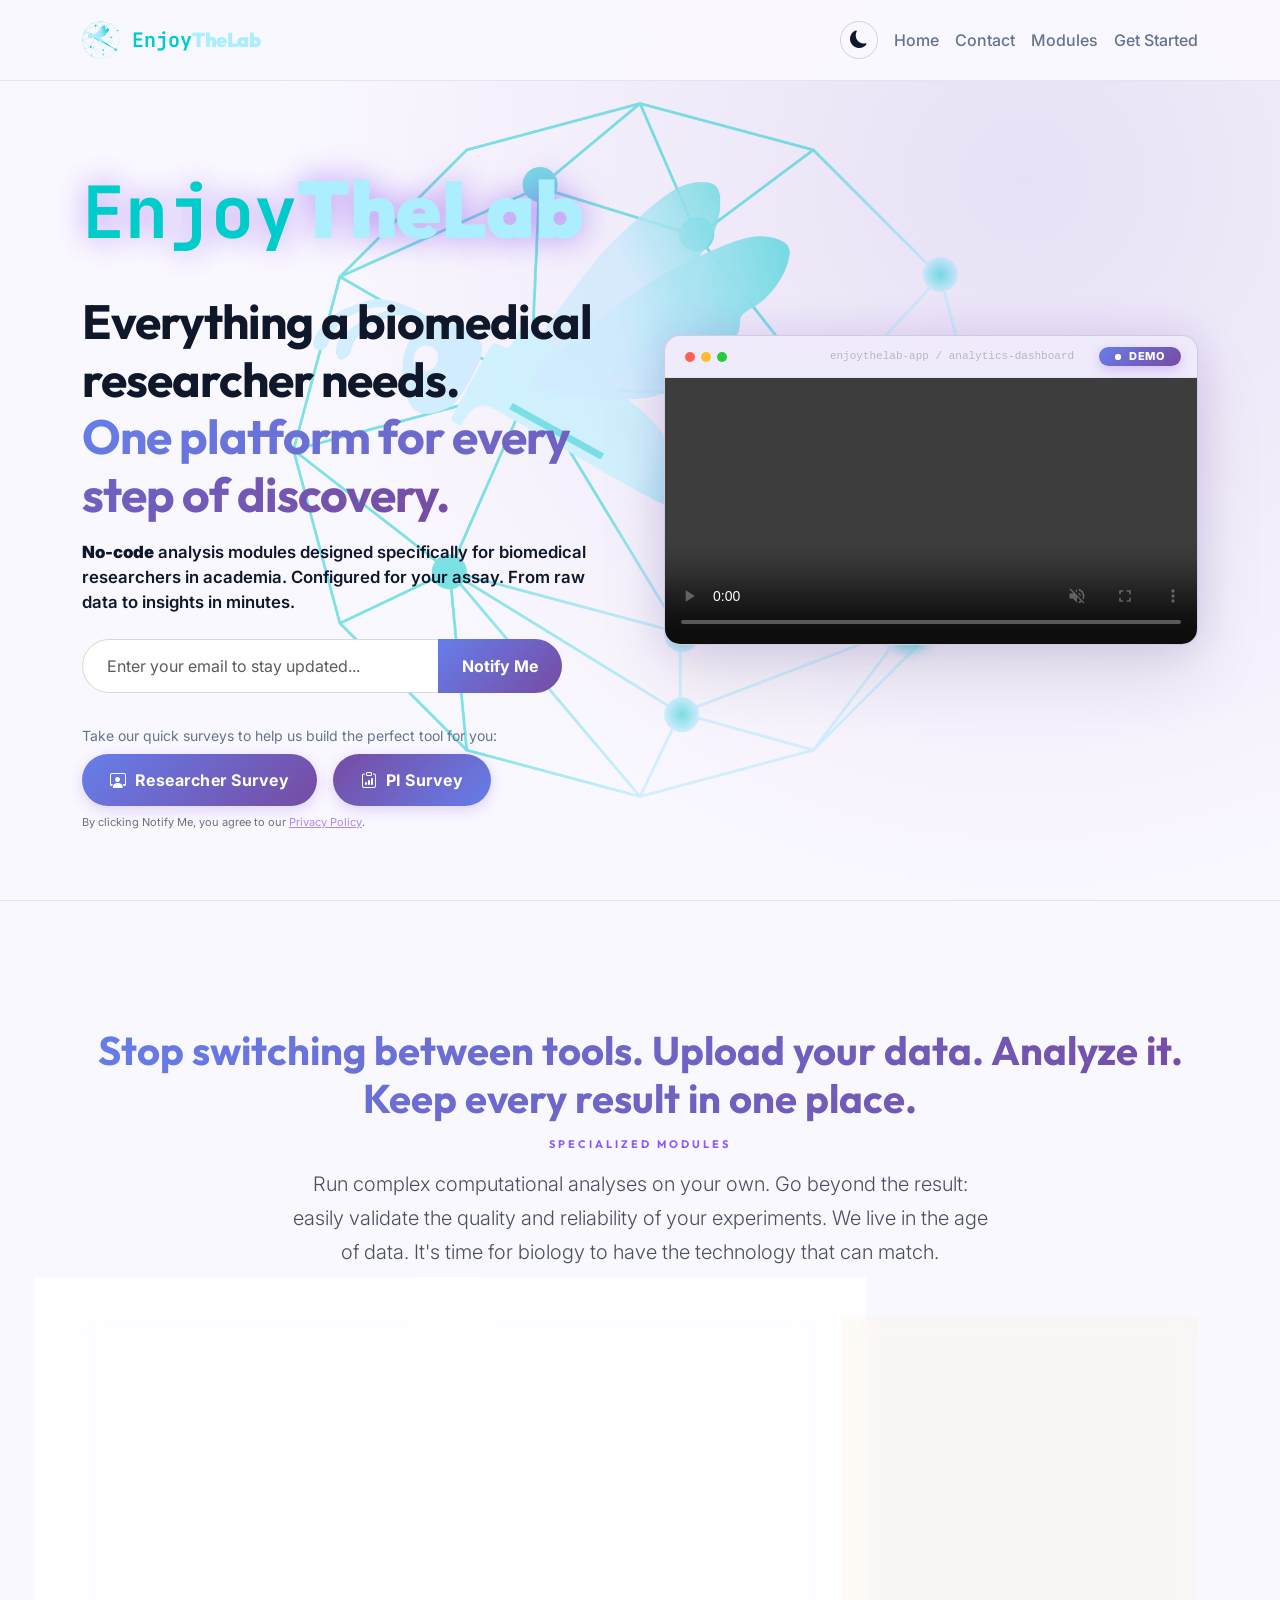
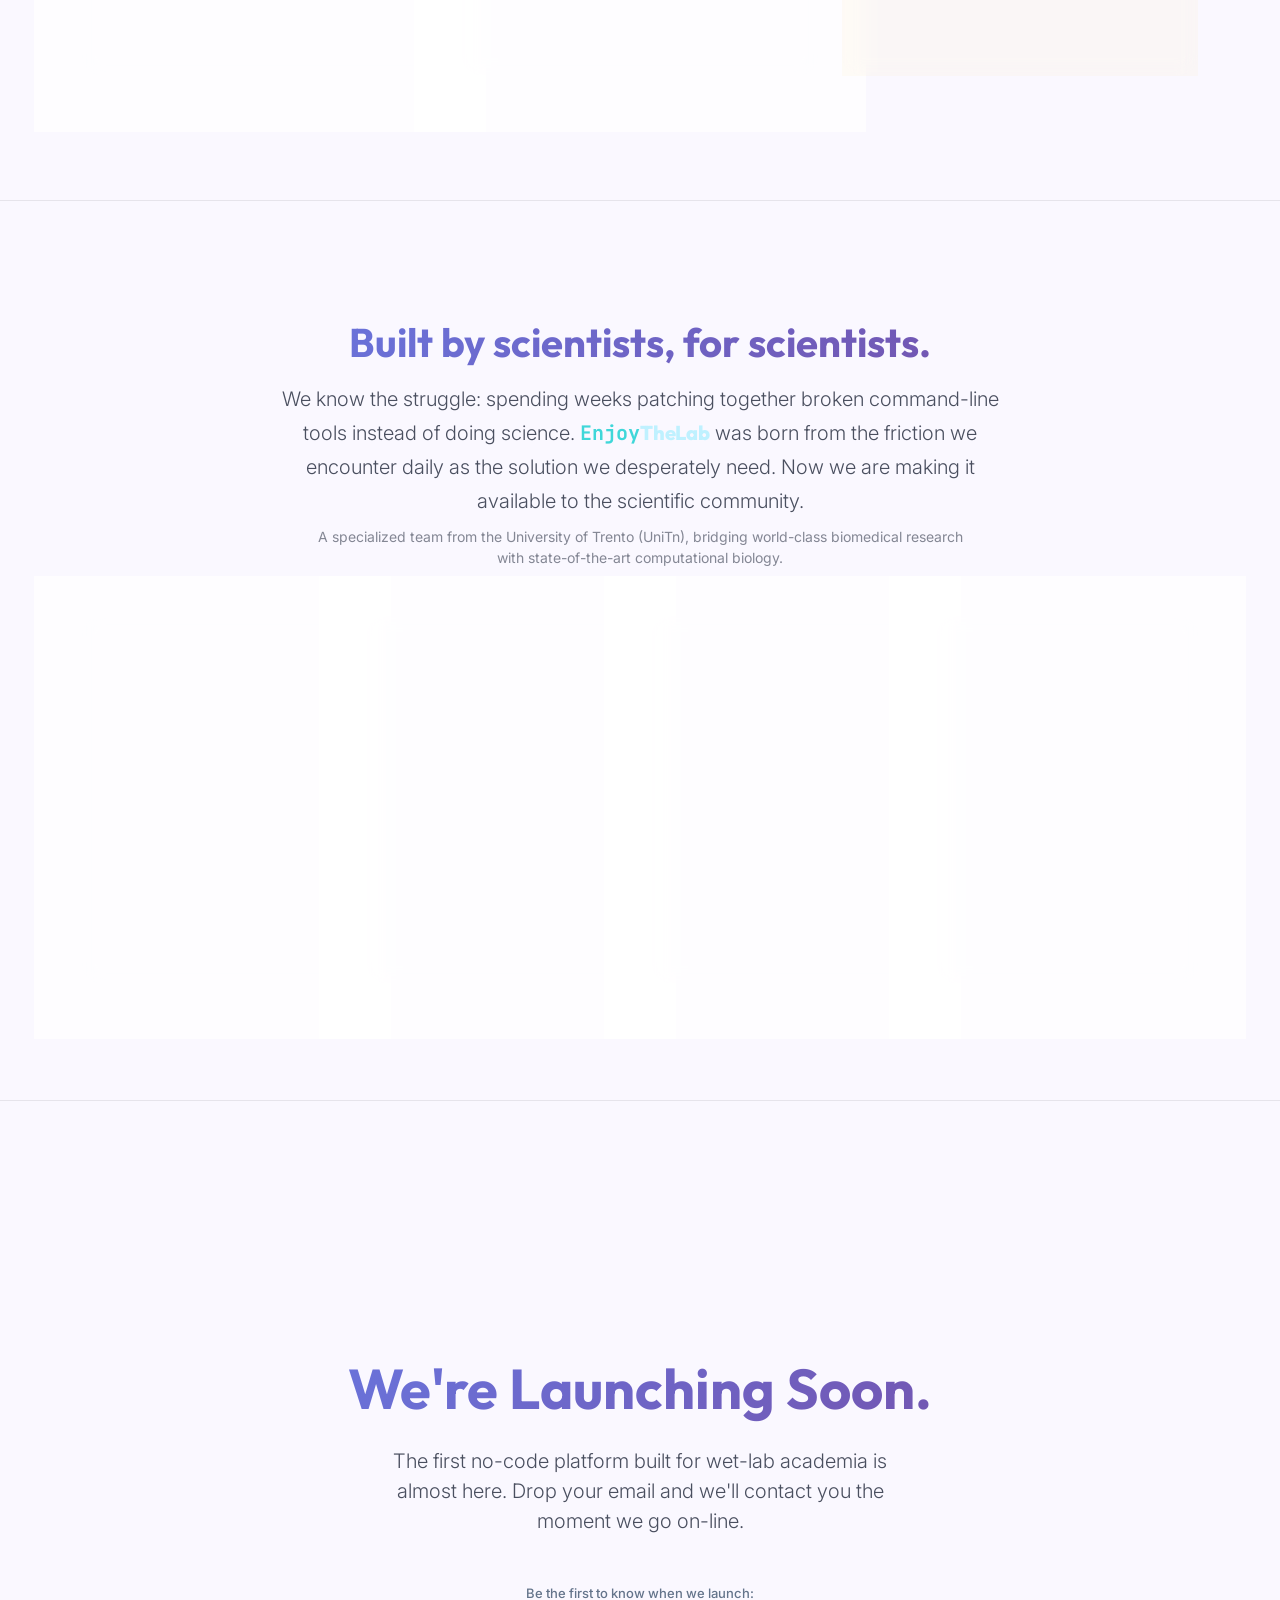
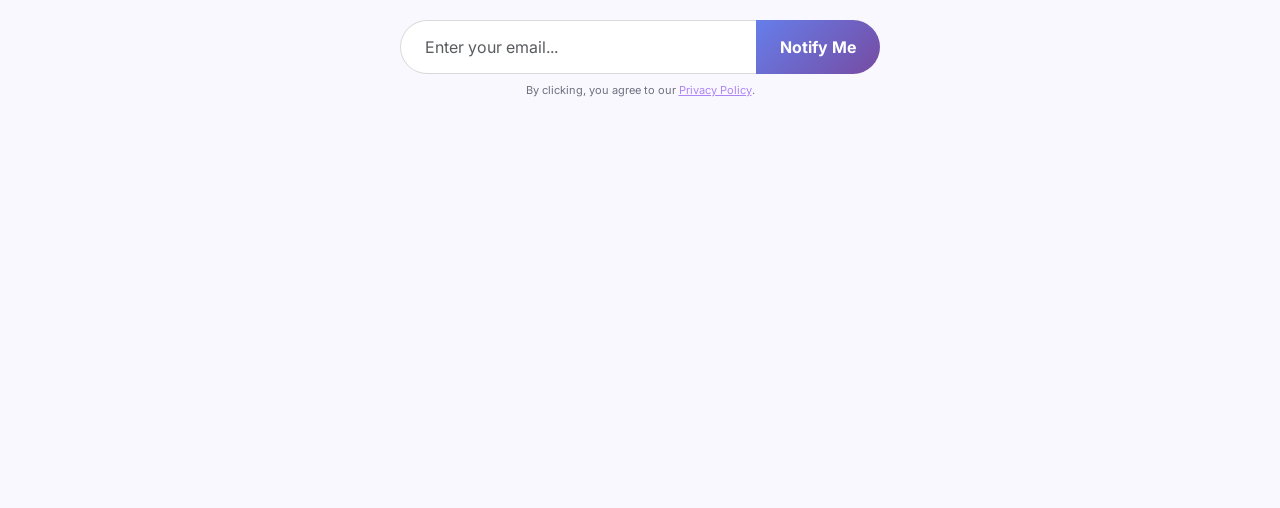
==== index.html @ 7eeea247 "Added team" ====
<!DOCTYPE html>
<html lang="en">
<head>
    <meta charset="UTF-8">
    <meta name="viewport" content="width=device-width, initial-scale=1.0">
    <title>EnjoyTheLab | Experiment-Specific Analysis Modules</title>

    <link href="https://cdn.jsdelivr.net/npm/bootstrap@5.3.0/dist/css/bootstrap.min.css" rel="stylesheet">
    <link rel="stylesheet" href="https://cdn.jsdelivr.net/npm/bootstrap-icons@1.11.0/font/bootstrap-icons.css">
    <link href="https://fonts.googleapis.com/css2?family=Inter:wght@300;400;500;600;700&family=JetBrains+Mono:wght@700&family=Outfit:wght@600;800;900&display=swap" rel="stylesheet">

    <style>
        :root, [data-bs-theme="dark"] {
            --bg-primary: #0f0c29;
            --bg-secondary: #302b63;
            --bg-tertiary: #24243e;
            --bg-card: rgba(255, 255, 255, 0.05);
            --bg-glass: rgba(255, 255, 255, 0.03);
            --bg-glass-hover: rgba(255, 255, 255, 0.08);
            --bg-glass-strong: rgba(255, 255, 255, 0.1);
            --bg-input: rgba(0, 0, 0, 0.2);
            --bg-input-focus: rgba(0, 0, 0, 0.3);
            --bg-navbar: rgba(15, 12, 41, 0.95);
            --bg-footer: rgba(5, 4, 15, 0.6);
            --bg-navbar-collapse: rgba(10, 8, 29, 0.95);
            --bg-modal: #0d0b21;
            --bg-browser: #0d0b21;
            --bg-radial-glow: #1c154d;
            --text-primary: #f8fafc;
            --text-secondary: rgba(255, 255, 255, 0.75);
            --text-muted: rgba(255, 255, 255, 0.5);
            --border-glass: rgba(255, 255, 255, 0.08);
            --border-glass-strong: rgba(255, 255, 255, 0.1);
            --border-glass-heavy: rgba(255, 255, 255, 0.2);
            --accent: #8b5cf6;
            --accent-hover: #7c3aed;
            --accent-light: #a78bfa;
            --accent-gradient-start: #667eea;
            --accent-gradient-end: #764ba2;
            --accent-glow: rgba(139, 92, 246, 0.4);
            --accent-bg: rgba(139, 92, 246, 0.1);
            --logo-enjoy: #00cccc;
            --logo-thelab: #abefff;
            --success: #10b981;
            --shadow-card: 0 8px 32px 0 rgba(0, 0, 0, 0.37);
            --shadow-glow: 0 4px 15px 0 rgba(139, 92, 246, 0.4);
            --shadow-glow-hover: 0 6px 25px 0 rgba(139, 92, 246, 0.6);
            --gradient-text: linear-gradient(135deg, #667eea 0%, #764ba2 100%);
            --btn-primary-gradient: linear-gradient(135deg, #667eea 0%, #764ba2 100%);
        }

        [data-bs-theme="light"] {
            --bg-primary: #faf8ff;
            --bg-secondary: #ede8f5;
            --bg-tertiary: #e2d9f0;
            --bg-card: rgba(255, 255, 255, 0.7);
            --bg-glass: rgba(255, 255, 255, 0.5);
            --bg-glass-hover: rgba(139, 92, 246, 0.04);
            --bg-glass-strong: rgba(139, 92, 246, 0.04);
            --bg-input: #ffffff;
            --bg-input-focus: #ffffff;
            --bg-navbar: rgba(250, 248, 255, 0.95);
            --bg-footer: rgba(250, 248, 255, 0.9);
            --bg-navbar-collapse: rgba(250, 248, 255, 0.98);
            --bg-modal: #ffffff;
            --bg-browser: #f5f0ff;
            --bg-radial-glow: #e8e0f5;
            --text-primary: #0f172a;
            --text-secondary: #334155;
            --text-muted: #64748b;
            --border-glass: rgba(0, 0, 0, 0.08);
            --border-glass-strong: rgba(0, 0, 0, 0.1);
            --border-glass-heavy: rgba(0, 0, 0, 0.15);
            --accent: #7c3aed;
            --accent-hover: #6d28d9;
            --accent-light: #8b5cf6;
            --accent-glow: rgba(124, 58, 237, 0.55);
            --accent-bg: rgba(124, 58, 237, 0.08);
            --logo-enjoy: #00cccc;
            --logo-thelab: #abefff;
            --success: #059669;
            --shadow-card: 0 8px 32px 0 rgba(0, 0, 0, 0.08);
            --shadow-glow: 0 4px 15px 0 rgba(124, 58, 237, 0.2);
            --shadow-glow-hover: 0 6px 25px 0 rgba(124, 58, 237, 0.3);
            --gradient-text: linear-gradient(135deg, #667eea 0%, #764ba2 100%);
            --btn-primary-gradient: linear-gradient(135deg, #667eea 0%, #764ba2 100%);
        }

        html {
            scroll-behavior: smooth;
            overflow-x: hidden;
            background-color: var(--bg-primary);
        }

        body {
            min-height: 100vh;
            height: auto !important;
            margin: 0;
            padding: 0;
            display: flex;
            flex-direction: column;
            font-family: 'Inter', sans-serif;
            position: relative;
            background-color: transparent !important;
            color: var(--text-primary) !important;
            -webkit-tap-highlight-color: transparent;
            font-size: 16px;
        }

        body::before {
            content: "";
            position: fixed;
            top: 0; left: 0; width: 100%; height: 100%;
            background: radial-gradient(circle at 80% 20%, var(--bg-radial-glow) 0%, var(--bg-primary) 60%);
            z-index: -2;
        }

        .sticky-bg-logo {
            position: fixed;
            top: 50%;
            left: 50%;
            transform: translate(-50%, -50%);
            width: 90vw;
            max-width: 700px;
            height: 90vw;
            max-height: 700px;
            background-image: url('logo_background.png');
            background-repeat: no-repeat;
            background-position: center;
            background-size: contain;
            opacity: 0.5;
            z-index: -1;
            pointer-events: none;
        }

        main {
            flex: 1 0 auto;
            position: relative;
            z-index: 1;
        }

        h1, h2, h3, h4, h5, h6 { font-family: 'Outfit', sans-serif; }

        .enjoy-big { font-family: 'JetBrains Mono', monospace; color: var(--logo-enjoy); font-weight: 700; }
        .the-lab-big { font-family: 'Outfit', sans-serif; color: var(--logo-thelab); font-weight: 900; letter-spacing: -0.5px; }

        .brand-enjoy { font-family: 'JetBrains Mono', monospace; color: var(--logo-enjoy); font-weight: 700; display: inline; }
        .brand-thelab { font-family: 'Outfit', sans-serif; color: var(--logo-thelab); font-weight: 800; letter-spacing: -0.3px; display: inline; }

        .glass-nav {
            background-color: var(--bg-navbar) !important;
            backdrop-filter: blur(20px);
            border-bottom: 1px solid var(--border-glass) !important;
            z-index: 1050;
        }

        .glass-card {
            background: var(--bg-card) !important;
            border: 1px solid var(--border-glass-strong) !important;
            border-radius: 1.25rem;
            color: var(--text-primary) !important;
            backdrop-filter: blur(10px);
            transition: all 0.3s cubic-bezier(0.4, 0, 0.2, 1);
        }

        .glass-card:hover {
            transform: translateY(-5px);
            border-color: rgba(139, 92, 246, 0.3) !important;
            box-shadow: 0 10px 30px rgba(139, 92, 246, 0.08);
        }

        .section-title {
            background: var(--gradient-text);
            -webkit-background-clip: text;
            -webkit-text-fill-color: transparent;
            background-clip: text;
        }

        .hero-section {
            display: flex;
            align-items: center;
            min-height: 100vh;
            padding-top: 140px;
            padding-bottom: 60px;
        }

        .content-section {
            display: flex;
            flex-direction: column;
            justify-content: center;
            min-height: 100vh;
            padding: 40px 0;
            position: relative;
            z-index: 2;
            border-top: 1px solid var(--border-glass);
        }

        .browser-mockup {
            background-color: var(--bg-browser) !important;
            border: 1px solid rgba(255, 255, 255, 0.1) !important;
            border-radius: 1rem;
            position: relative;
            box-shadow: 0 30px 70px rgba(0, 0, 0, 0.8), 0 0 40px var(--accent-glow);
            overflow: hidden;
        }

        .browser-header {
            background: rgba(255, 255, 255, 0.03);
            padding: 12px 20px;
            border-bottom: 1px solid rgba(255, 255, 255, 0.05);
            display: flex;
            align-items: center;
        }

        .browser-dots { display: flex; gap: 6px; }
        .browser-dot { width: 10px; height: 10px; border-radius: 50%; background: rgba(255,255,255,0.2); }
        .screenshot-img { width: 100%; height: auto; display: block; opacity: 0.95; }

        .live-badge {
            background: var(--btn-primary-gradient) !important;
            color: #fff !important;
            font-size: 11px;
            font-weight: 800;
            letter-spacing: 0.5px;
            box-shadow: 0 4px 12px rgba(139, 92, 246, 0.3);
        }

        .icon-circle {
            width: 44px; height: 44px;
            display: flex; align-items: center; justify-content: center;
            border-radius: 12px;
            background: var(--accent-bg) !important;
            color: var(--accent-light) !important;
            font-size: 1.2rem;
        }

        .module-tag {
            display: inline-block;
            padding: 4px 14px;
            border-radius: 50px;
            font-size: 11px;
            font-weight: 700;
            letter-spacing: 0.8px;
            text-transform: uppercase;
            background: var(--accent-bg);
            border: 1px solid rgba(139, 92, 246, 0.2);
            color: var(--accent-light);
        }

        .btn-glow {
            background: var(--btn-primary-gradient) !important;
            border: none !important;
            color: #fff !important;
            font-weight: 700;
            letter-spacing: 0.5px;
            border-radius: 50px;
            padding: 14px 28px;
            box-shadow: var(--shadow-glow);
            transition: all 0.3s ease;
            text-decoration: none;
            display: inline-flex;
            align-items: center;
            justify-content: center;
            min-height: 48px;
        }

        .btn-glow:hover {
            transform: translateY(-2px);
            box-shadow: var(--shadow-glow-hover);
            color: #fff !important;
        }

        .btn-outline-glass-alt {
            background: linear-gradient(135deg, #764ba2 0%, #667eea 100%) !important;
            border: none !important;
            color: #fff !important;
            font-weight: 700;
            letter-spacing: 0.5px;
            border-radius: 50px;
            padding: 14px 28px;
            box-shadow: 0 4px 15px rgba(139, 92, 246, 0.25);
            transition: all 0.3s ease;
            text-decoration: none;
            display: inline-flex;
            align-items: center;
            justify-content: center;
            min-height: 48px;
        }

        .btn-outline-glass-alt:hover {
            transform: translateY(-2px);
            box-shadow: 0 6px 25px rgba(139, 92, 246, 0.45);
            color: #fff !important;
        }

        .btn-cta-primary {
            background: var(--btn-primary-gradient) !important;
            border: none !important;
            color: #fff !important;
            font-weight: 700;
            border-radius: 50px;
            padding: 16px 36px;
            box-shadow: var(--shadow-glow);
            transition: all 0.3s ease;
            text-decoration: none;
            display: inline-flex;
            align-items: center;
            justify-content: center;
            gap: 10px;
            min-height: 52px;
        }

        .btn-cta-primary:hover {
            transform: translateY(-3px);
            box-shadow: var(--shadow-glow-hover);
            color: #fff !important;
        }

        .btn-cta-secondary {
            background: var(--bg-glass-strong);
            border: 1px solid var(--border-glass-heavy) !important;
            backdrop-filter: blur(10px);
            color: var(--text-primary) !important;
            font-weight: 600;
            border-radius: 50px;
            padding: 16px 36px;
            transition: all 0.3s ease;
            text-decoration: none;
            display: inline-flex;
            align-items: center;
            justify-content: center;
            gap: 10px;
            min-height: 52px;
        }

        .btn-cta-secondary:hover {
            background: var(--bg-glass-hover);
            border-color: var(--accent) !important;
            transform: translateY(-3px);
            color: var(--text-primary) !important;
        }

        .notify-form .form-control {
            background: var(--bg-glass-strong);
            border: 1px solid var(--border-glass-heavy);
            color: var(--text-primary);
            border-radius: 50px 0 0 50px;
            padding-left: 24px;
            height: 54px;
        }

        .notify-form .form-control:focus {
            background: var(--bg-glass-hover);
            border-color: var(--accent);
            box-shadow: 0 0 0 0.2rem rgba(139, 92, 246, 0.25);
            color: var(--text-primary);
        }

        .notify-form .btn {
            border-radius: 0 50px 50px 0;
            background: var(--btn-primary-gradient);
            color: #fff;
            font-weight: 700;
            padding: 0 32px;
            border: none;
            transition: all 0.2s ease;
        }

        .notify-form .btn:hover {
            box-shadow: var(--shadow-glow);
        }

        footer {
            flex-shrink: 0;
            background: var(--bg-footer);
            border-top: 1px solid var(--border-glass);
            padding: 2rem 0;
            position: relative;
            z-index: 2;
            backdrop-filter: blur(10px);
        }

        .ping { animation: pulse-violet 2s infinite; }
        @keyframes pulse-violet {
            0% { transform: scale(0.95); opacity: 1; }
            70% { transform: scale(2.2); opacity: 0; }
            100% { transform: scale(0.95); opacity: 0; }
        }

        .cta-section {
            display: flex;
            align-items: center;
            justify-content: center;
            min-height: 100vh;
            border-top: 1px solid var(--border-glass);
            padding: 40px 0;
            position: relative;
            z-index: 2;
        }

        [data-bs-theme="light"] .glass-card {
            border: 1px solid rgba(139, 92, 246, 0.15) !important;
            box-shadow: var(--shadow-card), inset 0 1px 0 rgba(139, 92, 246, 0.08) !important;
        }

        [data-bs-theme="light"] .browser-mockup {
            border: 1px solid var(--border-glass-heavy) !important;
            box-shadow: 0 30px 70px rgba(0, 0, 0, 0.1), 0 0 40px rgba(124, 58, 237, 0.15);
        }

        [data-bs-theme="light"] .browser-header {
            background: rgba(0, 0, 0, 0.02);
            border-bottom: 1px solid rgba(0, 0, 0, 0.05);
        }

        [data-bs-theme="light"] .browser-dot {
            background: rgba(0, 0, 0, 0.15);
        }

        [data-bs-theme="light"] .notify-form .form-control {
            background: var(--bg-input);
            border: 1px solid var(--border-glass-heavy);
            color: var(--text-primary);
        }

        [data-bs-theme="light"] .notify-form .form-control:focus {
            background: var(--bg-input-focus);
            border-color: var(--accent);
            box-shadow: 0 0 0 0.2rem rgba(124, 58, 237, 0.25);
            color: var(--text-primary);
        }

        [data-bs-theme="light"] .text-white-50 {
            color: var(--text-muted) !important;
        }

        [data-bs-theme="light"] a.text-white.text-decoration-underline {
            color: var(--accent) !important;
        }

        [data-bs-theme="light"] .modal-content .text-white {
            color: var(--text-primary) !important;
        }

        [data-bs-theme="light"] .modal-content {
            background: var(--bg-modal) !important;
            border-color: var(--border-glass-heavy) !important;
        }

        [data-bs-theme="light"] .btn-close-white {
            filter: none;
        }

        [data-bs-theme="dark"] .sticky-bg-logo {
            opacity: 0.2;
        }

        [data-bs-theme="light"] .navbar-toggler-icon {
            background-image: url("data:image/svg+xml,%3csvg xmlns='http://www.w3.org/2000/svg' viewBox='0 0 30 30'%3e%3cpath stroke='rgba(0,0,0,0.75)' stroke-linecap='round' stroke-miterlimit='10' stroke-width='2' d='M4 7h22M4 15h22M4 23h22'/%3e%3c/svg%3e");
        }

        #theme-toggle {
            font-size: 1.1rem;
            line-height: 1;
            color: var(--text-primary);
            border: 1px solid var(--border-glass-heavy);
            border-radius: 50%;
            width: 38px;
            height: 38px;
            display: flex;
            align-items: center;
            justify-content: center;
            transition: all 0.3s ease;
            background: transparent;
        }
        #theme-toggle:hover {
            background: var(--bg-glass-hover);
            border-color: var(--accent);
        }

        @media (max-width: 991px) {
            .hero-section { padding-top: 120px; text-align: center; }
            .content-section { padding-top: 60px; padding-bottom: 60px; }
            .browser-mockup { margin-top: 2rem; }

            .enjoy-big { font-size: 1.3rem !important; }
            .the-lab-big { font-size: 1.45rem !important; }
            .hero-section .enjoy-big { font-size: 3.5rem !important; }
            .hero-section .the-lab-big { font-size: 4rem !important; }
            h1.display-5 { font-size: 2.2rem; }

            .navbar-collapse {
                background: var(--bg-navbar-collapse);
                border-radius: 1rem;
                padding: 1rem;
                margin-top: 1rem;
                border: 1px solid var(--border-glass);
            }
        }

        @media (max-width: 576px) {
            body { font-size: 15px; }

            .hero-section {
                padding-top: 90px;
                padding-bottom: 30px;
                min-height: auto;
            }

            .hero-section .row { --bs-gutter-y: 1.5rem; }

            .hero-section .enjoy-big { font-size: 2.5rem !important; }
            .hero-section .the-lab-big { font-size: 2.8rem !important; }
            h1.display-5 { font-size: 1.25rem; line-height: 1.3; }
            .lead { font-size: 0.9rem; }
            h2.display-6 { font-size: 1.4rem; }

            .content-section {
                padding-top: 40px;
                padding-bottom: 50px;
            }

            .cta-section { padding: 20px 0; }

            .btn-glow, .btn-outline-glass, .btn-outline-glass-alt { width: 100%; margin-bottom: 8px; font-size: 0.85rem; padding: 12px 20px; }
            .btn-cta-primary, .btn-cta-secondary { width: 100%; font-size: 0.9rem; padding: 14px 24px; }

            .notify-form { flex-direction: column; gap: 0; }
            .notify-form .form-control { border-radius: 50px 50px 0 0; text-align: center; padding: 12px 20px; width: 100%; height: auto; border-bottom: none; font-size: 0.9rem; }
            .notify-form .btn { border-radius: 0 0 50px 50px; width: 100%; padding: 12px 24px; min-height: 44px; font-size: 0.9rem; }

            .browser-header .mx-auto { display: none; }
            .browser-mockup { max-height: 30vh; margin-top: 1rem; }

            .sticky-bg-logo { opacity: 0.06; }

            .navbar-collapse .nav-link { padding: 8px 0; font-size: 0.9rem; }

            .text-white-50.fw-medium.mb-3 { font-size: 12px !important; }
            .module-tag { font-size: 10px; padding: 3px 10px; }
            .glass-card { padding: 1.25rem !important; }
            .glass-card h3 { font-size: 1.1rem; }
            .display-4 { font-size: 2rem !important; }
            .section-subtitle { font-size: 0.9rem; }
        }
    </style>
</head>
<body>

    <div class="sticky-bg-logo"></div>

    <nav class="navbar navbar-expand-lg navbar-dark fixed-top glass-nav py-3">
        <div class="container">
            <a class="navbar-brand d-flex align-items-center gap-2" href="#">
                <img src="logo_background.png" alt="Logo" width="38" height="38">
                <span class="ms-1">
                    <span class="enjoy-big">Enjoy</span><span class="the-lab-big">TheLab</span>
                </span>
            </a>
            <button class="navbar-toggler shadow-none border-0" type="button" data-bs-toggle="collapse" data-bs-target="#navbarNav" aria-controls="navbarNav" aria-expanded="false" aria-label="Toggle navigation">
                <span class="navbar-toggler-icon"></span>
            </button>
            <div class="collapse navbar-collapse" id="navbarNav">
                <div class="ms-auto d-flex flex-column flex-lg-row align-items-lg-center gap-3 mt-3 mt-lg-0 text-center text-lg-start">
                    <button class="btn btn-sm" id="theme-toggle" onclick="toggleTheme()" title="Toggle theme">
                        <i class="bi bi-sun-fill"></i>
                    </button>
                    <a href="#hero" class="nav-link text-white-50 fw-medium small">Home</a>
                    <a href="mailto:admin@enjoythelab.com" class="nav-link text-white-50 fw-medium small">Contact</a>
                    <a href="#modules" class="nav-link text-white-50 fw-medium small">Modules</a>
                    <a href="#cta" class="nav-link text-white-50 fw-medium small">Get Started</a>
                </div>
            </div>
        </div>
    </nav>

    <main>

        <!-- HERO -->
        <header id="hero" class="hero-section">
            <div class="container">
                <div class="row align-items-center g-5">
                    <div class="col-lg-6 text-center text-lg-start">
                        <div class="mb-4">
                            <span class="enjoy-big" style="font-size: 4.5rem; text-shadow: 0 0 30px var(--accent-glow);">Enjoy</span><span class="the-lab-big" style="font-size: 5rem; text-shadow: 0 0 30px var(--accent-glow);">TheLab</span>
                        </div>
                        <h1 class="display-5 fw-bold mb-3" style="line-height: 1.2; letter-spacing: -1px;">
                            Everything a biomedical researcher needs.<br>
                            <span class="section-title"> One platform for every step of discovery.</span>
                        </h1>
                        <p class="lead fw-semibold mb-4" style="font-size: 1.05rem;"><strong>No-code</strong> analysis modules designed specifically for biomedical researchers in academia. Configured for your assay. From raw data to insights in minutes.</p>

                        <div class="mb-4 mx-auto mx-lg-0" style="max-width: 480px;">
                            <form id="ajax-gform" class="input-group notify-form w-100">
                                <input type="email" id="email-field" class="form-control form-control-lg fs-6" placeholder="Enter your email to stay updated..." aria-label="Email" required>
                                <button class="btn px-4" type="submit" id="submit-btn">Notify Me</button>
                            </form>
                            <div id="success-message" class="text-success mt-2 fw-medium small d-none text-start">
                                <i class="bi bi-check-circle-fill me-1"></i> Thank you! We will keep you updated.
                            </div>
                        </div>

                        <div class="pt-2">
                            <p class="small text-white-50 mb-2">Take our quick surveys to help us build the perfect tool for you:</p>
                            <div class="d-flex flex-column flex-sm-row gap-3 justify-content-center justify-content-lg-start">
                                <a href="https://docs.google.com/forms/d/e/1FAIpQLSdonp7cRmuj7BnrqYJBk_n5MveFS3REzrMwDlTHEsAocTo1lQ/viewform?usp=dialog" target="_blank" class="btn btn-glow text-center"><i class="bi bi-person-workspace me-2"></i>Researcher Survey</a>
                                <a href="https://docs.google.com/forms/d/e/1FAIpQLSfIQDTNsQC_Ih_5smLiGJqzh71TmMlME3sVGvstrOmsVBXUQQ/viewform?usp=publish-editor" target="_blank" class="btn btn-outline-glass-alt text-center"><i class="bi bi-clipboard-data me-2"></i>PI Survey</a>
                            </div>
                        </div>
                        <div class="mt-2 text-center text-lg-start" style="font-size: 11px; opacity: 0.6;">
                            By clicking Notify Me, you agree to our
                            <a href="#" data-bs-toggle="modal" data-bs-target="#privacyModal" class="text-white text-decoration-underline">Privacy Policy</a>.
                        </div>
                    </div>

                    <div class="col-lg-6">
                        <div class="browser-mockup">
                            <div class="browser-header">
                                <div class="browser-dots">
                                    <div class="browser-dot" style="background: #ff5f56;"></div>
                                    <div class="browser-dot" style="background: #ffbd2e;"></div>
                                    <div class="browser-dot" style="background: #27c93f;"></div>
                                </div>
                                <div class="mx-auto small opacity-25 font-monospace" style="font-size: 11px;">enjoythelab-app / analytics-dashboard</div>
                                <div class="position-absolute end-0 me-3">
                                    <span class="badge rounded-pill live-badge px-2 py-1 px-sm-3 py-sm-1.5 d-flex align-items-center gap-1 gap-sm-2">
                                        <span class="position-relative d-flex" style="width: 6px; height: 6px;">
                                            <span class="ping position-absolute h-100 w-100 rounded-pill bg-white opacity-75"></span>
                                            <span class="rounded-pill h-100 w-100 bg-white" style="border-radius: 50%;"></span>
                                        </span>
                                        DEMO
                                    </span>
                                </div>
                            </div>
                            <video src="demo.mp4" class="screenshot-img" autoplay muted loop playsinline controls></video>
                        </div>
                    </div>
                </div>
            </div>
        </header>

        <!-- MODULES -->
        <section id="modules" class="content-section">
            <div class="container text-center">
                <h2 class="display-6 fw-bold mb-3 section-title">Stop switching between tools. Upload your data. Analyze it. Keep every result in one place.</h2>
                <h6 class="fw-bold mb-3" style="letter-spacing: 3px; font-size: 11px; color: var(--accent-light);">SPECIALIZED MODULES</h6>
                <p class="lead opacity-75 mb-5 mx-auto" style="max-width: 700px; line-height: 1.7;">
                    Run complex computational analyses on your own. Go beyond the result: easily validate the quality and reliability of your experiments. We live in the age of data. It's time for biology to have the technology that can match.
                </p>

                <div class="row g-4 text-start">
                    <div class="col-md-4">
                        <div class="glass-card p-4 h-100">
                            <div class="d-flex align-items-center gap-3 mb-3">
                                <div class="icon-circle flex-shrink-0"><i class="bi bi-scissors"></i></div>
                                <div><span class="module-tag">Next Generation Sequencing</span></div>
                            </div>
                            <h3 class="h4 fw-bold mb-2">CRISPR Screen</h3>
                            <p class="opacity-75 small mb-3" style="line-height: 1.7;">
                                Designed for CRISPR knockout, activation, and inhibition screens. From your raw reads to MageCK hit ranking with one click.
                            </p>
                            <div class="d-flex gap-2 flex-wrap">
                                <span class="badge rounded-pill" style="background: var(--accent-bg); color: var(--accent-light); border: 1px solid rgba(139, 92, 246, 0.15);">MAGeCK</span>
                                <span class="badge rounded-pill" style="background: var(--accent-bg); color: var(--accent-light); border: 1px solid rgba(139, 92, 246, 0.15);">sgRNA</span>
                                <span class="badge rounded-pill" style="background: var(--accent-bg); color: var(--accent-light); border: 1px solid rgba(139, 92, 246, 0.15);">Alignment</span>
                                <span class="badge rounded-pill" style="background: var(--accent-bg); color: var(--accent-light); border: 1px solid rgba(139, 92, 246, 0.15);">Hit Ranking</span>
                            </div>
                        </div>
                    </div>

                    <div class="col-md-4">
                        <div class="glass-card p-4 h-100">
                            <div class="d-flex align-items-center gap-3 mb-3">
                                <div class="icon-circle flex-shrink-0"><i class="bi bi-bar-chart-line"></i></div>
                                <div><span class="module-tag">Prediction</span></div>
                            </div>
<h3 class="h4 fw-bold mb-2">Automated Prediction</h3>
<p class="opacity-75 small mb-3" style="line-height: 1.6;">
    Upload your quantitative experimental data, choose your target, and get instant results. Our automated workflows handle the complex modeling, delivering interactive visual insights with zero code.
</p>
<div class="d-flex gap-2 flex-wrap">
    <span class="badge rounded-pill" style="background: var(--accent-bg); color: var(--accent-light); border: 1px solid rgba(139, 92, 246, 0.15);">Drug Response Prediction</span>
    <span class="badge rounded-pill" style="background: var(--accent-bg); color: var(--accent-light); border: 1px solid rgba(139, 92, 246, 0.15);">Target Prioritization</span>
    <span class="badge rounded-pill" style="background: var(--accent-bg); color: var(--accent-light); border: 1px solid rgba(139, 92, 246, 0.15);">Predictive Modeling</span>
    <span class="badge rounded-pill" style="background: var(--accent-bg); color: var(--accent-light); border: 1px solid rgba(139, 92, 246, 0.15);">Biomarker Identification</span>
</div>
                        </div>
                    </div>

                    <div class="col-md-4">
                        <div class="p-4 h-100 d-flex flex-column" style="background: rgba(251, 191, 36, 0.04); border: 1px dashed rgba(251, 191, 36, 0.25); border-radius: 1.25rem; backdrop-filter: blur(10px);">
                            <div class="d-flex align-items-center gap-3 mb-3">
                                <div class="icon-circle flex-shrink-0" style="background: rgba(251, 191, 36, 0.12) !important; color: #fbbf24 !important;"><i class="bi bi-rocket-takeoff"></i></div>
                                <span class="small fw-bold" style="color: #fbbf24; letter-spacing: 1.5px; text-transform: uppercase;">Coming Soon</span>
                            </div>
                            <h3 class="h4 fw-bold mb-2" style="color: var(--text-primary);">New Modules</h3>
                            <p class="small mb-3" style="color: var(--text-muted); line-height: 1.6;">
                                We're expanding to cover more experiment types. Get notified when new modules drop.
                            </p>
                            <div class="mt-auto">
                                <div class="d-flex flex-column gap-2 ps-2" style="border-left: 2px solid rgba(251, 191, 36, 0.2);">
                                    <div class="d-flex align-items-center gap-2 small" style="color: var(--text-secondary);">
                                        <span style="width: 8px; height: 8px; border-radius: 50%; background: #fbbf24; flex-shrink: 0;"></span>
                                        Imaging Data Analysis
                                    </div>
                                    <div class="d-flex align-items-center gap-2 small" style="color: var(--text-secondary);">
                                        <span style="width: 8px; height: 8px; border-radius: 50%; background: rgba(251, 191, 36, 0.4); flex-shrink: 0;"></span>
                                        Advanced NGS Pipelines
                                    </div>
                                    <div class="d-flex align-items-center gap-2 small" style="color: var(--text-muted);">
                                        <span style="width: 8px; height: 8px; border-radius: 50%; background: rgba(251, 191, 36, 0.15); flex-shrink: 0;"></span>
                                        More assay types
                                    </div>
                                </div>
                                <a href="#cta" class="btn btn-sm w-100 mt-3 rounded-pill fw-semibold" style="background: rgba(251, 191, 36, 0.1); color: #fbbf24; border: 1px solid rgba(251, 191, 36, 0.2);">Get Notified</a>
                            </div>
                        </div>
                    </div>
                </div>
            </div>
        </section>

<section id="team" class="content-section">
    <div class="container text-center" style="margin-top: auto; margin-bottom: auto;">
        <h2 class="display-6 fw-bold mb-3 section-title">Built by scientists, for scientists.</h2>
        <p class="lead opacity-75 mb-2 mx-auto" style="max-width: 750px; line-height: 1.7;">
            We know the struggle: spending weeks patching together broken command-line tools instead of doing science.
            <strong><span class="brand-enjoy">Enjoy</span><span class="brand-thelab">TheLab</span></strong> was born from the friction we encounter daily as the solution we desperately need. Now we are making it available to the scientific community.
        </p>
        <p class="opacity-50 mb-5 mx-auto small" style="max-width: 650px;">
            A specialized team from the University of Trento (UniTn), bridging world-class biomedical research with state-of-the-art computational biology.
        </p>

        <div class="row g-4 justify-content-center">

            <div class="col-6 col-md-3">
                <div class="glass-card p-4 text-center h-100">
                    <img src="people/elisa.png" alt="Elisa Nicolini" class="rounded-circle mx-auto mb-3 d-block" style="width: 100px; height: 100px; object-fit: cover; object-position: center; box-shadow: 0 0 0 2px rgba(139, 92, 246, 0.3), 0 0 16px rgba(139, 92, 246, 0.25);">
                    <h5 class="fw-bold mb-1" style="color: var(--accent-light);">Elisa Nicolini</h5>
                    <p class="small opacity-75 mb-0 fw-semibold text-uppercase tracking-wider" style="font-size: 0.75rem; color: #00cccc;">Co-Founder & CEO</p>
                    <p class="small opacity-50 mt-2 mb-0" style="line-height: 1.5;">PhD researcher at Biasini's Lab (UniTn). Spent years at the bench wrestling with fragmented data; now engineering the platform she wished she had to accelerate discovery.</p>
                </div>
            </div>

            <div class="col-6 col-md-3">
                <div class="glass-card p-4 text-center h-100">
                    <img src="people/giacomo.png" alt="Giacomo Fantoni" class="rounded-circle mx-auto mb-3 d-block" style="width: 100px; height: 100px; object-fit: cover; object-position: center; box-shadow: 0 0 0 2px rgba(139, 92, 246, 0.3), 0 0 16px rgba(139, 92, 246, 0.25);">
                    <h5 class="fw-bold mb-1" style="color: var(--accent-light);">Giacomo Fantoni</h5>
                    <p class="small opacity-75 mb-0 fw-semibold text-uppercase tracking-wider" style="font-size: 0.75rem; color: #a78bfa;">Co-Founder & CTO</p>
                    <p class="small opacity-50 mt-2 mb-0" style="line-height: 1.5;">PhD researcher at Marchetti's Lab (UniTn). Computational biologist specializing in automation pipelines. Turns complex code into reliable, one-click infrastructure.</p>
                </div>
            </div>

            <div class="col-6 col-md-3">
                <div class="glass-card p-4 text-center h-100">
                    <img src="people/luca.png" alt="Luca Marchetti" class="rounded-circle mx-auto mb-3 d-block" style="width: 100px; height: 100px; object-fit: cover; object-position: center; box-shadow: 0 0 0 2px rgba(139, 92, 246, 0.3), 0 0 16px rgba(139, 92, 246, 0.25);">
                    <h5 class="fw-bold mb-1" style="color: var(--accent-light);">Luca Marchetti</h5>
                    <p class="small opacity-75 mb-0 fw-semibold text-uppercase tracking-wider" style="font-size: 0.75rem; color: #34d399;">Scientific Advisor</p>
                    <p class="small opacity-50 mt-2 mb-0" style="line-height: 1.5;">Principal Investigator at CIBIO UniTn. Renowned expert in computational and systems biology, ensuring the algorithmic integrity and mathematical rigor of our platform.</p>
                </div>
            </div>

            <div class="col-6 col-md-3">
                <div class="glass-card p-4 text-center h-100">
                    <img src="people/emiliano.png" alt="Prof. Emiliano Biasini" class="rounded-circle mx-auto mb-3 d-block" style="width: 100px; height: 100px; object-fit: cover; object-position: center; box-shadow: 0 0 0 2px rgba(139, 92, 246, 0.3), 0 0 16px rgba(139, 92, 246, 0.25);">
                        <h5 class="fw-bold mb-1" style="color: var(--accent-light);">Emiliano Biasini</h5>
                        <p class="small opacity-75 mb-0 fw-semibold text-uppercase tracking-wider" style="font-size: 0.75rem; color: #f472b6;">Scientific Advisor</p>
                        <p class="small opacity-50 mt-2 mb-0" style="line-height: 1.5;">Principal Investigator at CIBIO (UniTn). Expert biochemist and neuroscientist, grounding our product-market fit in the strict realities of top-tier wet labs.</p>
                    </div>
                </div>
            </div>

        </div>
    </div>
</section>

        <!-- CTA -->
        <section id="cta" class="cta-section">
    <div class="container text-center" style="margin-top: auto; margin-bottom: auto;">
        <h2 class="display-4 fw-bold mb-4 section-title">We're Launching Soon.</h2>
                <p class="lead opacity-75 mb-5 mx-auto" style="max-width: 550px;">
                    The first no-code platform built for wet-lab academia is almost here. Drop your email and we'll contact you the moment we go on-line.
                </p>

                <div class="mb-5 mx-auto" style="max-width: 480px;">
                    <p class="text-white-50 fw-medium mb-3" style="font-size: 13px;">Be the first to know when we launch:</p>
                    <form id="cta-gform" class="input-group notify-form w-100">
                        <input type="email" id="cta-email-field" class="form-control form-control-lg fs-6" placeholder="Enter your email..." aria-label="Email" required>
                        <button class="btn px-4" type="submit" id="cta-submit-btn">Notify Me</button>
                    </form>
                    <div id="cta-success-message" class="text-success mt-2 fw-medium small d-none">
                        <i class="bi bi-check-circle-fill me-1"></i> Thank you! We will keep you updated.
                    </div>
                    <div class="mt-2" style="font-size: 11px; opacity: 0.6;">
                        By clicking, you agree to our
                        <a href="#" data-bs-toggle="modal" data-bs-target="#privacyModal" class="text-white text-decoration-underline">Privacy Policy</a>.
                    </div>
                </div>


            </div>
        </section>

    </main>

    <footer class="text-center text-white-50 small">
        <div class="container">
            <p class="mb-1">&copy; 2026 <span class="brand-enjoy">Enjoy</span><span class="brand-thelab">TheLab</span>. All rights reserved.</p>
            <p class="mb-0" style="font-size: 11px; opacity: 0.7;">
                <span class="brand-enjoy">Enjoy</span><span class="brand-thelab">TheLab</span> is a pre-launch project.
                <span class="mx-1">|</span>
                <a href="mailto:admin@enjoythelab.com" class="text-white-50 text-decoration-underline">Contact</a>
                <span class="mx-1">|</span>
                <a href="#" data-bs-toggle="modal" data-bs-target="#privacyModal" class="text-white-50 text-decoration-underline">Privacy Policy</a>
            </p>
        </div>
    </footer>

    <script src="https://cdn.jsdelivr.net/npm/bootstrap@5.3.0/dist/js/bootstrap.bundle.min.js"></script>

    <script>
        document.getElementById('ajax-gform').addEventListener('submit', function(e) {
            e.preventDefault();
            const btn = document.getElementById('submit-btn');
            const emailInput = document.getElementById('email-field');
            const successMsg = document.getElementById('success-message');
            btn.innerText = 'Sending...';
            btn.disabled = true;
            const url = 'https://docs.google.com/forms/d/e/1FAIpQLSdqYqrIWB45Uev9rVE5QkPoJXVfks5R4c3egXK3qtQ4ilB8fQ/formResponse';
            const params = new URLSearchParams();
            params.append('entry.566836944', emailInput.value);
            fetch(url, { method: 'POST', mode: 'no-cors', headers: { 'Content-Type': 'application/x-www-form-urlencoded' }, body: params })
            .then(() => {
                btn.innerText = 'Notify Me'; btn.disabled = false; emailInput.value = ''; successMsg.classList.remove('d-none');
            })
            .catch((err) => { console.error(err); btn.innerText = 'Notify Me'; btn.disabled = false; });
        });

        document.getElementById('cta-gform').addEventListener('submit', function(e) {
            e.preventDefault();
            const btn = document.getElementById('cta-submit-btn');
            const emailInput = document.getElementById('cta-email-field');
            const successMsg = document.getElementById('cta-success-message');
            btn.innerText = 'Sending...';
            btn.disabled = true;
            const url = 'https://docs.google.com/forms/d/e/1FAIpQLSdqYqrIWB45Uev9rVE5QkPoJXVfks5R4c3egXK3qtQ4ilB8fQ/formResponse';
            const params = new URLSearchParams();
            params.append('entry.566836944', emailInput.value);
            fetch(url, { method: 'POST', mode: 'no-cors', headers: { 'Content-Type': 'application/x-www-form-urlencoded' }, body: params })
            .then(() => {
                btn.innerText = 'Notify Me'; btn.disabled = false; emailInput.value = ''; successMsg.classList.remove('d-none');
            })
            .catch((err) => { console.error(err); btn.innerText = 'Notify Me'; btn.disabled = false; });
        });
    </script>

    <script>
        function initTheme() {
            var stored = localStorage.getItem('theme');
            var theme = stored || 'light';
            document.documentElement.setAttribute('data-bs-theme', theme);
            var icon = document.querySelector('#theme-toggle i');
            if (icon) {
                icon.className = theme === 'dark' ? 'bi bi-sun-fill' : 'bi bi-moon-fill';
            }
        }
        function toggleTheme() {
            var html = document.documentElement;
            var current = html.getAttribute('data-bs-theme');
            var next = current === 'dark' ? 'light' : 'dark';
            html.setAttribute('data-bs-theme', next);
            localStorage.setItem('theme', next);
            var icon = document.querySelector('#theme-toggle i');
            if (icon) {
                icon.className = next === 'dark' ? 'bi bi-sun-fill' : 'bi bi-moon-fill';
            }
        }
        initTheme();
        window.addEventListener('pageshow', initTheme);
    </script>

    <!-- Privacy Modal -->
    <div class="modal fade" id="privacyModal" tabindex="-1" aria-labelledby="privacyModalLabel" aria-hidden="true">
        <div class="modal-dialog modal-dialog-centered modal-lg">
            <div class="modal-content text-start text-white" style="background: var(--bg-modal); border: 1px solid var(--border-glass-heavy); border-radius: 1.25rem; backdrop-filter: blur(20px);">
                <div class="modal-header border-bottom border-white border-opacity-10 py-3">
                    <h5 class="modal-title fw-bold" id="privacyModalLabel" style="font-family: 'Outfit', sans-serif; color: var(--accent-light);">Privacy Policy</h5>
                    <button type="button" class="btn-close btn-close-white shadow-none" data-bs-dismiss="modal" aria-label="Close"></button>
                </div>
                <div class="modal-body p-4 fs-6 opacity-75" style="max-height: 60vh; overflow-y: auto; line-height: 1.6;">
                    <p class="small text-white-50">Last updated: May 2026</p>
                    <h6 class="text-white fw-bold mt-4 mb-2">1. Data Controller</h6>
                    <p>Pending corporate incorporation of the project, the Data Controller is Elisa Nicolini, operating from Trento, Italy. Contact email: admin@enjoythelab.com.</p>
                    <h6 class="text-white fw-bold mt-4 mb-2">2. Types of Data Collected</h6>
                    <p>We collect personal data that you voluntarily provide to us, including your electronic mail (email address) via our notification form, and professional roles or workflow preferences via our feedback surveys.</p>
                    <h6 class="text-white fw-bold mt-4 mb-2">3. Purpose and Legal Basis</h6>
                    <p>Your data is processed exclusively to provide project updates, announce our beta launch, and analyze market requirements for biotech data infrastructure. The legal basis for this processing is your explicit, revocable consent.</p>
                    <h6 class="text-white fw-bold mt-4 mb-2">4. Third-Party Processors</h6>
                    <p>Data collection infrastructure is supported by Google Forms (Google LLC). Data is stored securely in accordance with Google's robust privacy and GDPR compliance frameworks. Data may be processed on servers located outside the European Economic Area by Google LLC in accordance with the European Commission's Standard Contractual Clauses and GDPR compliance mechanisms.</p>
                    <h6 class="text-white fw-bold mt-4 mb-2">5. Data Retention & Your Rights</h6>
                    <p>We keep your email for a maximum of 24 months or until you request its removal. Under the GDPR, you retain full rights to access, rectify, or request deletion of your personal data ("right to be forgotten") at any time by contacting us via email. You also have the right to lodge a complaint with the Italian Data Protection Authority (Garante per la protezione dei dati personali).</p>
                </div>
                <div class="modal-footer border-top border-white border-opacity-10 py-2">
                    <button type="button" class="btn btn-sm px-4 rounded-pill btn-outline-glass" data-bs-dismiss="modal" style="font-size:13px;">Close</button>
                </div>
            </div>
        </div>
    </div>

</body>
</html>
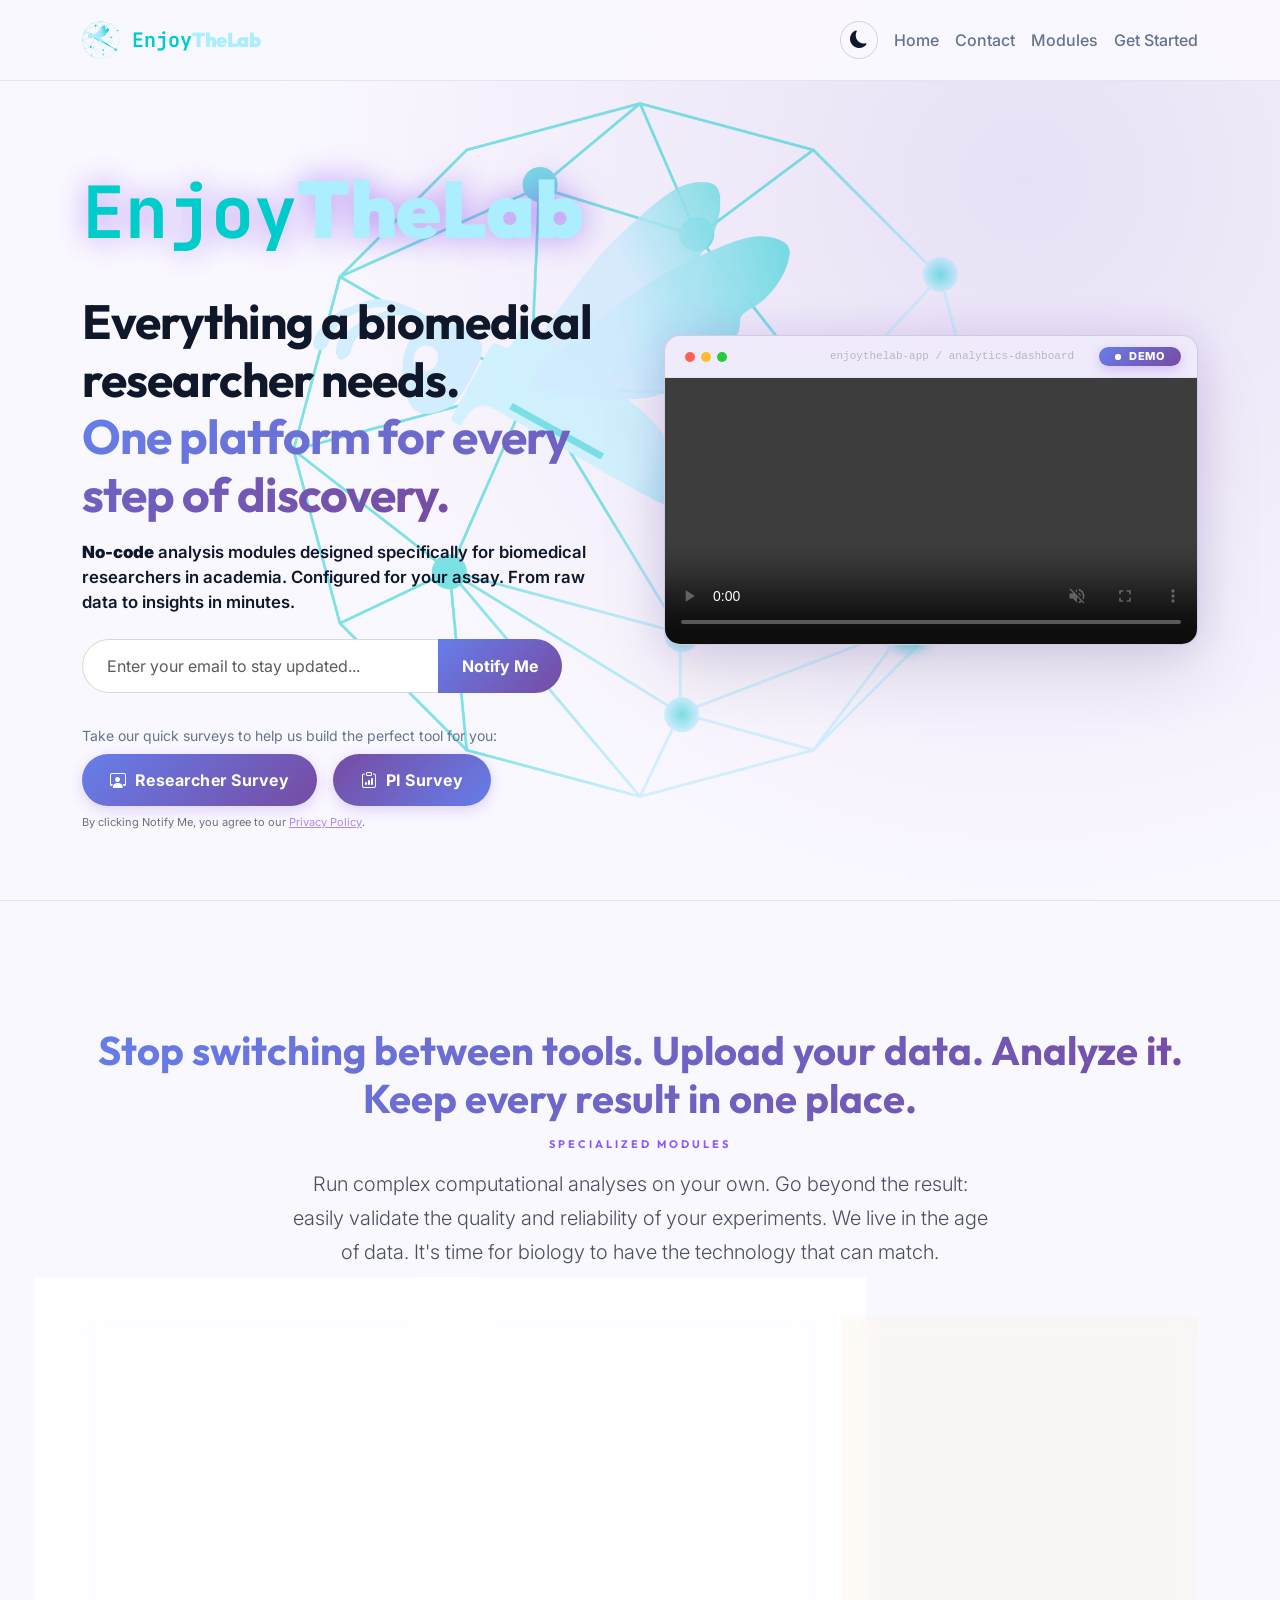
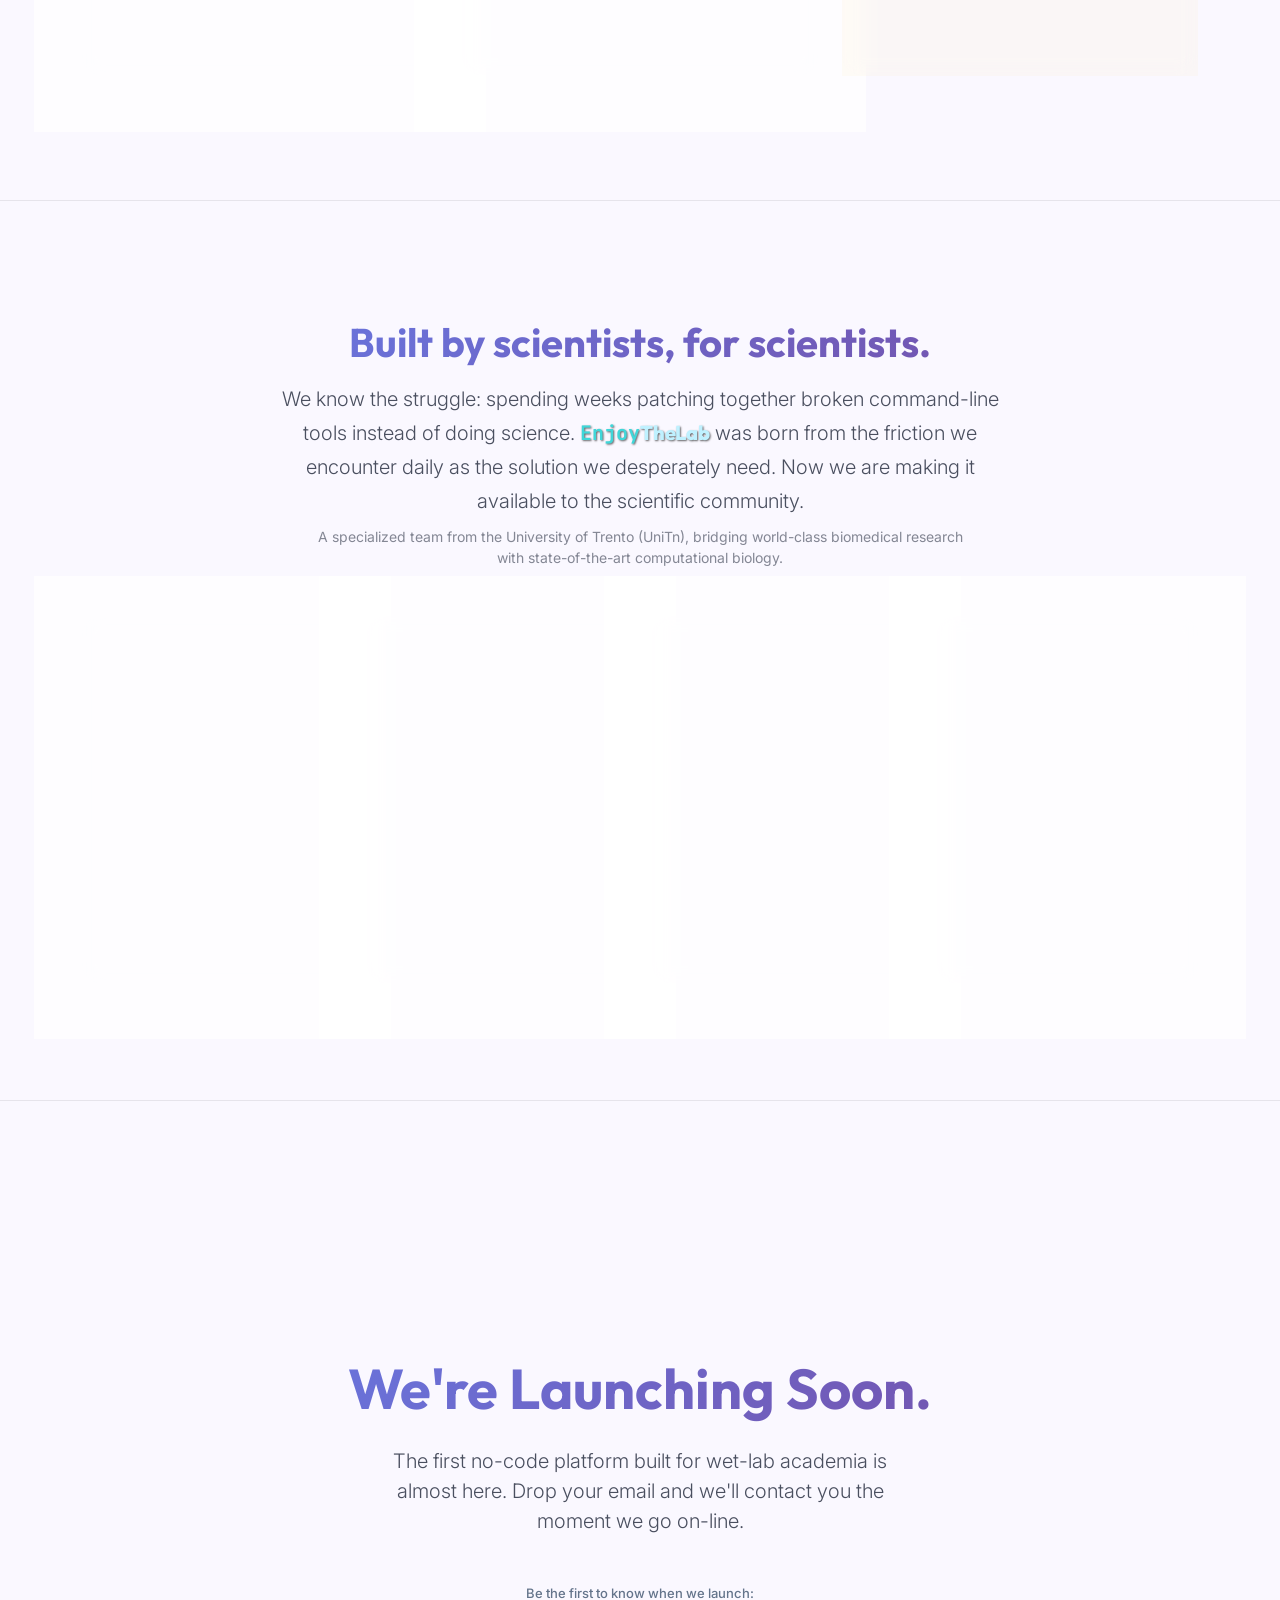
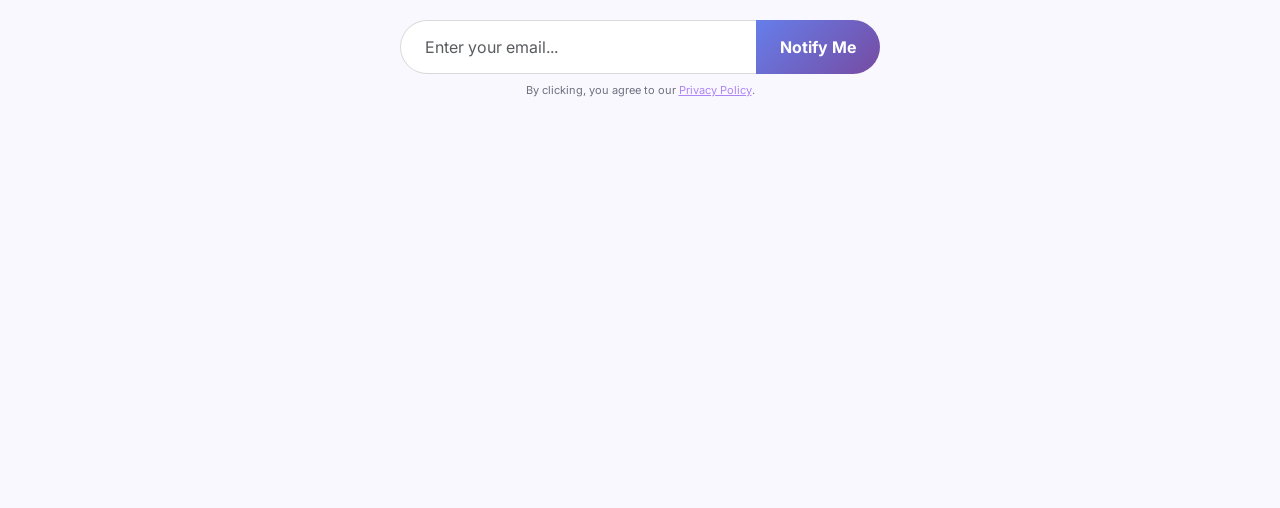
==== commit 107fdc00: "Added shadow to increase visibilit" ====
--- a/index.html
+++ b/index.html
@@ -3,7 +3,7 @@
 <head>
     <meta charset="UTF-8">
     <meta name="viewport" content="width=device-width, initial-scale=1.0">
-    <title>EnjoyTheLab | Experiment-Specific Analysis Modules</title>
+    <title>EnjoyTheLab</title>
 
     <link href="https://cdn.jsdelivr.net/npm/bootstrap@5.3.0/dist/css/bootstrap.min.css" rel="stylesheet">
     <link rel="stylesheet" href="https://cdn.jsdelivr.net/npm/bootstrap-icons@1.11.0/font/bootstrap-icons.css">
@@ -143,9 +143,24 @@
 
         .enjoy-big { font-family: 'JetBrains Mono', monospace; color: var(--logo-enjoy); font-weight: 700; }
         .the-lab-big { font-family: 'Outfit', sans-serif; color: var(--logo-thelab); font-weight: 900; letter-spacing: -0.5px; }
-
-        .brand-enjoy { font-family: 'JetBrains Mono', monospace; color: var(--logo-enjoy); font-weight: 700; display: inline; }
-        .brand-thelab { font-family: 'Outfit', sans-serif; color: var(--logo-thelab); font-weight: 800; letter-spacing: -0.3px; display: inline; }
+.brand-enjoy {
+    font-family: 'JetBrains Mono', monospace;
+    color: var(--logo-enjoy);
+    font-weight: 700;
+    display: inline;
+    /* Added text-shadow */
+    text-shadow: 1px 1px 2px rgba(0, 0, 0, 0.8);
+}
+
+.brand-thelab {
+    font-family: 'Outfit', sans-serif;
+    color: var(--logo-thelab);
+    font-weight: 800;
+    letter-spacing: -0.3px;
+    display: inline;
+    /* Added text-shadow */
+    text-shadow: 1px 1px 2px rgba(0, 0, 0, 0.8);
+}
 
         .glass-nav {
             background-color: var(--bg-navbar) !important;
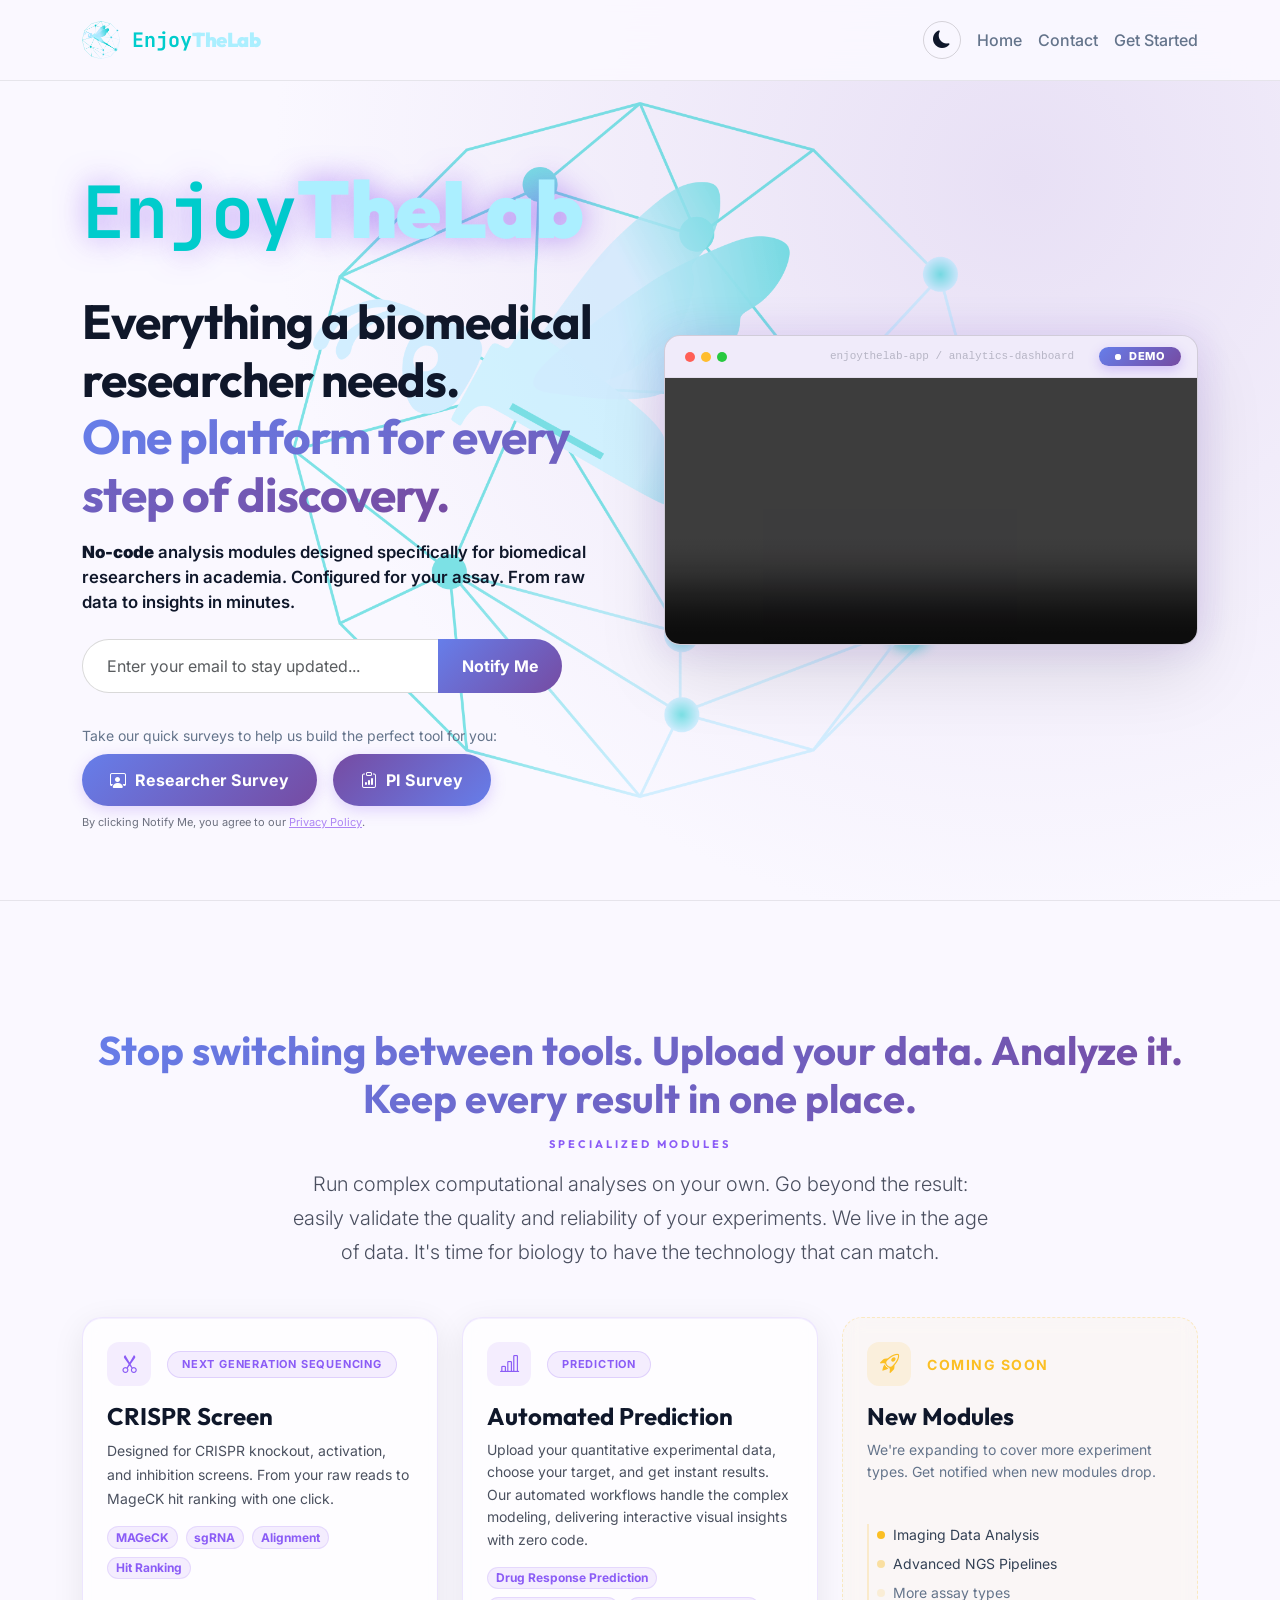
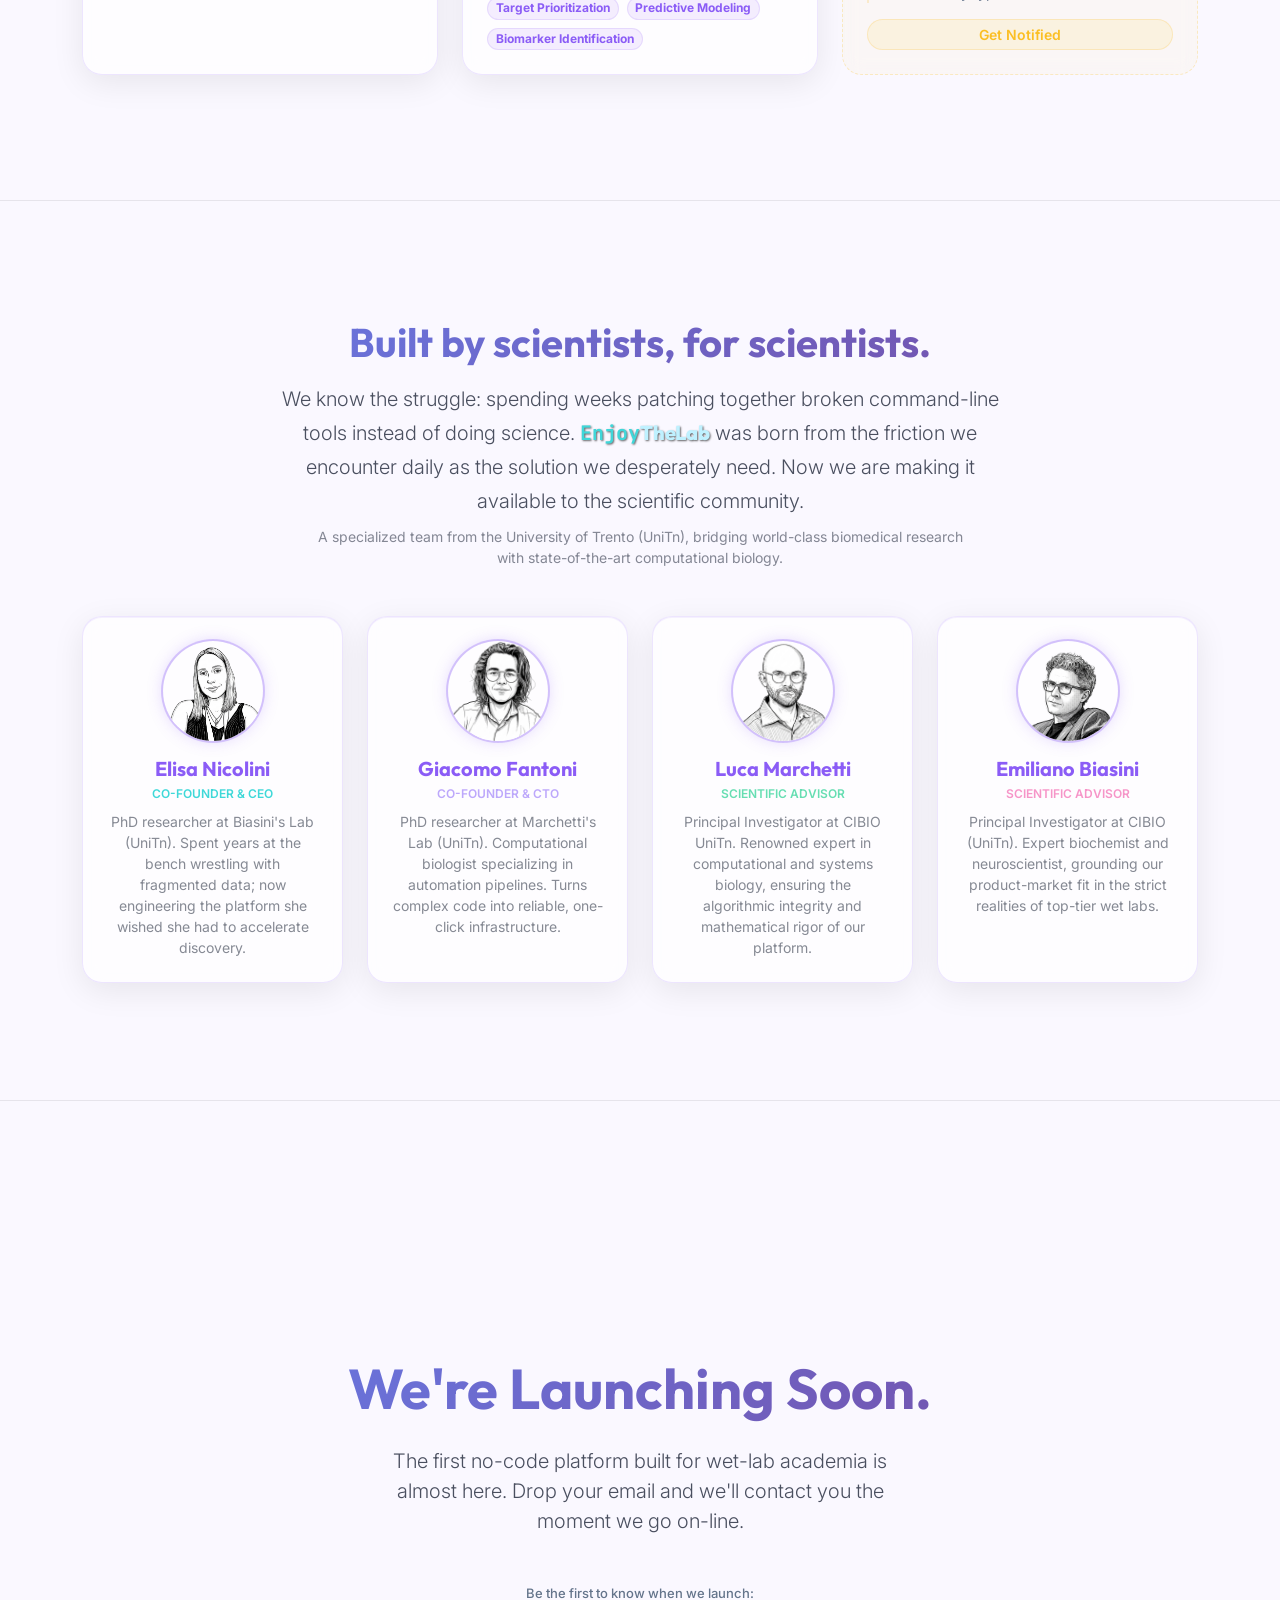
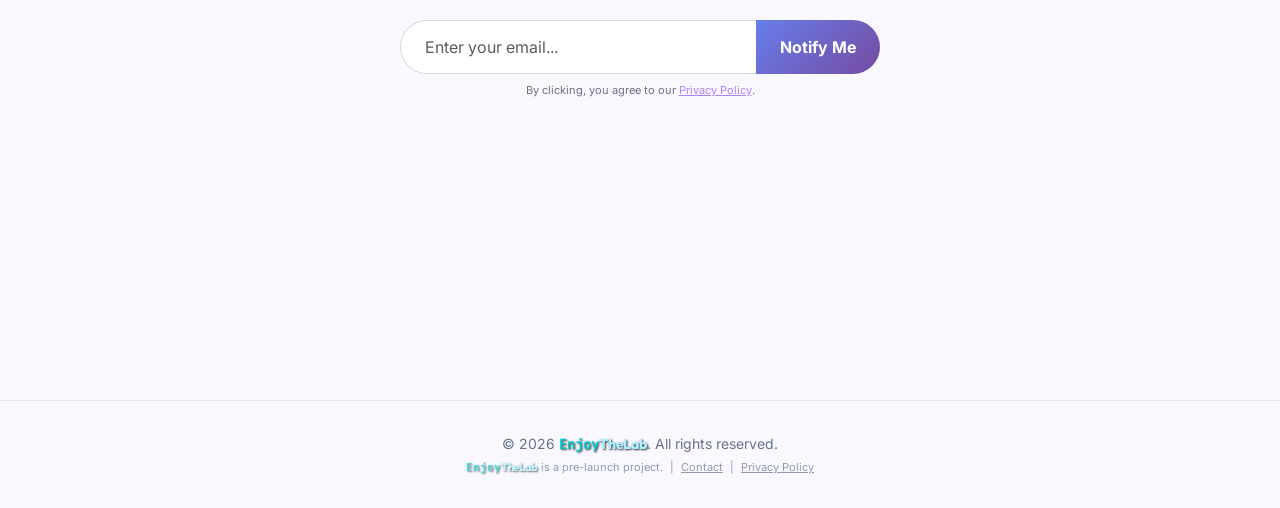
==== commit c08581b2: "Added favicon, removed modules from navbar" ====
--- a/index.html
+++ b/index.html
@@ -5,6 +5,7 @@
     <meta name="viewport" content="width=device-width, initial-scale=1.0">
     <title>EnjoyTheLab</title>
 
+    <link rel="icon" type="image/png" href="logo_background.png">
     <link href="https://cdn.jsdelivr.net/npm/bootstrap@5.3.0/dist/css/bootstrap.min.css" rel="stylesheet">
     <link rel="stylesheet" href="https://cdn.jsdelivr.net/npm/bootstrap-icons@1.11.0/font/bootstrap-icons.css">
     <link href="https://fonts.googleapis.com/css2?family=Inter:wght@300;400;500;600;700&family=JetBrains+Mono:wght@700&family=Outfit:wght@600;800;900&display=swap" rel="stylesheet">
@@ -582,7 +583,7 @@
                     </button>
                     <a href="#hero" class="nav-link text-white-50 fw-medium small">Home</a>
                     <a href="mailto:admin@enjoythelab.com" class="nav-link text-white-50 fw-medium small">Contact</a>
-                    <a href="#modules" class="nav-link text-white-50 fw-medium small">Modules</a>
+                    <!-- <a href="#modules" class="nav-link text-white-50 fw-medium small">Modules</a> -->
                     <a href="#cta" class="nav-link text-white-50 fw-medium small">Get Started</a>
                 </div>
             </div>
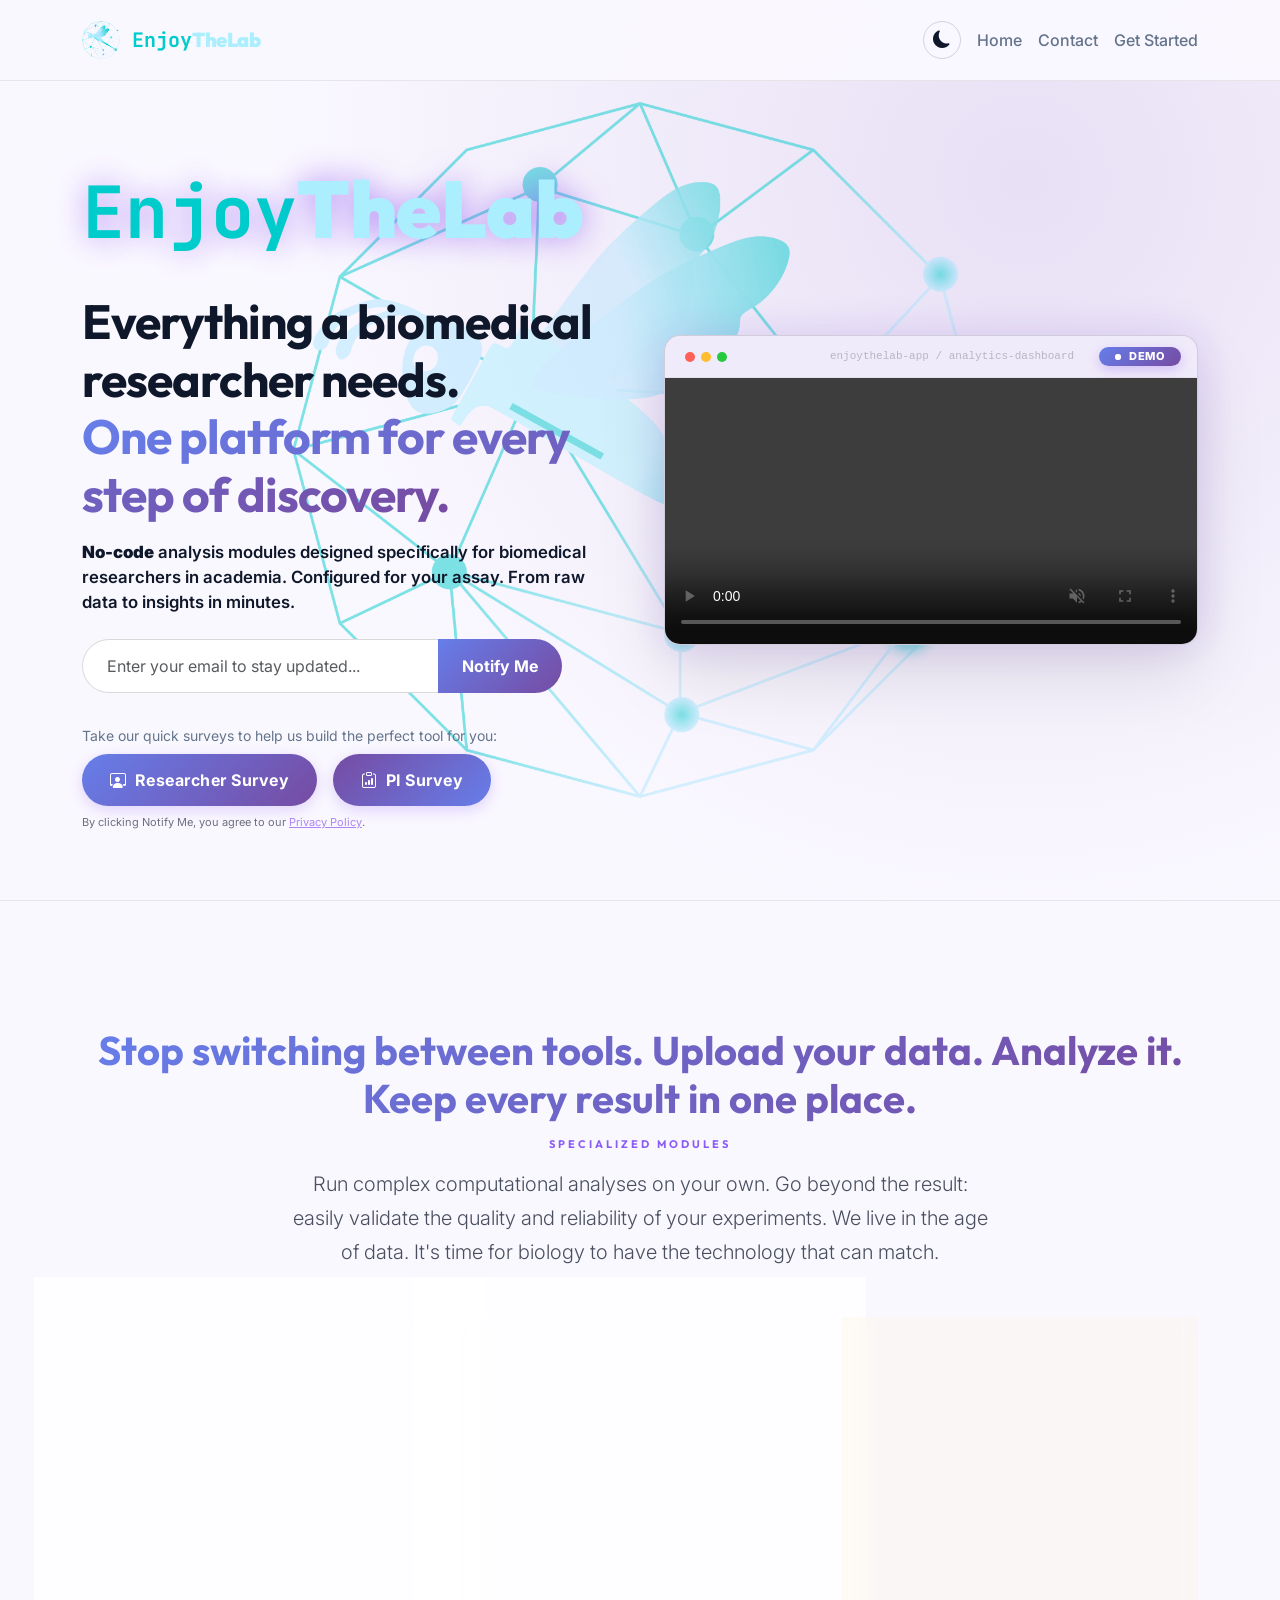
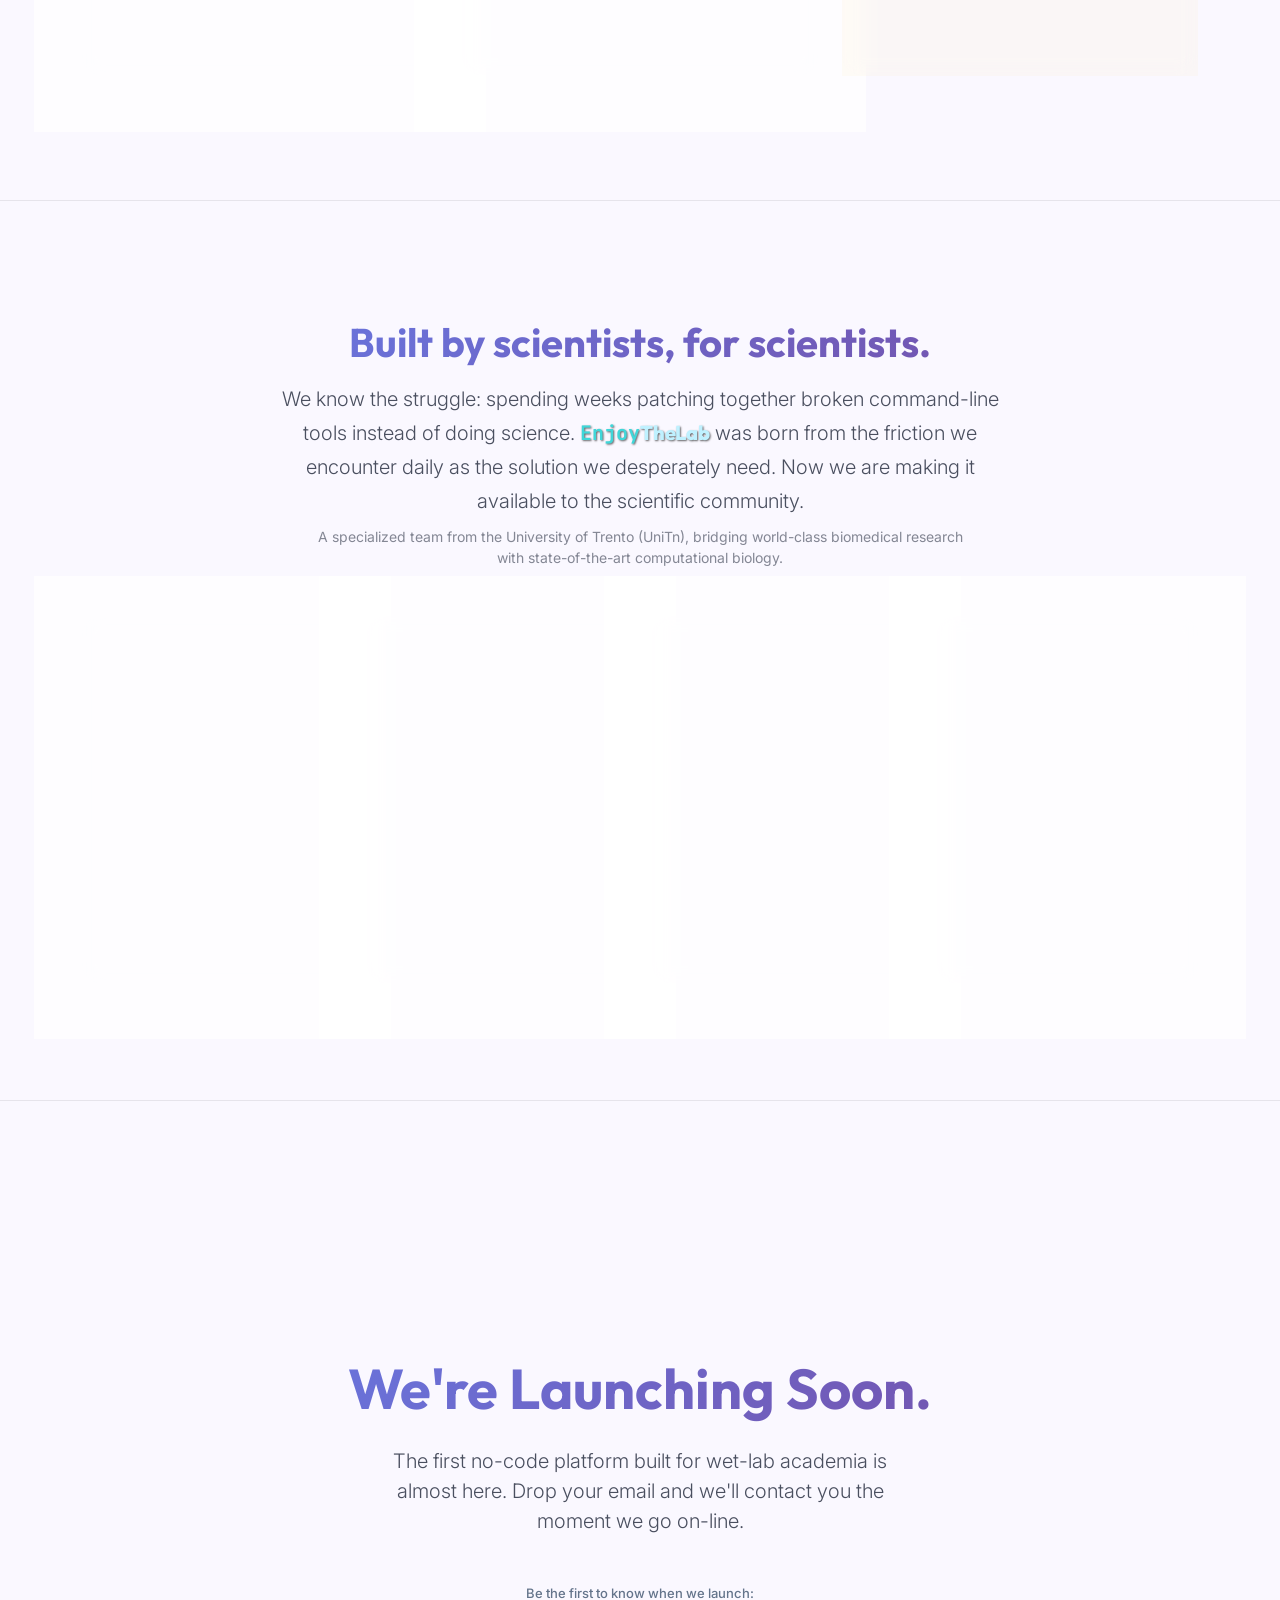
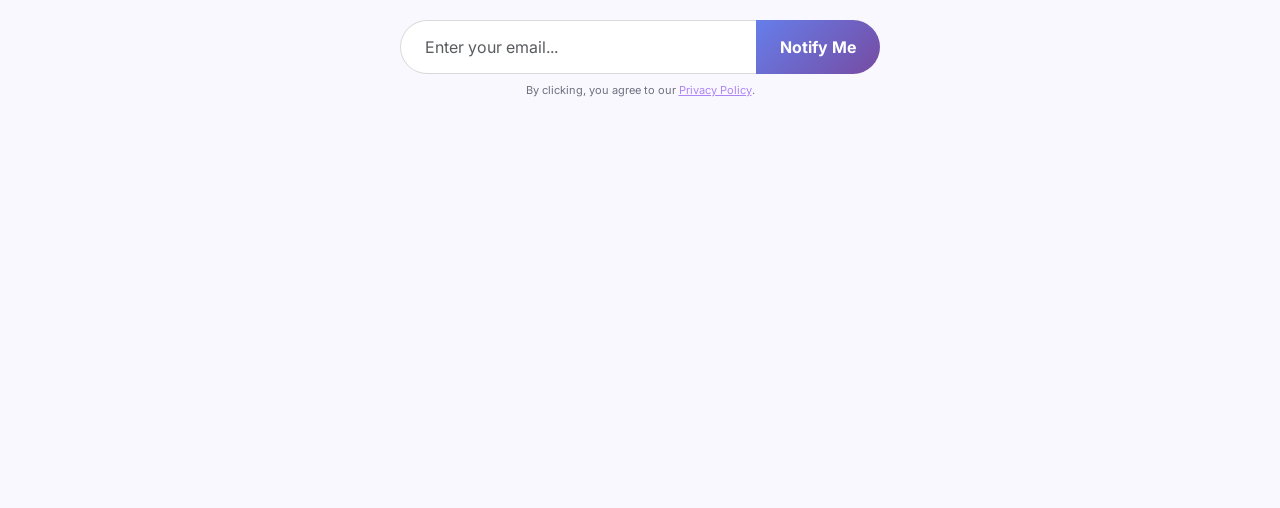
==== commit afe97b7c: "Added privacy policy in light mode" ====
--- a/index.html
+++ b/index.html
@@ -461,6 +461,7 @@
         [data-bs-theme="light"] .modal-content {
             background: var(--bg-modal) !important;
             border-color: var(--border-glass-heavy) !important;
+            color: var(--text-primary) !important;
         }
 
         [data-bs-theme="light"] .btn-close-white {
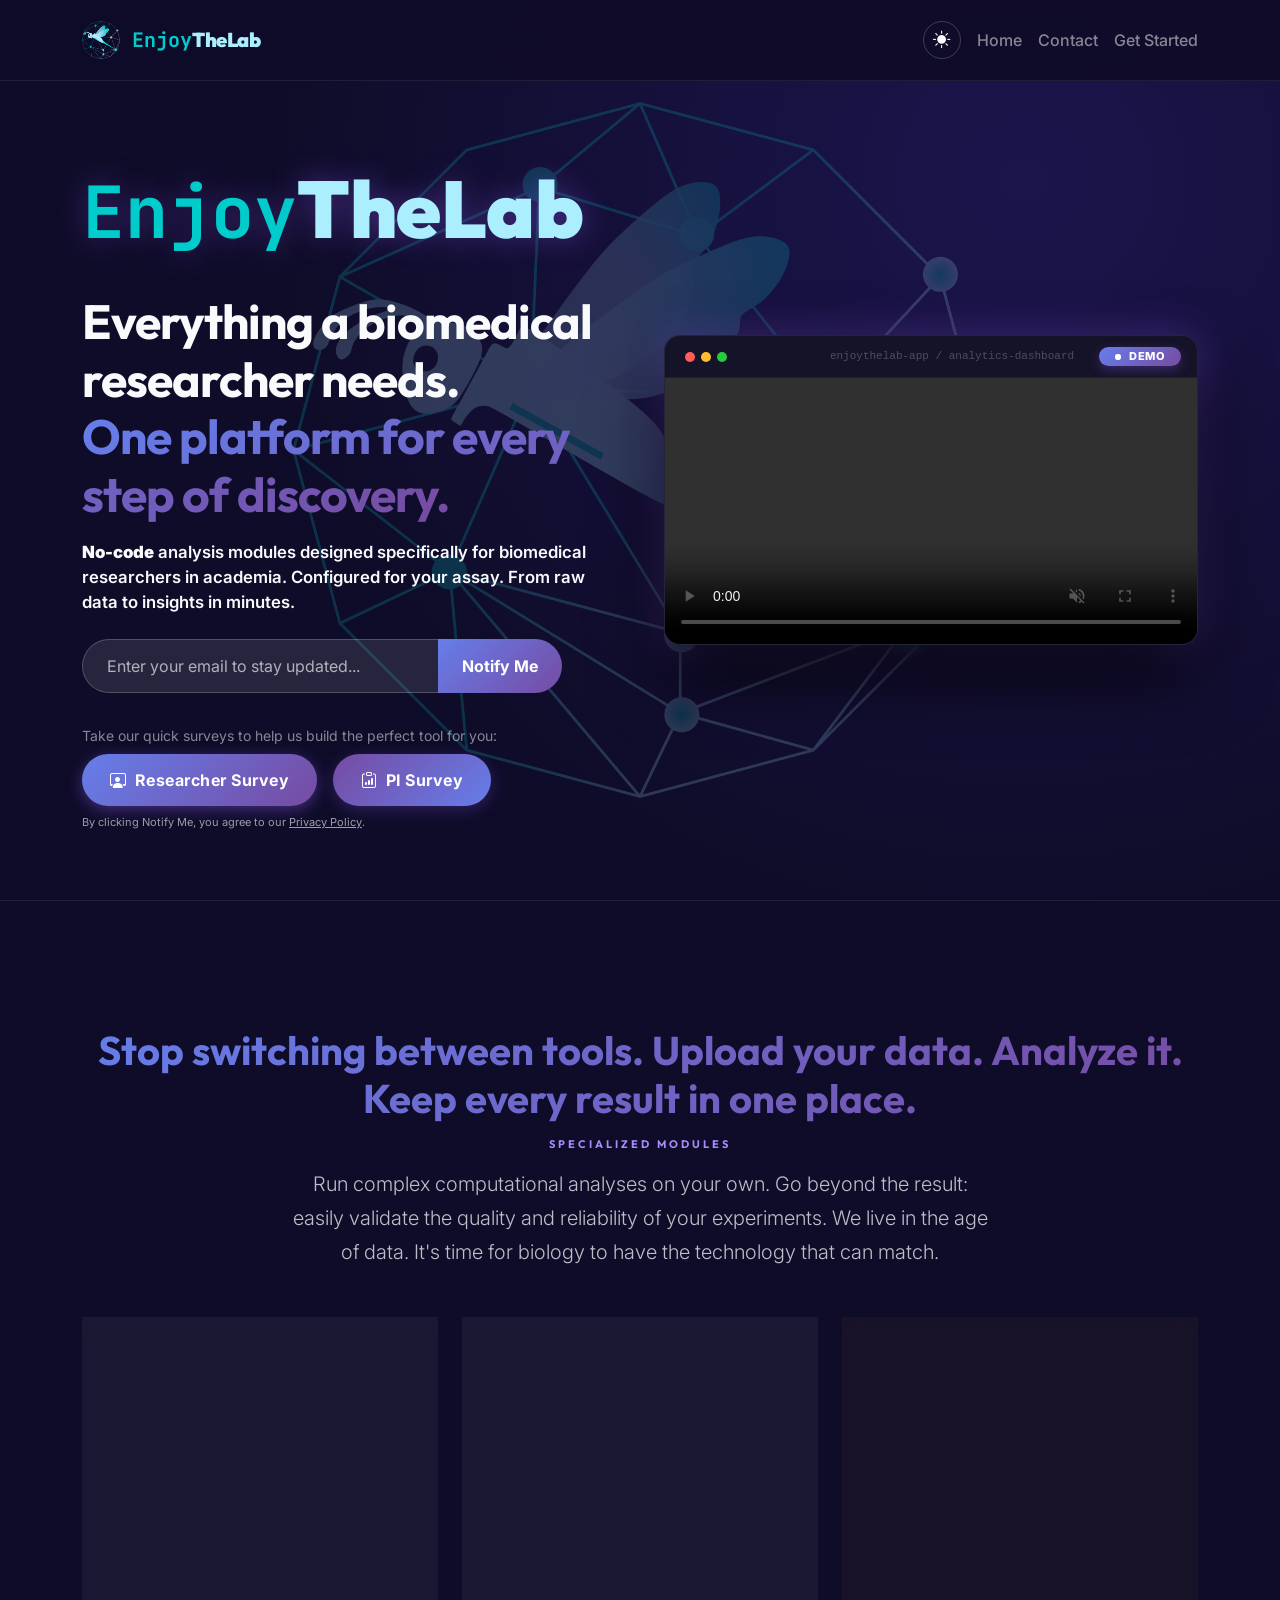
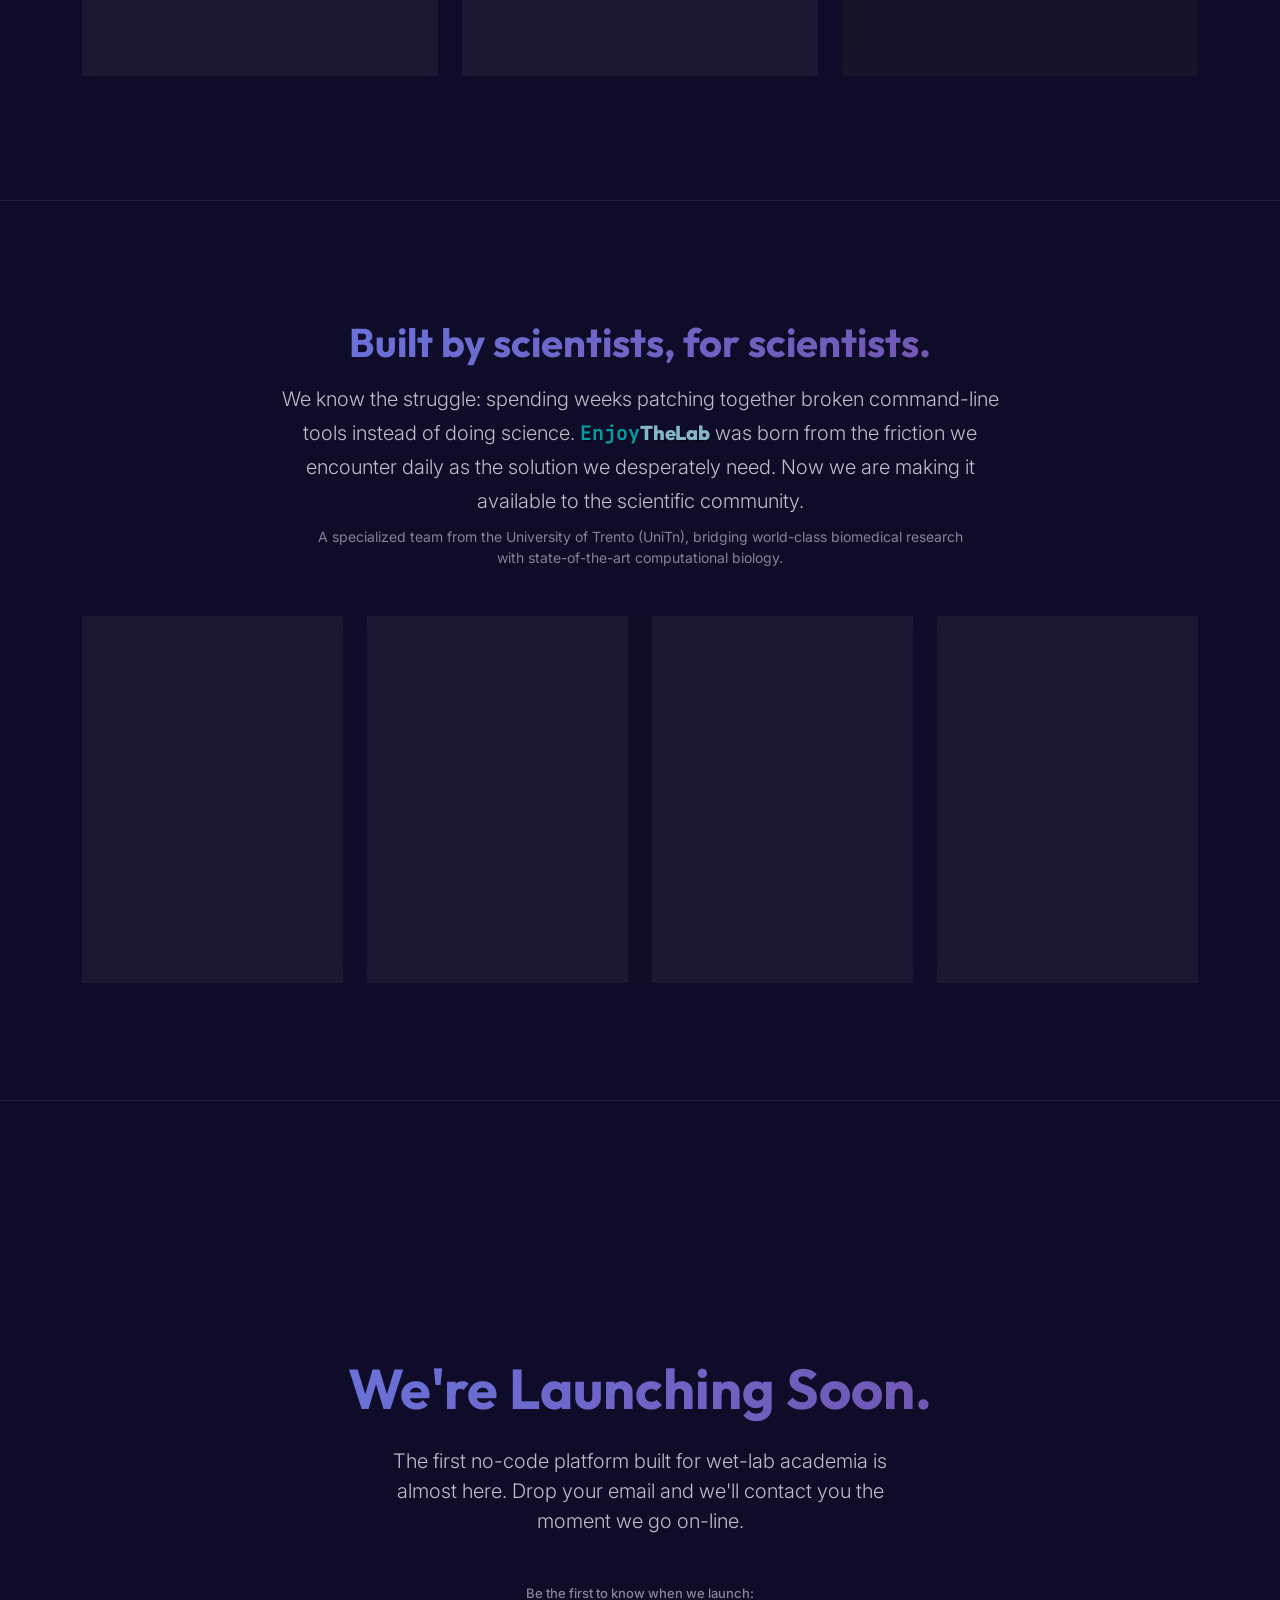
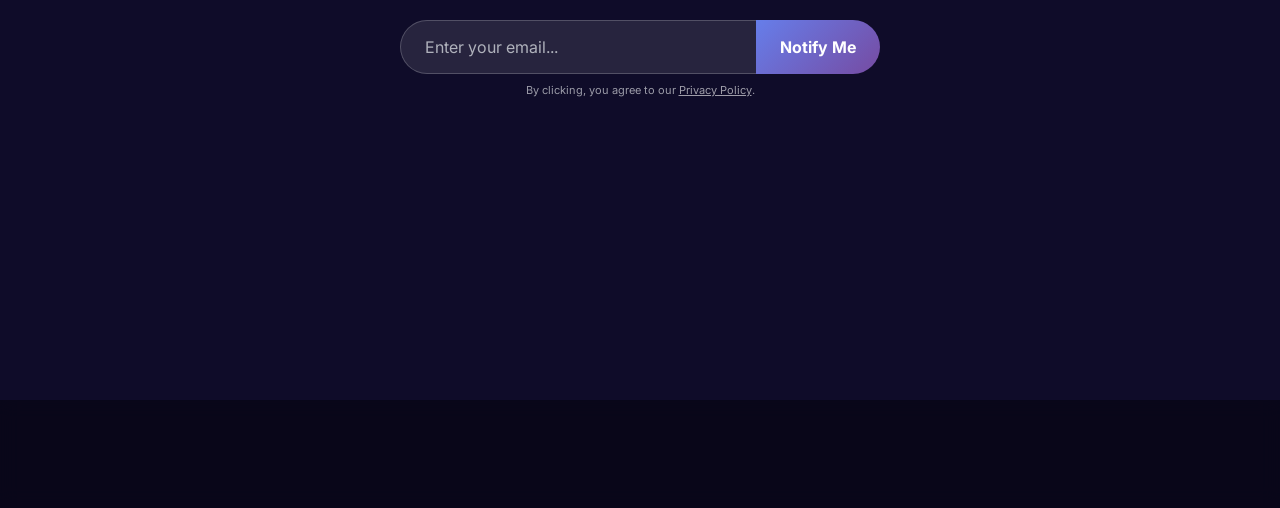
==== commit 8d165a2f: "Made privacy policy in line with unitn one" ====
--- a/index.html
+++ b/index.html
@@ -461,7 +461,6 @@
         [data-bs-theme="light"] .modal-content {
             background: var(--bg-modal) !important;
             border-color: var(--border-glass-heavy) !important;
-            color: var(--text-primary) !important;
         }
 
         [data-bs-theme="light"] .btn-close-white {
@@ -874,7 +873,7 @@
     <script>
         function initTheme() {
             var stored = localStorage.getItem('theme');
-            var theme = stored || 'light';
+            var theme = stored || 'dark';
             document.documentElement.setAttribute('data-bs-theme', theme);
             var icon = document.querySelector('#theme-toggle i');
             if (icon) {
@@ -905,17 +904,7 @@
                     <button type="button" class="btn-close btn-close-white shadow-none" data-bs-dismiss="modal" aria-label="Close"></button>
                 </div>
                 <div class="modal-body p-4 fs-6 opacity-75" style="max-height: 60vh; overflow-y: auto; line-height: 1.6;">
-                    <p class="small text-white-50">Last updated: May 2026</p>
-                    <h6 class="text-white fw-bold mt-4 mb-2">1. Data Controller</h6>
-                    <p>Pending corporate incorporation of the project, the Data Controller is Elisa Nicolini, operating from Trento, Italy. Contact email: admin@enjoythelab.com.</p>
-                    <h6 class="text-white fw-bold mt-4 mb-2">2. Types of Data Collected</h6>
-                    <p>We collect personal data that you voluntarily provide to us, including your electronic mail (email address) via our notification form, and professional roles or workflow preferences via our feedback surveys.</p>
-                    <h6 class="text-white fw-bold mt-4 mb-2">3. Purpose and Legal Basis</h6>
-                    <p>Your data is processed exclusively to provide project updates, announce our beta launch, and analyze market requirements for biotech data infrastructure. The legal basis for this processing is your explicit, revocable consent.</p>
-                    <h6 class="text-white fw-bold mt-4 mb-2">4. Third-Party Processors</h6>
-                    <p>Data collection infrastructure is supported by Google Forms (Google LLC). Data is stored securely in accordance with Google's robust privacy and GDPR compliance frameworks. Data may be processed on servers located outside the European Economic Area by Google LLC in accordance with the European Commission's Standard Contractual Clauses and GDPR compliance mechanisms.</p>
-                    <h6 class="text-white fw-bold mt-4 mb-2">5. Data Retention & Your Rights</h6>
-                    <p>We keep your email for a maximum of 24 months or until you request its removal. Under the GDPR, you retain full rights to access, rectify, or request deletion of your personal data ("right to be forgotten") at any time by contacting us via email. You also have the right to lodge a complaint with the Italian Data Protection Authority (Garante per la protezione dei dati personali).</p>
+                    <p>Under article 13 of Regulation EU 2016/679, the "General Data Protection Regulation" (hereinafter GDPR), Elisa Nicolini shall process your personal data exclusively to the extent that it is necessary in the performance of its institutional tasks, and in particular in order to manage the subscription to conference and/or event selected. The data controller is Elisa Nicolini, operating from Trento, Italy. Contact email: admin@enjoythelab.com. The processing of personal data is done by processor for the performance of a task carried out in the public interest (point (e), article 6(1) GDPR), aimed at the development and spread of knowledge and critical thinking, as stated in the its own Charter. The provision of personal data is necessary to manage the subscriptions to conferences or events selected. Failure to provide such data involves the impossibility to participate in it. The processing of personal data shall be carried out by automated means exclusively by authorised staff. Personal data shall be processed lawfully, fairly and transparently, in a manner that is adequate, relevant and limited to what is necessary in relation to the purposes for which they are processed. The controller will not transfer personal data to other subjects. Personal data are stored for the time strictly necessary to carry out the procedure of subscription and the participation in the conference or event selected. The data subject shall exercise the rights referred to in article 15 et seq. of the GDPR and, in particular, the right of access to and rectification, erasure or completion of personal data, restriction of processing of personal data concerning the data subject or the right to object to processing. The data subject shall maintain the right to lodge a complaint with the Italian data protection authority, according to the article 77 of the GDPR.</p>
                 </div>
                 <div class="modal-footer border-top border-white border-opacity-10 py-2">
                     <button type="button" class="btn btn-sm px-4 rounded-pill btn-outline-glass" data-bs-dismiss="modal" style="font-size:13px;">Close</button>
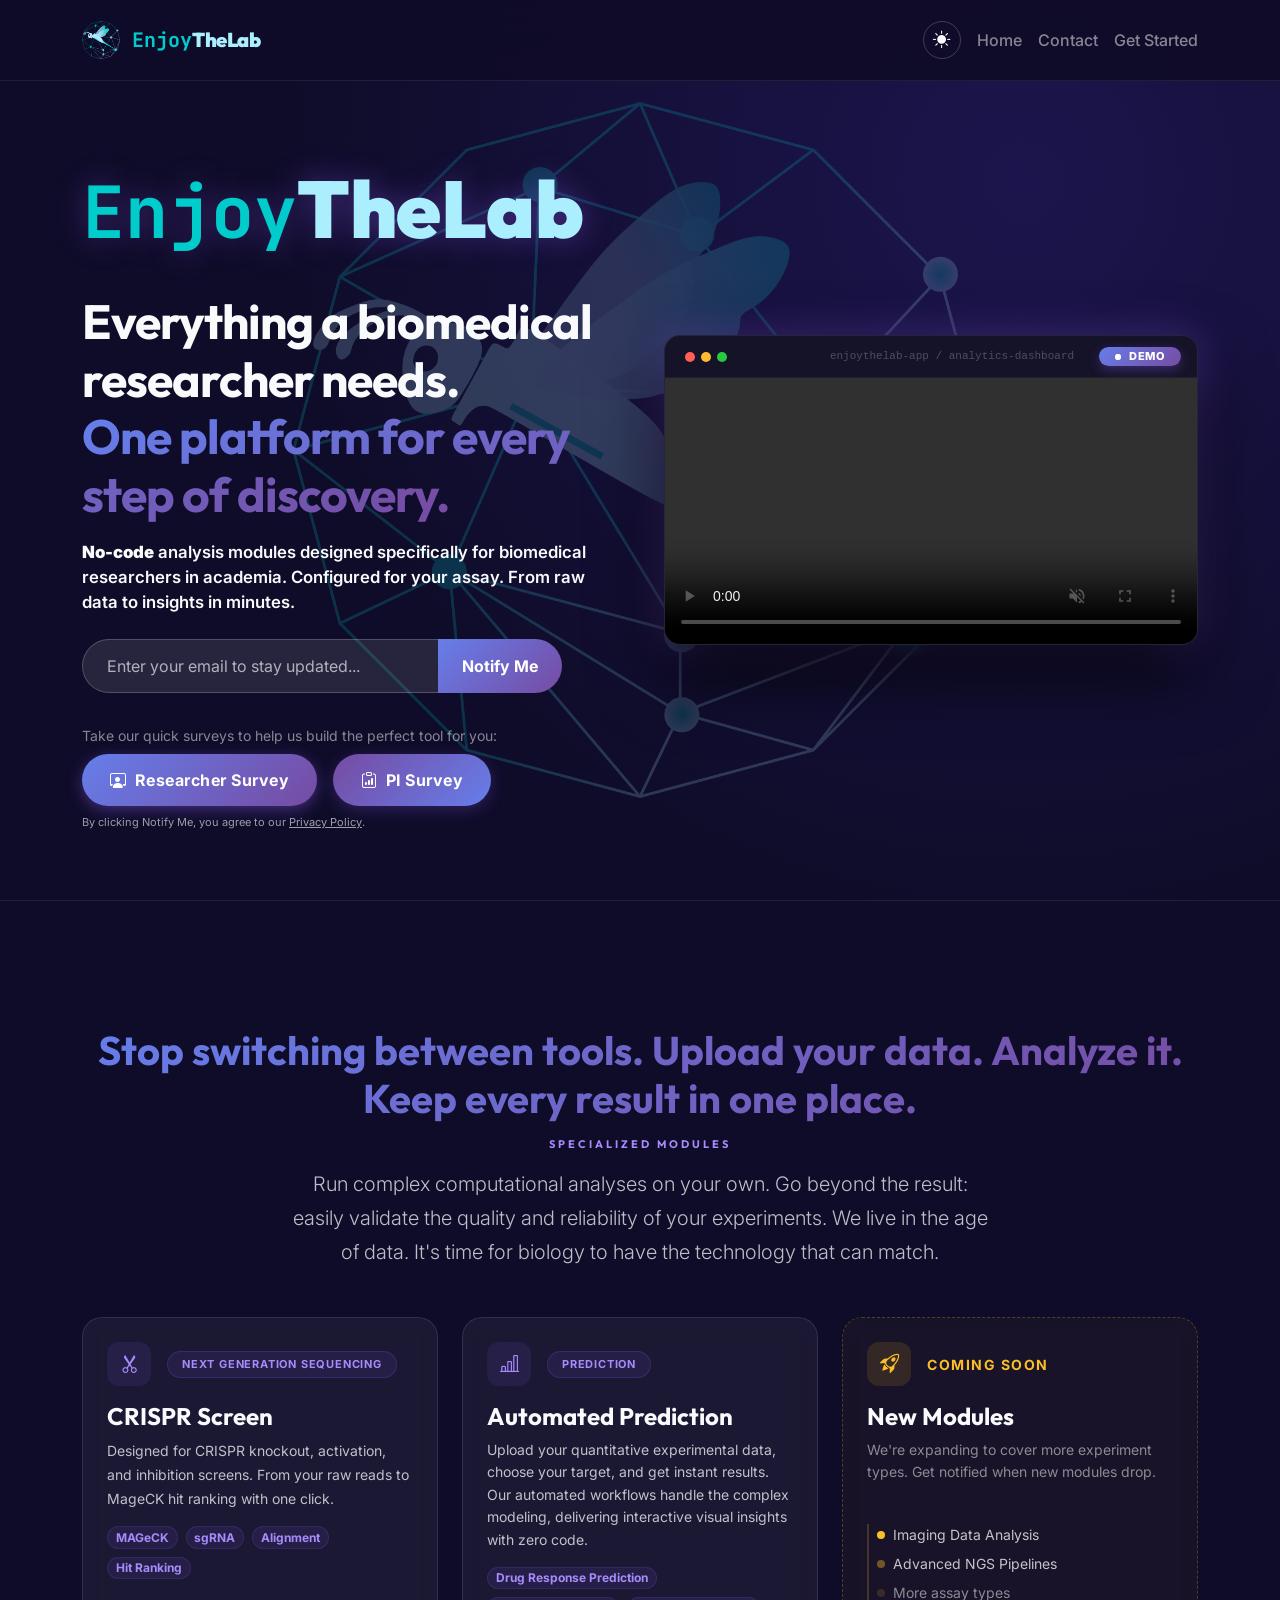
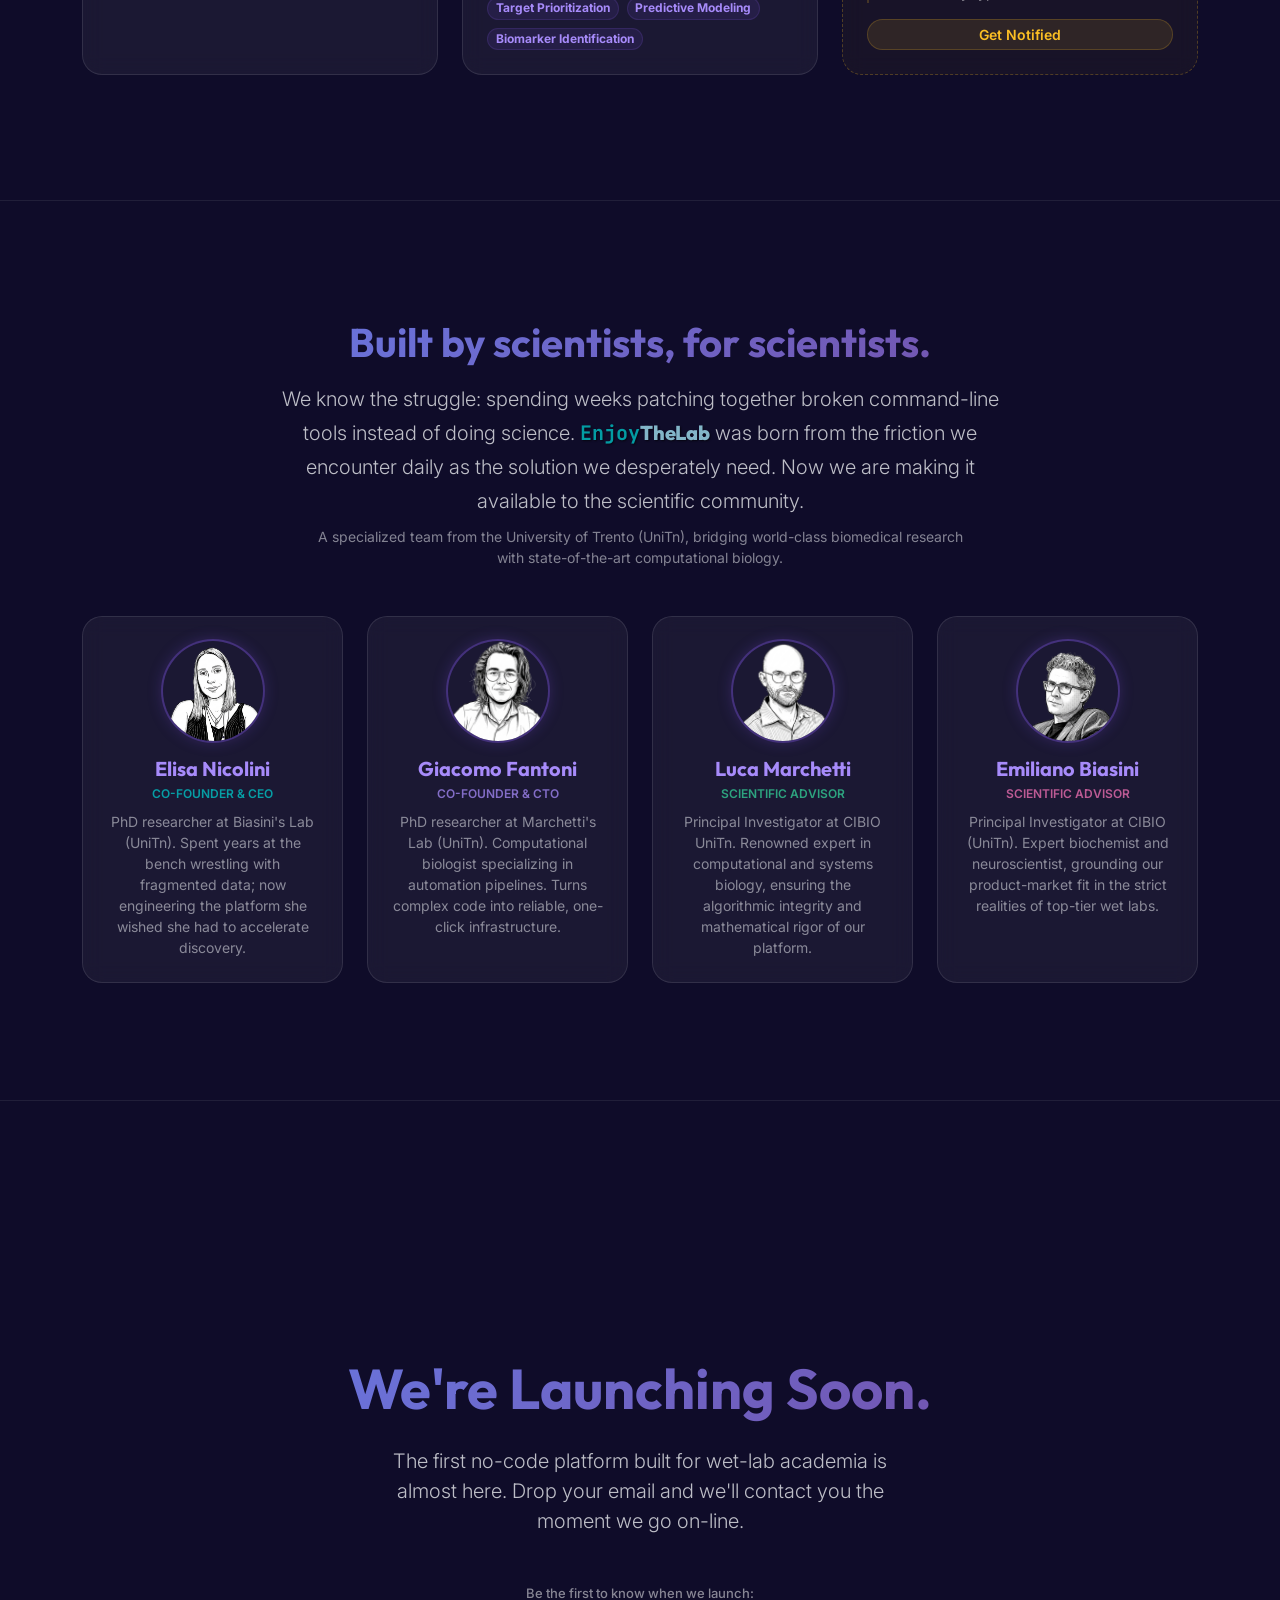
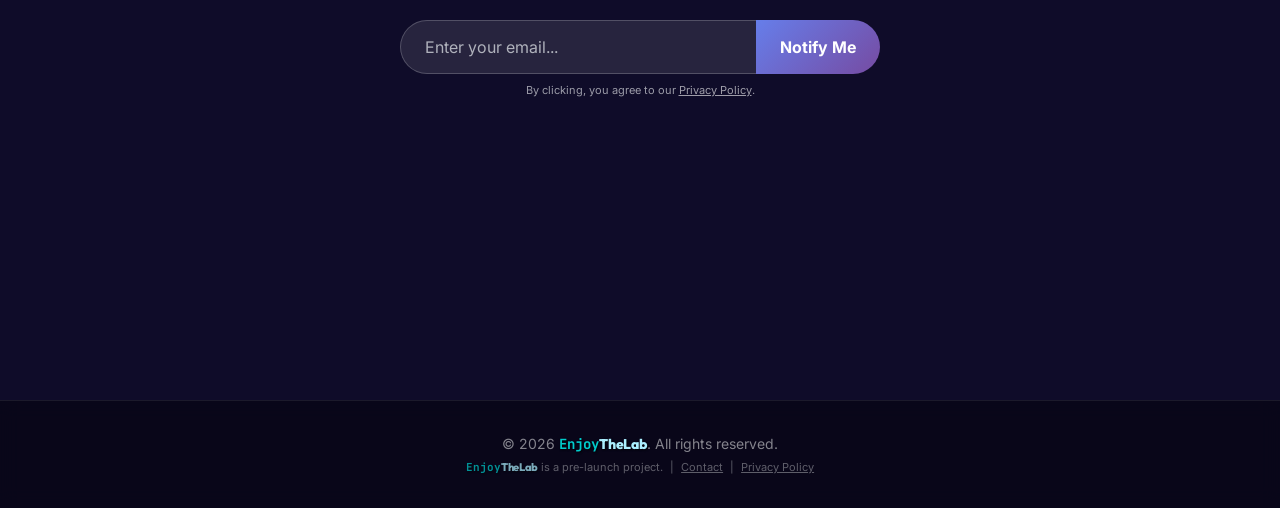
==== commit aee85d8f: "Merge branch 'main' of https://github.com/enjoyTheLab/landing_page" ====
--- a/index.html
+++ b/index.html
@@ -461,6 +461,7 @@
         [data-bs-theme="light"] .modal-content {
             background: var(--bg-modal) !important;
             border-color: var(--border-glass-heavy) !important;
+            color: var(--text-primary) !important;
         }
 
         [data-bs-theme="light"] .btn-close-white {
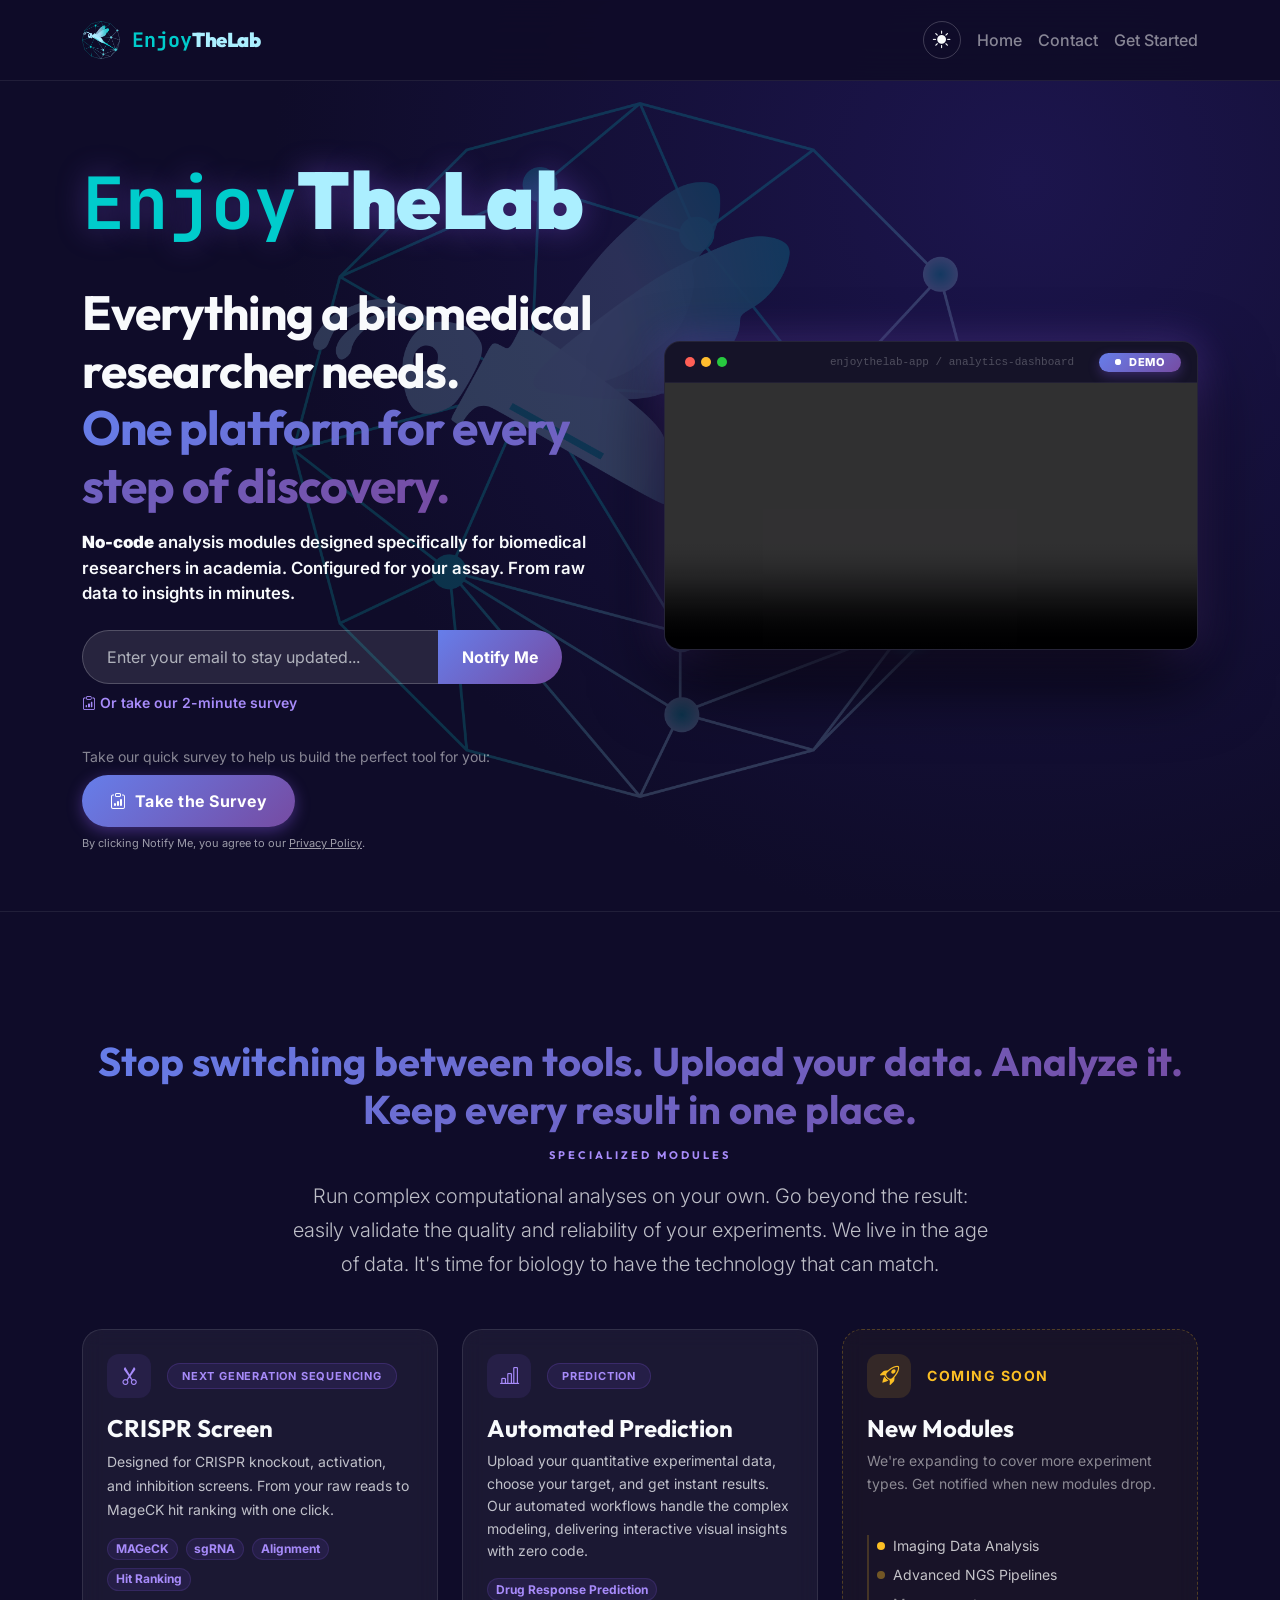
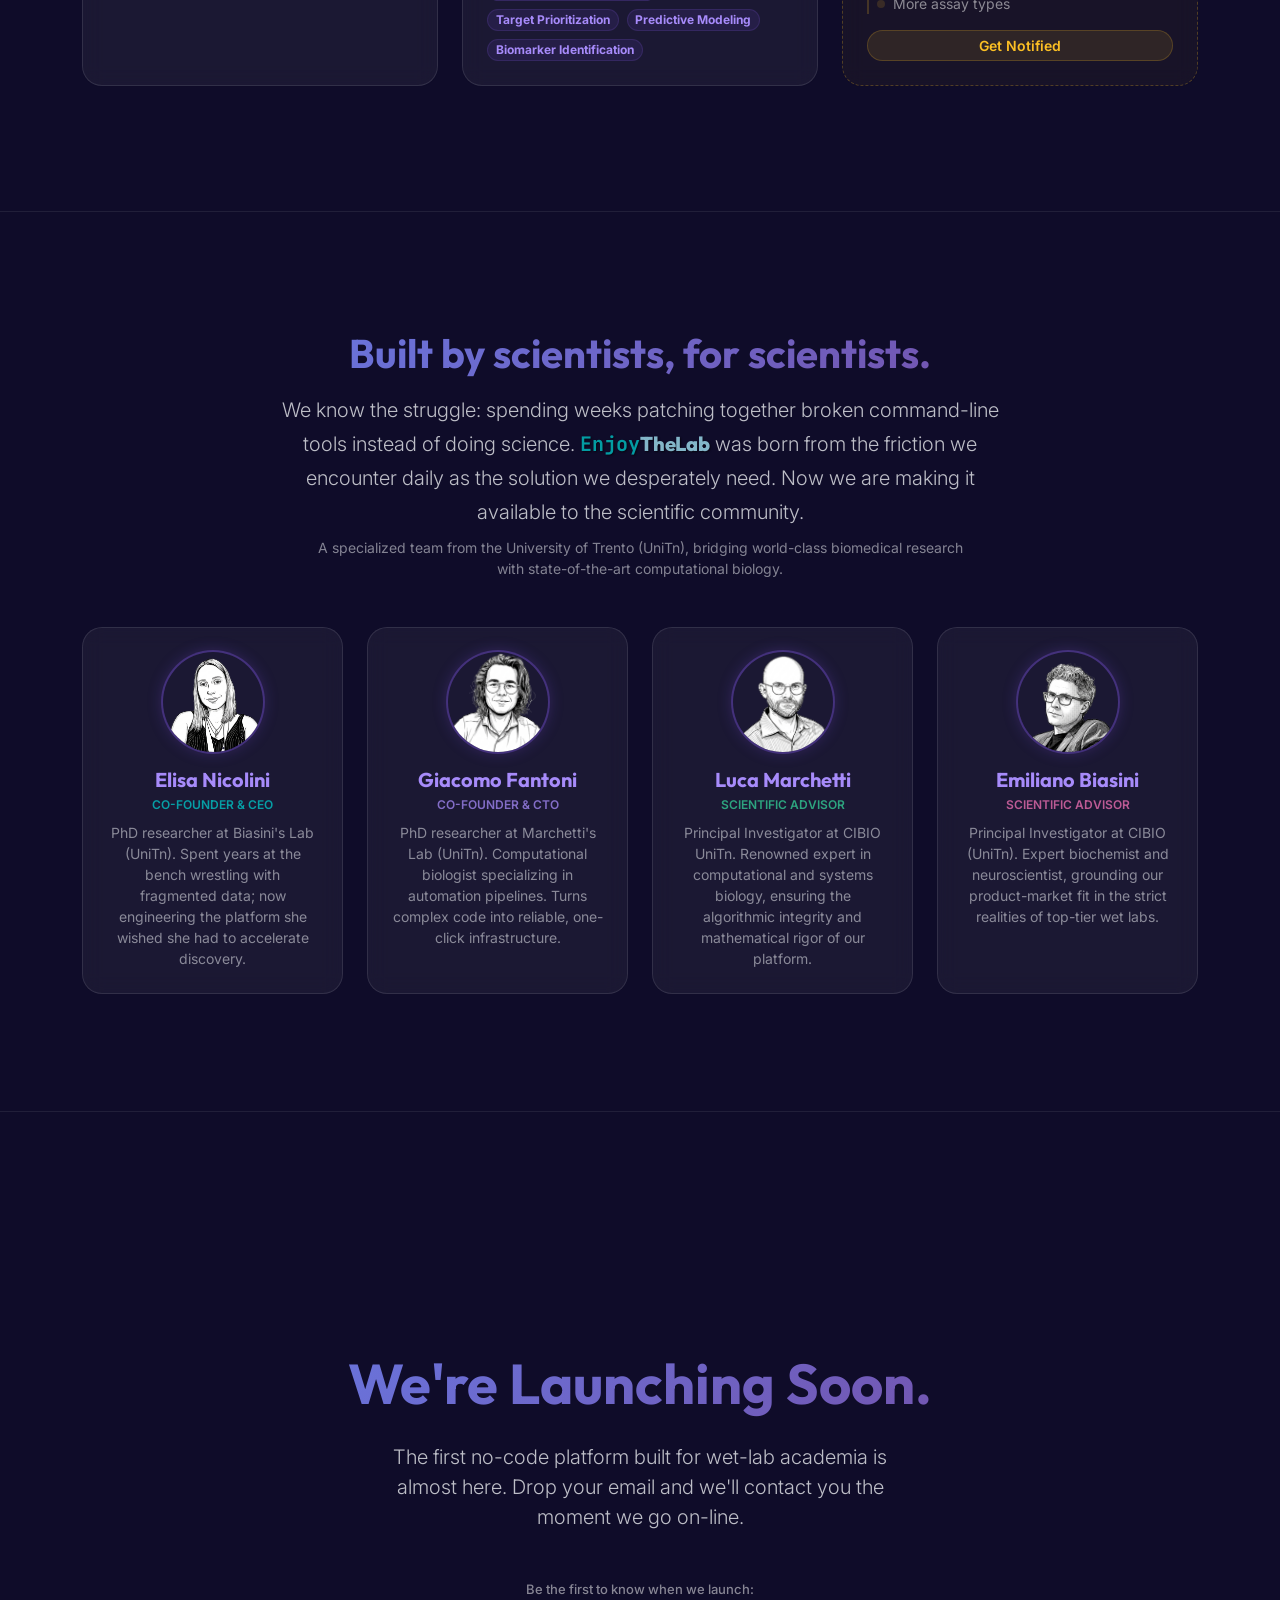
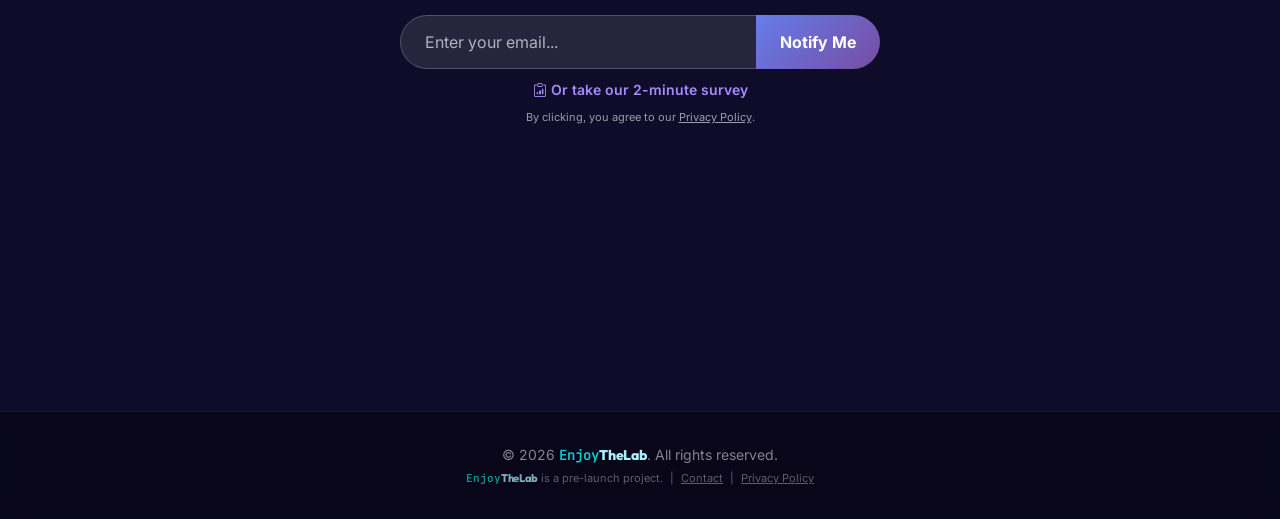
==== commit 584ba857: "Added survey" ====
--- a/index.html
+++ b/index.html
@@ -615,13 +615,15 @@
                             <div id="success-message" class="text-success mt-2 fw-medium small d-none text-start">
                                 <i class="bi bi-check-circle-fill me-1"></i> Thank you! We will keep you updated.
                             </div>
+                            <a href="survey/survey.html" class="d-inline-block mt-2 small fw-semibold text-decoration-none" style="color: var(--accent-light);">
+                                <i class="bi bi-clipboard-data me-1"></i>Or take our 2-minute survey
+                            </a>
                         </div>
 
                         <div class="pt-2">
-                            <p class="small text-white-50 mb-2">Take our quick surveys to help us build the perfect tool for you:</p>
+                            <p class="small text-white-50 mb-2">Take our quick survey to help us build the perfect tool for you:</p>
                             <div class="d-flex flex-column flex-sm-row gap-3 justify-content-center justify-content-lg-start">
-                                <a href="https://docs.google.com/forms/d/e/1FAIpQLSdonp7cRmuj7BnrqYJBk_n5MveFS3REzrMwDlTHEsAocTo1lQ/viewform?usp=dialog" target="_blank" class="btn btn-glow text-center"><i class="bi bi-person-workspace me-2"></i>Researcher Survey</a>
-                                <a href="https://docs.google.com/forms/d/e/1FAIpQLSfIQDTNsQC_Ih_5smLiGJqzh71TmMlME3sVGvstrOmsVBXUQQ/viewform?usp=publish-editor" target="_blank" class="btn btn-outline-glass-alt text-center"><i class="bi bi-clipboard-data me-2"></i>PI Survey</a>
+                                <a href="survey/survey.html" class="btn btn-glow text-center"><i class="bi bi-clipboard-data me-2"></i>Take the Survey</a>
                             </div>
                         </div>
                         <div class="mt-2 text-center text-lg-start" style="font-size: 11px; opacity: 0.6;">
@@ -808,6 +810,11 @@
                     <div id="cta-success-message" class="text-success mt-2 fw-medium small d-none">
                         <i class="bi bi-check-circle-fill me-1"></i> Thank you! We will keep you updated.
                     </div>
+                    <div class="mt-2">
+                        <a href="survey/survey.html" class="small fw-semibold text-decoration-none" style="color: var(--accent-light);">
+                            <i class="bi bi-clipboard-data me-1"></i>Or take our 2-minute survey
+                        </a>
+                    </div>
                     <div class="mt-2" style="font-size: 11px; opacity: 0.6;">
                         By clicking, you agree to our
                         <a href="#" data-bs-toggle="modal" data-bs-target="#privacyModal" class="text-white text-decoration-underline">Privacy Policy</a>.
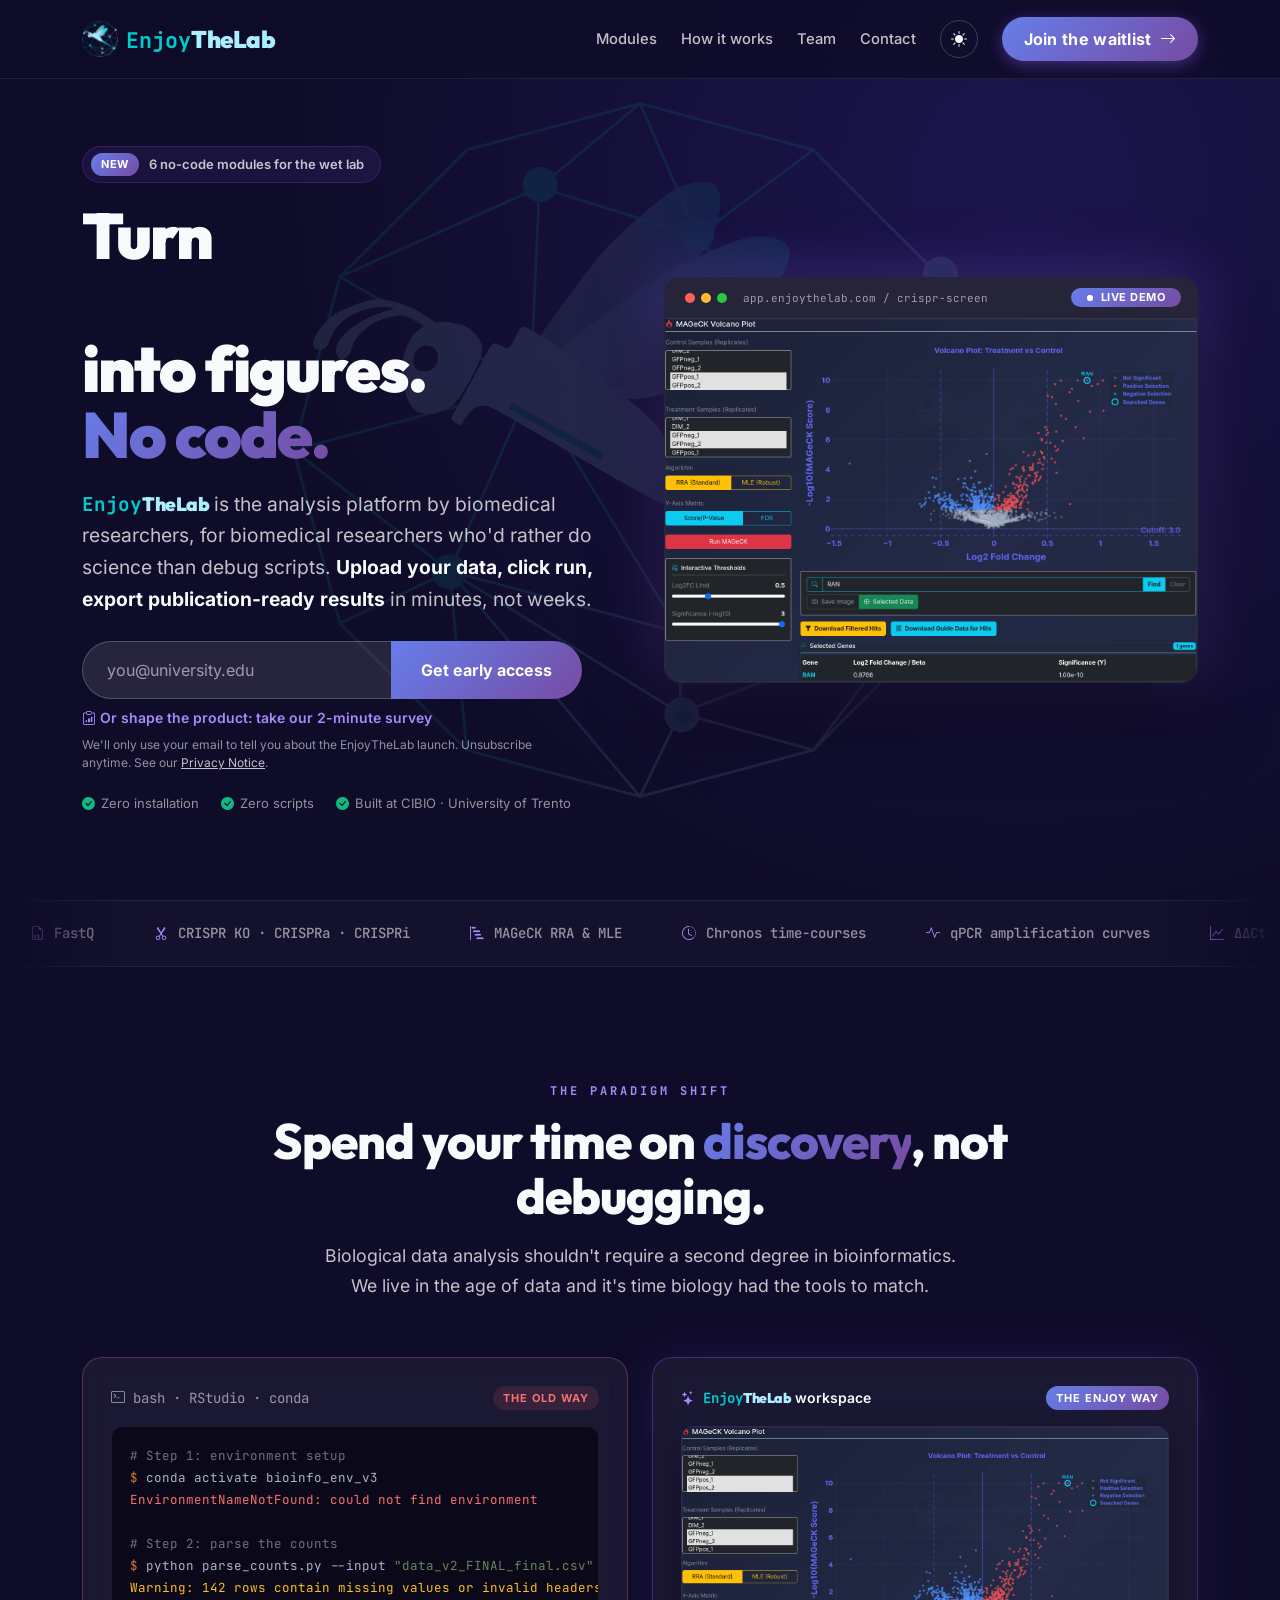
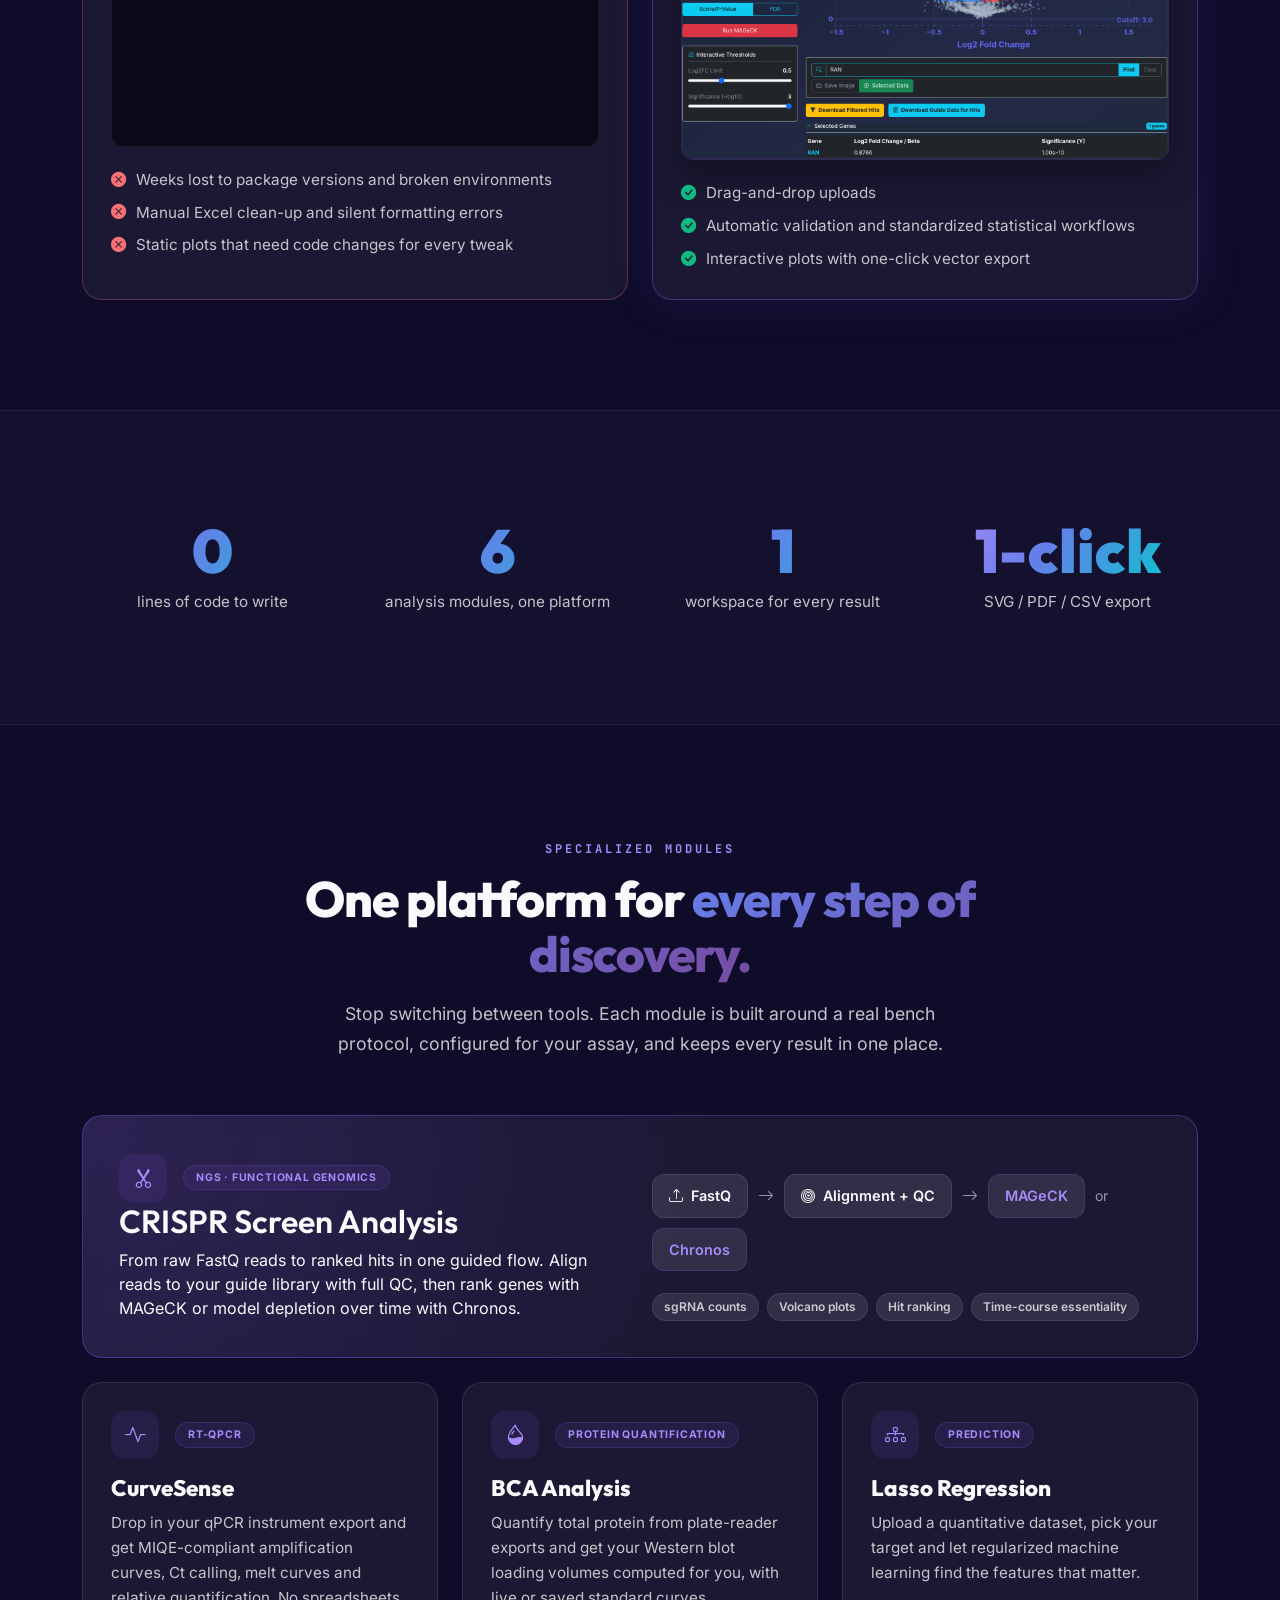
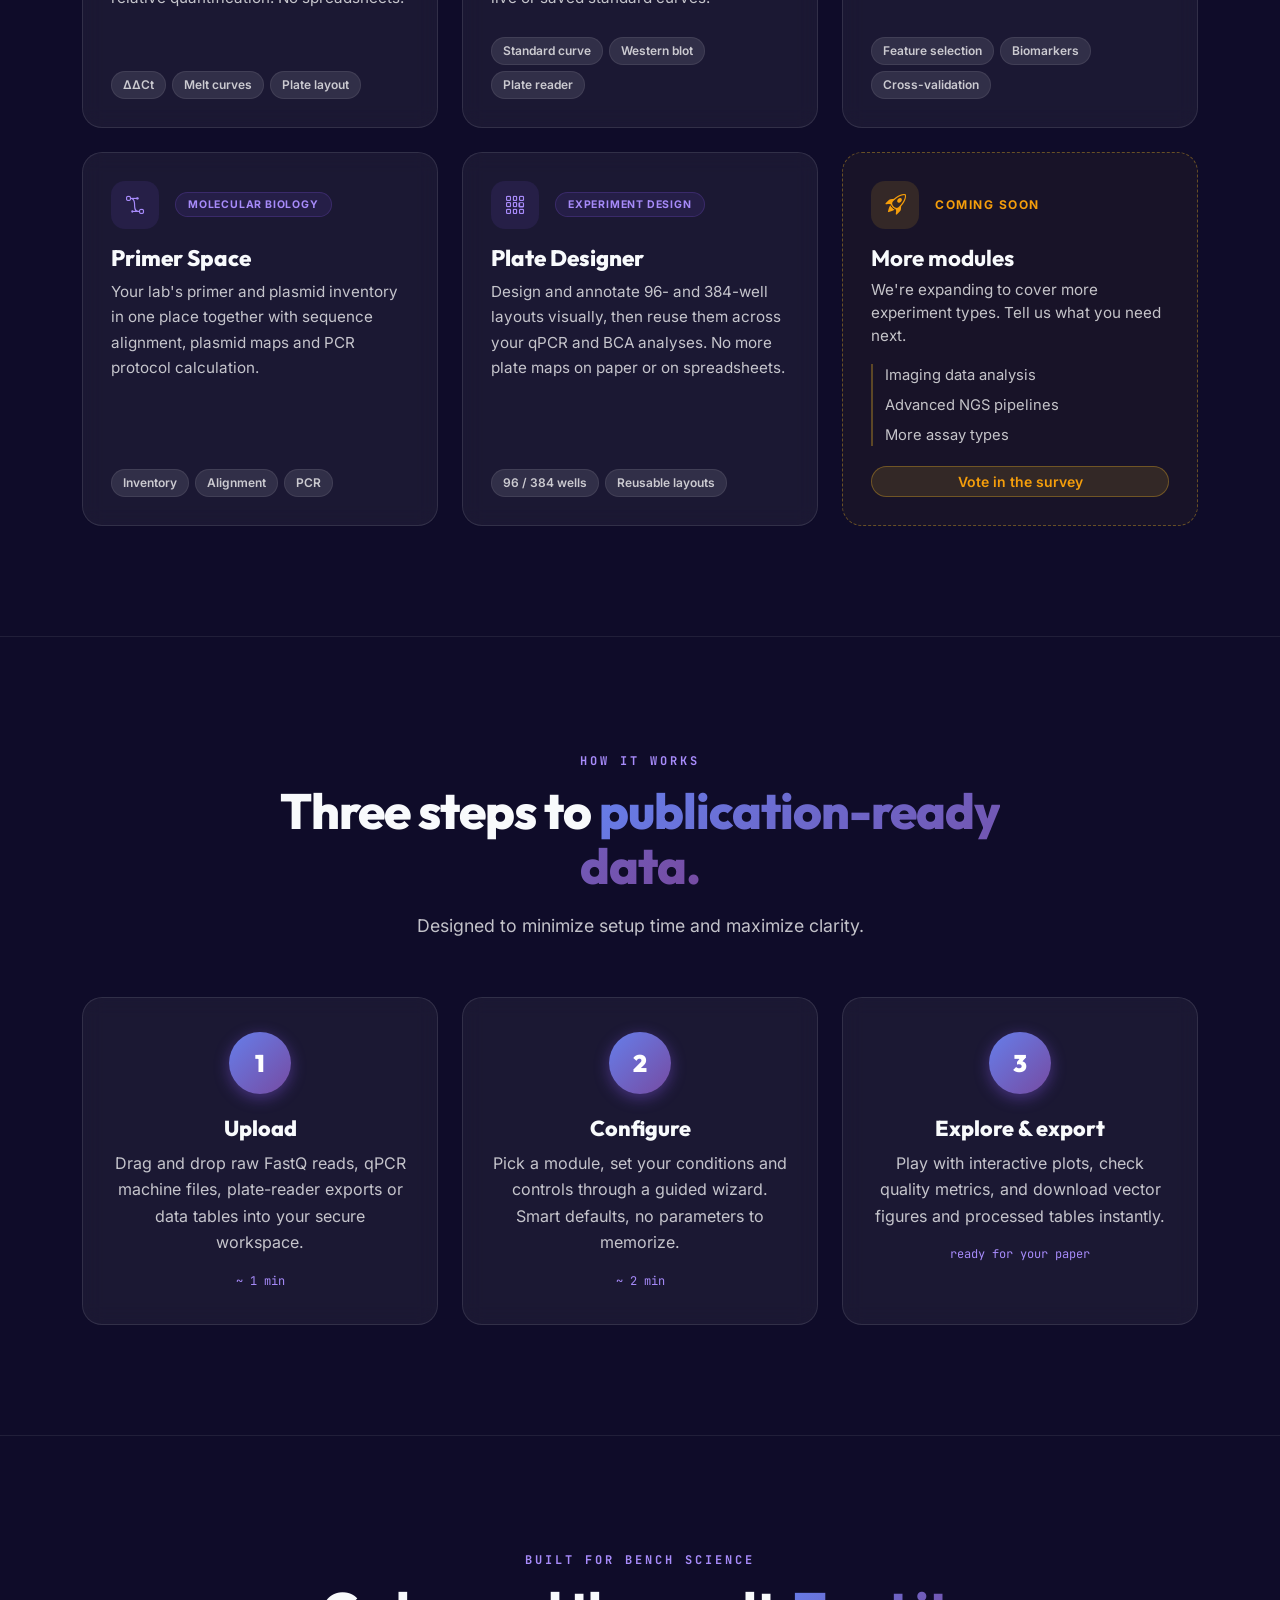
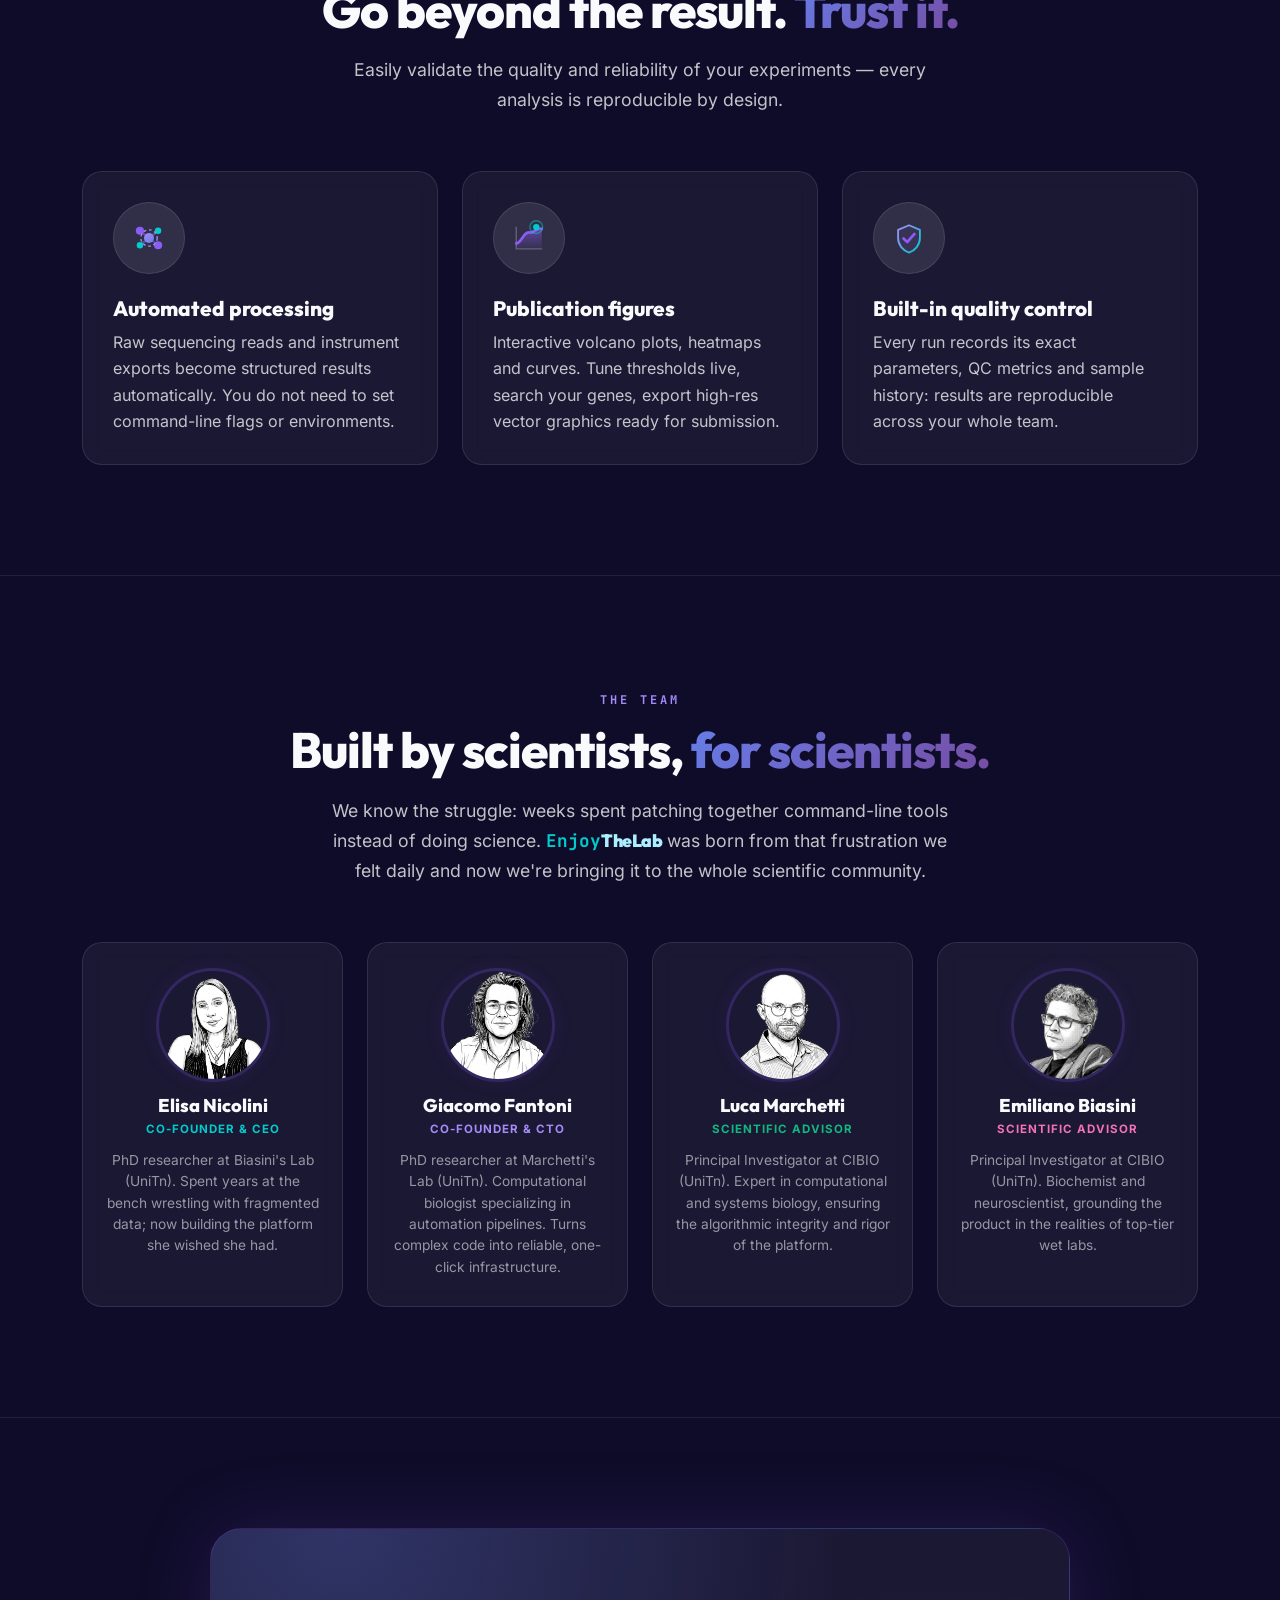
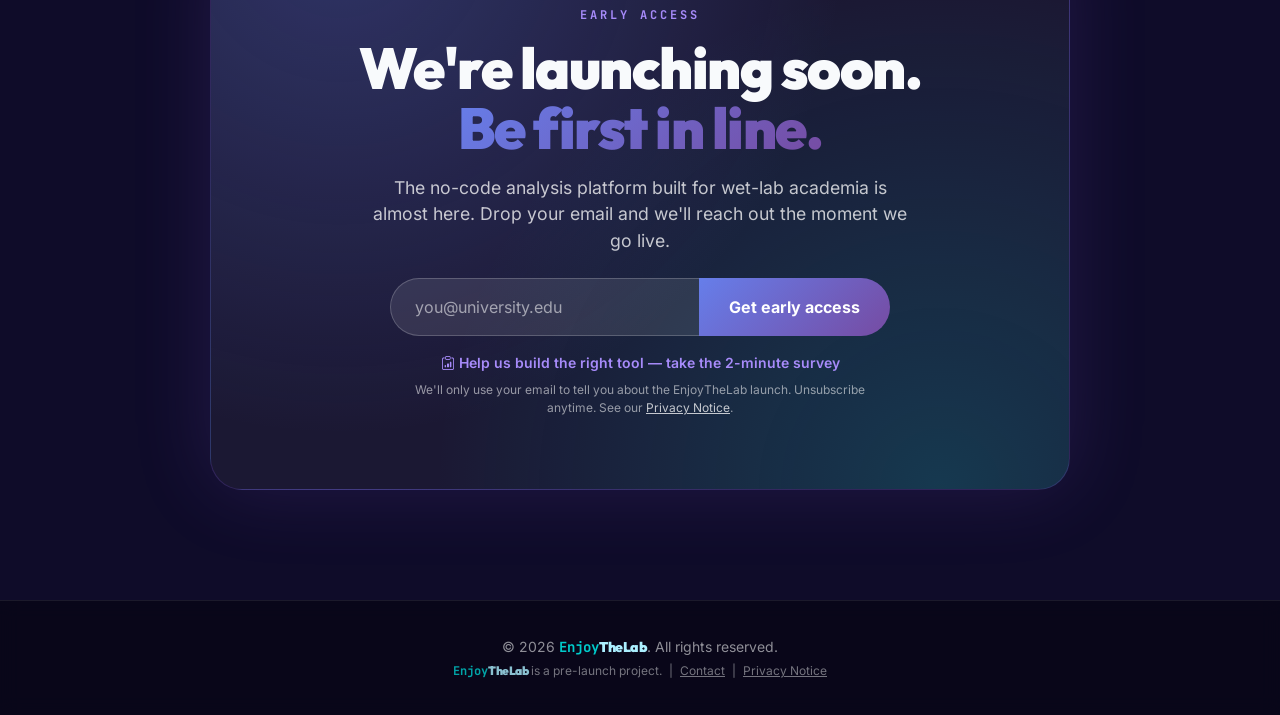
==== commit 3652ff6c: "New version" ====
--- a/index.html
+++ b/index.html
@@ -1,71 +1,87 @@
 <!DOCTYPE html>
-<html lang="en">
+<html lang="en" data-bs-theme="dark">
 <head>
     <meta charset="UTF-8">
     <meta name="viewport" content="width=device-width, initial-scale=1.0">
-    <title>EnjoyTheLab</title>
+    <title>EnjoyTheLab — From raw lab data to figures. No code.</title>
+    <meta name="description" content="EnjoyTheLab is the no-code analysis platform for wet-lab scientists. CRISPR screens, qPCR, BCA, predictive modeling and more — from raw data to publication-ready figures in minutes.">
+    <meta name="theme-color" content="#0f0c29">
+
+    <meta property="og:type" content="website">
+    <meta property="og:url" content="https://enjoythelab.com/">
+    <meta property="og:title" content="EnjoyTheLab — From raw lab data to figures. No code.">
+    <meta property="og:description" content="No-code analysis modules built by scientists, for scientists. Join the waitlist.">
+    <meta property="og:image" content="https://enjoythelab.com/analysis_screenshot.png">
+    <meta name="twitter:card" content="summary_large_image">
+    <meta name="twitter:title" content="EnjoyTheLab — From raw lab data to figures. No code.">
+    <meta name="twitter:description" content="No-code analysis modules built by scientists, for scientists. Join the waitlist.">
+    <meta name="twitter:image" content="https://enjoythelab.com/analysis_screenshot.png">
 
     <link rel="icon" type="image/png" href="logo_background.png">
     <link href="https://cdn.jsdelivr.net/npm/bootstrap@5.3.0/dist/css/bootstrap.min.css" rel="stylesheet">
     <link rel="stylesheet" href="https://cdn.jsdelivr.net/npm/bootstrap-icons@1.11.0/font/bootstrap-icons.css">
-    <link href="https://fonts.googleapis.com/css2?family=Inter:wght@300;400;500;600;700&family=JetBrains+Mono:wght@700&family=Outfit:wght@600;800;900&display=swap" rel="stylesheet">
+    <link href="fonts/fonts.css" rel="stylesheet">
+
+    <script>
+        // Apply the saved theme before first paint, and flag JS so reveal animations only hide content when they can run.
+        (function () {
+            var theme = 'dark';
+            try { theme = localStorage.getItem('theme') || 'dark'; } catch (e) {}
+            document.documentElement.setAttribute('data-bs-theme', theme);
+            document.documentElement.classList.add('js');
+        })();
+    </script>
 
     <style>
         :root, [data-bs-theme="dark"] {
             --bg-primary: #0f0c29;
             --bg-secondary: #302b63;
-            --bg-tertiary: #24243e;
             --bg-card: rgba(255, 255, 255, 0.05);
-            --bg-glass: rgba(255, 255, 255, 0.03);
             --bg-glass-hover: rgba(255, 255, 255, 0.08);
             --bg-glass-strong: rgba(255, 255, 255, 0.1);
-            --bg-input: rgba(0, 0, 0, 0.2);
             --bg-input-focus: rgba(0, 0, 0, 0.3);
-            --bg-navbar: rgba(15, 12, 41, 0.95);
+            --bg-navbar: rgba(15, 12, 41, 0.85);
             --bg-footer: rgba(5, 4, 15, 0.6);
             --bg-navbar-collapse: rgba(10, 8, 29, 0.95);
-            --bg-modal: #0d0b21;
             --bg-browser: #0d0b21;
             --bg-radial-glow: #1c154d;
+            --bg-band: rgba(255, 255, 255, 0.025);
             --text-primary: #f8fafc;
             --text-secondary: rgba(255, 255, 255, 0.75);
-            --text-muted: rgba(255, 255, 255, 0.5);
+            --text-muted: rgba(255, 255, 255, 0.55);
             --border-glass: rgba(255, 255, 255, 0.08);
             --border-glass-strong: rgba(255, 255, 255, 0.1);
             --border-glass-heavy: rgba(255, 255, 255, 0.2);
             --accent: #8b5cf6;
-            --accent-hover: #7c3aed;
             --accent-light: #a78bfa;
-            --accent-gradient-start: #667eea;
-            --accent-gradient-end: #764ba2;
             --accent-glow: rgba(139, 92, 246, 0.4);
             --accent-bg: rgba(139, 92, 246, 0.1);
+            --accent-border: rgba(139, 92, 246, 0.2);
             --logo-enjoy: #00cccc;
             --logo-thelab: #abefff;
             --success: #10b981;
+            --danger: #f87171;
             --shadow-card: 0 8px 32px 0 rgba(0, 0, 0, 0.37);
             --shadow-glow: 0 4px 15px 0 rgba(139, 92, 246, 0.4);
             --shadow-glow-hover: 0 6px 25px 0 rgba(139, 92, 246, 0.6);
             --gradient-text: linear-gradient(135deg, #667eea 0%, #764ba2 100%);
+            --gradient-hero: linear-gradient(120deg, #a78bfa 0%, #667eea 40%, #00cccc 100%);
             --btn-primary-gradient: linear-gradient(135deg, #667eea 0%, #764ba2 100%);
         }
 
         [data-bs-theme="light"] {
             --bg-primary: #faf8ff;
             --bg-secondary: #ede8f5;
-            --bg-tertiary: #e2d9f0;
-            --bg-card: rgba(255, 255, 255, 0.7);
-            --bg-glass: rgba(255, 255, 255, 0.5);
-            --bg-glass-hover: rgba(139, 92, 246, 0.04);
+            --bg-card: rgba(255, 255, 255, 0.75);
+            --bg-glass-hover: rgba(139, 92, 246, 0.05);
             --bg-glass-strong: rgba(139, 92, 246, 0.04);
-            --bg-input: #ffffff;
             --bg-input-focus: #ffffff;
-            --bg-navbar: rgba(250, 248, 255, 0.95);
+            --bg-navbar: rgba(250, 248, 255, 0.88);
             --bg-footer: rgba(250, 248, 255, 0.9);
             --bg-navbar-collapse: rgba(250, 248, 255, 0.98);
-            --bg-modal: #ffffff;
             --bg-browser: #f5f0ff;
             --bg-radial-glow: #e8e0f5;
+            --bg-band: rgba(124, 58, 237, 0.03);
             --text-primary: #0f172a;
             --text-secondary: #334155;
             --text-muted: #64748b;
@@ -73,492 +89,493 @@
             --border-glass-strong: rgba(0, 0, 0, 0.1);
             --border-glass-heavy: rgba(0, 0, 0, 0.15);
             --accent: #7c3aed;
-            --accent-hover: #6d28d9;
-            --accent-light: #8b5cf6;
-            --accent-glow: rgba(124, 58, 237, 0.55);
+            --accent-light: #7c3aed;
+            --accent-glow: rgba(124, 58, 237, 0.35);
             --accent-bg: rgba(124, 58, 237, 0.08);
-            --logo-enjoy: #00cccc;
-            --logo-thelab: #abefff;
+            --accent-border: rgba(124, 58, 237, 0.2);
             --success: #059669;
+            --danger: #dc2626;
             --shadow-card: 0 8px 32px 0 rgba(0, 0, 0, 0.08);
-            --shadow-glow: 0 4px 15px 0 rgba(124, 58, 237, 0.2);
-            --shadow-glow-hover: 0 6px 25px 0 rgba(124, 58, 237, 0.3);
-            --gradient-text: linear-gradient(135deg, #667eea 0%, #764ba2 100%);
-            --btn-primary-gradient: linear-gradient(135deg, #667eea 0%, #764ba2 100%);
-        }
-
-        html {
-            scroll-behavior: smooth;
-            overflow-x: hidden;
-            background-color: var(--bg-primary);
-        }
-
+            --shadow-glow: 0 4px 15px 0 rgba(124, 58, 237, 0.25);
+            --shadow-glow-hover: 0 6px 25px 0 rgba(124, 58, 237, 0.35);
+            --gradient-hero: linear-gradient(120deg, #7c3aed 0%, #4f46e5 45%, #0891b2 100%);
+        }
+
+        /* ---------- Base ---------- */
+        html { scroll-behavior: smooth; scroll-padding-top: 80px; overflow-x: hidden; background-color: var(--bg-primary); }
         body {
             min-height: 100vh;
-            height: auto !important;
             margin: 0;
-            padding: 0;
-            display: flex;
-            flex-direction: column;
             font-family: 'Inter', sans-serif;
-            position: relative;
             background-color: transparent !important;
             color: var(--text-primary) !important;
             -webkit-tap-highlight-color: transparent;
-            font-size: 16px;
-        }
-
+            overflow-x: hidden;
+        }
         body::before {
             content: "";
-            position: fixed;
-            top: 0; left: 0; width: 100%; height: 100%;
+            position: fixed; inset: 0;
             background: radial-gradient(circle at 80% 20%, var(--bg-radial-glow) 0%, var(--bg-primary) 60%);
             z-index: -2;
         }
-
         .sticky-bg-logo {
-            position: fixed;
-            top: 50%;
-            left: 50%;
+            position: fixed; top: 50%; left: 50%;
             transform: translate(-50%, -50%);
-            width: 90vw;
-            max-width: 700px;
-            height: 90vw;
-            max-height: 700px;
-            background-image: url('logo_background.png');
-            background-repeat: no-repeat;
-            background-position: center;
-            background-size: contain;
-            opacity: 0.5;
-            z-index: -1;
-            pointer-events: none;
-        }
-
-        main {
-            flex: 1 0 auto;
-            position: relative;
-            z-index: 1;
-        }
+            width: 90vw; max-width: 700px; height: 90vw; max-height: 700px;
+            background: url('logo_background.png') no-repeat center / contain;
+            opacity: 0.1; z-index: -1; pointer-events: none;
+        }
+        [data-bs-theme="light"] .sticky-bg-logo { opacity: 0.25; }
+        @media (max-width: 576px) { .sticky-bg-logo { opacity: 0.05 !important; } }
 
         h1, h2, h3, h4, h5, h6 { font-family: 'Outfit', sans-serif; }
+        .text-muted-c { color: var(--text-muted) !important; }
+        .text-secondary-c { color: var(--text-secondary) !important; }
+        .mono { font-family: 'JetBrains Mono', monospace; }
 
         .enjoy-big { font-family: 'JetBrains Mono', monospace; color: var(--logo-enjoy); font-weight: 700; }
         .the-lab-big { font-family: 'Outfit', sans-serif; color: var(--logo-thelab); font-weight: 900; letter-spacing: -0.5px; }
-.brand-enjoy {
-    font-family: 'JetBrains Mono', monospace;
-    color: var(--logo-enjoy);
-    font-weight: 700;
-    display: inline;
-    /* Added text-shadow */
-    text-shadow: 1px 1px 2px rgba(0, 0, 0, 0.8);
-}
-
-.brand-thelab {
-    font-family: 'Outfit', sans-serif;
-    color: var(--logo-thelab);
-    font-weight: 800;
-    letter-spacing: -0.3px;
-    display: inline;
-    /* Added text-shadow */
-    text-shadow: 1px 1px 2px rgba(0, 0, 0, 0.8);
-}
-
+
+        .section { padding: 110px 0; position: relative; }
+        .section + .section { border-top: 1px solid var(--border-glass); }
+        .eyebrow {
+            display: inline-block;
+            font-family: 'JetBrains Mono', monospace;
+            font-size: 12px; font-weight: 700;
+            letter-spacing: 3px; text-transform: uppercase;
+            color: var(--accent-light);
+            margin-bottom: 14px;
+        }
+        .section-title {
+            background: var(--gradient-text);
+            -webkit-background-clip: text; background-clip: text;
+            -webkit-text-fill-color: transparent;
+        }
+        .section-head { max-width: 760px; margin: 0 auto 56px; text-align: center; }
+        .section-head h2 { font-size: clamp(2rem, 4.2vw, 3.1rem); font-weight: 800; letter-spacing: -1px; line-height: 1.1; }
+        .section-head p { color: var(--text-secondary); font-size: 1.1rem; line-height: 1.7; margin: 18px auto 0; max-width: 640px; }
+
+        /* ---------- Nav ---------- */
         .glass-nav {
             background-color: var(--bg-navbar) !important;
             backdrop-filter: blur(20px);
+            -webkit-backdrop-filter: blur(20px);
             border-bottom: 1px solid var(--border-glass) !important;
             z-index: 1050;
-        }
-
+            transition: padding 0.3s ease;
+        }
+        .glass-nav .nav-link { color: var(--text-secondary) !important; font-weight: 500; font-size: 0.92rem; transition: color 0.2s ease; }
+        .glass-nav .nav-link:hover { color: var(--accent-light) !important; }
+        .navbar-brand .enjoy-big { font-size: 1.35rem; }
+        .navbar-brand .the-lab-big { font-size: 1.5rem; }
+        #theme-toggle {
+            font-size: 1rem; line-height: 1;
+            color: var(--text-primary);
+            border: 1px solid var(--border-glass-heavy);
+            border-radius: 50%;
+            width: 38px; height: 38px;
+            display: flex; align-items: center; justify-content: center;
+            transition: all 0.3s ease; background: transparent;
+        }
+        #theme-toggle:hover { background: var(--bg-glass-hover); border-color: var(--accent); }
+        [data-bs-theme="light"] .navbar-toggler-icon {
+            background-image: url("data:image/svg+xml,%3csvg xmlns='http://www.w3.org/2000/svg' viewBox='0 0 30 30'%3e%3cpath stroke='rgba(0,0,0,0.75)' stroke-linecap='round' stroke-miterlimit='10' stroke-width='2' d='M4 7h22M4 15h22M4 23h22'/%3e%3c/svg%3e");
+        }
+
+        /* ---------- Buttons & form ---------- */
+        .btn-glow {
+            background: var(--btn-primary-gradient) !important;
+            border: none !important; color: #fff !important;
+            font-weight: 700; letter-spacing: 0.3px;
+            border-radius: 50px; padding: 10px 22px;
+            box-shadow: var(--shadow-glow);
+            transition: transform 0.25s ease, box-shadow 0.25s ease;
+            text-decoration: none;
+            display: inline-flex; align-items: center; justify-content: center; gap: 8px;
+        }
+        .btn-glow:hover { transform: translateY(-2px); box-shadow: var(--shadow-glow-hover); }
+
+        .notify-form { flex-wrap: nowrap; }
+        .notify-form .form-control {
+            background: var(--bg-glass-strong);
+            border: 1px solid var(--border-glass-heavy);
+            color: var(--text-primary);
+            border-radius: 50px 0 0 50px;
+            padding-left: 24px; height: 58px;
+        }
+        .notify-form .form-control::placeholder { color: var(--text-muted); }
+        .notify-form .form-control:focus {
+            background: var(--bg-input-focus);
+            border-color: var(--accent);
+            box-shadow: 0 0 0 0.2rem var(--accent-bg);
+            color: var(--text-primary);
+        }
+        [data-bs-theme="light"] .notify-form .form-control { background: #fff; }
+        .notify-form .btn {
+            border-radius: 0 50px 50px 0;
+            background: var(--btn-primary-gradient);
+            color: #fff; font-weight: 700;
+            padding: 0 30px; border: none;
+            white-space: nowrap;
+            transition: box-shadow 0.2s ease, filter 0.2s ease;
+        }
+        .notify-form .btn:hover { box-shadow: var(--shadow-glow); filter: brightness(1.08); color: #fff; }
+        .form-footnote { font-size: 12px; color: var(--text-muted); }
+        .form-footnote a { color: var(--text-secondary); }
+        .survey-link { color: var(--accent-light); font-weight: 600; text-decoration: none; }
+        .survey-link:hover { text-decoration: underline; color: var(--accent-light); }
+        .form-success { color: var(--success); font-weight: 600; font-size: 0.9rem; }
+
+        /* ---------- Hero ---------- */
+        .hero {
+            min-height: 100vh; min-height: 100svh;
+            display: flex; align-items: center;
+            padding: 110px 0 50px;
+            position: relative; overflow: hidden;
+        }
+        .hero > .container { width: 100%; }
+
+        .hero-pill {
+            display: inline-flex; align-items: center; gap: 10px;
+            padding: 6px 16px 6px 8px;
+            border-radius: 50px;
+            background: var(--accent-bg);
+            border: 1px solid var(--accent-border);
+            font-size: 13px; font-weight: 600; color: var(--text-secondary);
+            margin-bottom: 20px;
+        }
+        .hero-pill .tag {
+            background: var(--btn-primary-gradient); color: #fff;
+            font-size: 11px; font-weight: 800; letter-spacing: 0.6px;
+            padding: 3px 10px; border-radius: 50px;
+        }
+        .hero h1 {
+            font-size: clamp(2.5rem, 5vw, 4rem);
+            font-weight: 900;
+            line-height: 1.04;
+            letter-spacing: -2px;
+            margin-bottom: 20px;
+        }
+        .rotator {
+            display: block;
+            width: max-content;
+            max-width: 100%;
+            background: var(--gradient-hero);
+            background-size: 200% auto;
+            -webkit-background-clip: text; background-clip: text;
+            -webkit-text-fill-color: transparent;
+            animation: shimmer 6s linear infinite;
+            transition: opacity 0.35s ease, transform 0.35s ease;
+            white-space: nowrap;
+        }
+        .rotator.out { opacity: 0; transform: translateY(14px); }
+        @keyframes shimmer { to { background-position: 200% center; } }
+        .hero-sub { font-size: 1.2rem; line-height: 1.65; color: var(--text-secondary); max-width: 560px; margin-bottom: 26px; }
+        .hero-sub strong { color: var(--text-primary); }
+        .trust-row { display: flex; flex-wrap: wrap; gap: 8px 22px; margin-top: 22px; font-size: 13px; color: var(--text-muted); }
+        .trust-row i { color: var(--success); margin-right: 6px; }
+
+        .browser-mockup {
+            background-color: var(--bg-browser) !important;
+            border: 1px solid var(--border-glass-strong) !important;
+            border-radius: 1rem;
+            position: relative;
+            box-shadow: 0 30px 70px rgba(0, 0, 0, 0.6), 0 0 60px var(--accent-glow);
+            overflow: hidden;
+            transition: transform 0.4s ease;
+        }
+        .browser-mockup:hover { transform: translateY(-4px); }
+        [data-bs-theme="light"] .browser-mockup { box-shadow: 0 30px 70px rgba(0, 0, 0, 0.12), 0 0 40px rgba(124, 58, 237, 0.15); }
+        .browser-header {
+            background: var(--bg-glass-strong);
+            padding: 12px 20px;
+            border-bottom: 1px solid var(--border-glass);
+            display: flex; align-items: center; position: relative;
+        }
+        .browser-dots { display: flex; gap: 6px; }
+        .browser-dot { width: 10px; height: 10px; border-radius: 50%; }
+        .browser-url { font-size: 11px; color: var(--text-muted); }
+        .screenshot-img { width: 100%; height: auto; display: block; }
+        .live-badge {
+            background: var(--btn-primary-gradient) !important; color: #fff !important;
+            font-size: 11px; font-weight: 800; letter-spacing: 0.5px;
+        }
+        .ping { animation: pulse 2s infinite; }
+        @keyframes pulse {
+            0% { transform: scale(0.95); opacity: 1; }
+            70% { transform: scale(2.2); opacity: 0; }
+            100% { transform: scale(0.95); opacity: 0; }
+        }
+
+        /* ---------- Marquee ---------- */
+        .marquee {
+            border-top: 1px solid var(--border-glass);
+            border-bottom: 1px solid var(--border-glass);
+            background: var(--bg-band);
+            overflow: hidden;
+            padding: 22px 0;
+            -webkit-mask-image: linear-gradient(90deg, transparent, #000 10%, #000 90%, transparent);
+            mask-image: linear-gradient(90deg, transparent, #000 10%, #000 90%, transparent);
+        }
+        .marquee-track { display: flex; width: max-content; animation: marquee 45s linear infinite; }
+        .marquee:hover .marquee-track { animation-play-state: paused; }
+        .marquee-item {
+            display: inline-flex; align-items: center; gap: 10px;
+            padding: 0 30px;
+            font-family: 'JetBrains Mono', monospace;
+            font-size: 14px; font-weight: 500;
+            color: var(--text-muted);
+            white-space: nowrap;
+        }
+        .marquee-item i { color: var(--accent-light); }
+        @keyframes marquee { to { transform: translateX(-50%); } }
+
+        /* ---------- Cards ---------- */
         .glass-card {
             background: var(--bg-card) !important;
             border: 1px solid var(--border-glass-strong) !important;
             border-radius: 1.25rem;
             color: var(--text-primary) !important;
             backdrop-filter: blur(10px);
-            transition: all 0.3s cubic-bezier(0.4, 0, 0.2, 1);
-        }
-
+            -webkit-backdrop-filter: blur(10px);
+            transition: transform 0.35s cubic-bezier(0.16, 1, 0.3, 1), border-color 0.35s ease, box-shadow 0.35s ease;
+        }
         .glass-card:hover {
-            transform: translateY(-5px);
-            border-color: rgba(139, 92, 246, 0.3) !important;
-            box-shadow: 0 10px 30px rgba(139, 92, 246, 0.08);
-        }
-
-        .section-title {
-            background: var(--gradient-text);
-            -webkit-background-clip: text;
-            -webkit-text-fill-color: transparent;
-            background-clip: text;
-        }
-
-        .hero-section {
-            display: flex;
-            align-items: center;
-            min-height: 100vh;
-            padding-top: 140px;
-            padding-bottom: 60px;
-        }
-
-        .content-section {
-            display: flex;
-            flex-direction: column;
-            justify-content: center;
-            min-height: 100vh;
-            padding: 40px 0;
-            position: relative;
-            z-index: 2;
-            border-top: 1px solid var(--border-glass);
-        }
-
-        .browser-mockup {
-            background-color: var(--bg-browser) !important;
-            border: 1px solid rgba(255, 255, 255, 0.1) !important;
-            border-radius: 1rem;
-            position: relative;
-            box-shadow: 0 30px 70px rgba(0, 0, 0, 0.8), 0 0 40px var(--accent-glow);
-            overflow: hidden;
-        }
-
-        .browser-header {
-            background: rgba(255, 255, 255, 0.03);
-            padding: 12px 20px;
-            border-bottom: 1px solid rgba(255, 255, 255, 0.05);
-            display: flex;
-            align-items: center;
-        }
-
-        .browser-dots { display: flex; gap: 6px; }
-        .browser-dot { width: 10px; height: 10px; border-radius: 50%; background: rgba(255,255,255,0.2); }
-        .screenshot-img { width: 100%; height: auto; display: block; opacity: 0.95; }
-
-        .live-badge {
-            background: var(--btn-primary-gradient) !important;
-            color: #fff !important;
-            font-size: 11px;
-            font-weight: 800;
-            letter-spacing: 0.5px;
-            box-shadow: 0 4px 12px rgba(139, 92, 246, 0.3);
-        }
-
+            transform: translateY(-6px);
+            border-color: rgba(139, 92, 246, 0.4) !important;
+            box-shadow: 0 18px 40px rgba(139, 92, 246, 0.12);
+        }
+        [data-bs-theme="light"] .glass-card {
+            border-color: rgba(124, 58, 237, 0.14) !important;
+            box-shadow: var(--shadow-card);
+        }
         .icon-circle {
-            width: 44px; height: 44px;
+            width: 48px; height: 48px;
             display: flex; align-items: center; justify-content: center;
-            border-radius: 12px;
+            border-radius: 14px;
             background: var(--accent-bg) !important;
             color: var(--accent-light) !important;
-            font-size: 1.2rem;
-        }
-
+            font-size: 1.3rem; flex-shrink: 0;
+        }
         .module-tag {
             display: inline-block;
-            padding: 4px 14px;
-            border-radius: 50px;
-            font-size: 11px;
-            font-weight: 700;
-            letter-spacing: 0.8px;
-            text-transform: uppercase;
+            padding: 4px 12px; border-radius: 50px;
+            font-size: 10.5px; font-weight: 700;
+            letter-spacing: 0.8px; text-transform: uppercase;
             background: var(--accent-bg);
-            border: 1px solid rgba(139, 92, 246, 0.2);
+            border: 1px solid var(--accent-border);
             color: var(--accent-light);
         }
-
-        .btn-glow {
-            background: var(--btn-primary-gradient) !important;
-            border: none !important;
-            color: #fff !important;
-            font-weight: 700;
-            letter-spacing: 0.5px;
-            border-radius: 50px;
-            padding: 14px 28px;
+        .chip {
+            display: inline-block;
+            font-size: 12px; font-weight: 600;
+            padding: 4px 11px; border-radius: 50px;
+            background: var(--bg-glass-strong);
+            border: 1px solid var(--border-glass);
+            color: var(--text-secondary);
+        }
+
+        /* ---------- Old way vs new way ---------- */
+        .vs-card { padding: 28px; height: 100%; display: flex; flex-direction: column; }
+        .vs-old { border-color: rgba(248, 113, 113, 0.3) !important; }
+        .vs-old:hover { border-color: rgba(248, 113, 113, 0.5) !important; box-shadow: 0 18px 40px rgba(248, 113, 113, 0.1); }
+        .vs-new { border-color: rgba(139, 92, 246, 0.35) !important; box-shadow: 0 0 50px rgba(139, 92, 246, 0.12); }
+        .vs-label {
+            font-size: 11px; font-weight: 800; letter-spacing: 1px;
+            padding: 4px 10px; border-radius: 50px;
+        }
+        .vs-label.bad { background: rgba(248, 113, 113, 0.12); color: var(--danger); }
+        .vs-label.good { background: var(--btn-primary-gradient); color: #fff; }
+        .terminal {
+            background: #0a0819;
+            border: 1px solid rgba(255, 255, 255, 0.08);
+            border-radius: 12px;
+            padding: 18px 18px 16px;
+            font-family: 'JetBrains Mono', monospace;
+            font-size: 12.5px; line-height: 1.75;
+            color: #a9b7c6;
+            min-height: 300px;
+            overflow-x: auto;
+        }
+        .terminal .c { color: #6b7280; }
+        .terminal .p { color: #cc7832; }
+        .terminal .s { color: #6a8759; }
+        .terminal .e { color: #f87171; }
+        .terminal .w { color: #fbbf24; }
+        .terminal .cursor { display: inline-block; width: 8px; height: 15px; background: #a9b7c6; vertical-align: -2px; animation: blink 1s steps(1) infinite; }
+        @keyframes blink { 50% { opacity: 0; } }
+        .js .terminal.typing .t-line { opacity: 0; }
+        .terminal .t-line { transition: opacity 0.15s ease; white-space: nowrap; }
+        .terminal .t-line.shown, .js .terminal.typing .t-line.shown { opacity: 1; }
+        .vs-shot { border-radius: 12px; overflow: hidden; border: 1px solid var(--accent-border); box-shadow: 0 14px 34px rgba(0, 0, 0, 0.35); }
+        .vs-shot img { width: 100%; display: block; }
+        .vs-list { list-style: none; padding: 0; margin: 22px 0 0; display: flex; flex-direction: column; gap: 10px; font-size: 0.95rem; color: var(--text-secondary); }
+        .vs-list i { margin-right: 10px; }
+        .vs-old .vs-list i { color: var(--danger); }
+        .vs-new .vs-list i { color: var(--success); }
+
+        /* ---------- Stats ---------- */
+        .stats { background: var(--bg-band); }
+        .stat-num {
+            font-family: 'Outfit', sans-serif;
+            font-size: clamp(2.6rem, 5vw, 3.8rem);
+            font-weight: 900; line-height: 1;
+            background: var(--gradient-hero);
+            -webkit-background-clip: text; background-clip: text;
+            -webkit-text-fill-color: transparent;
+        }
+        .stat-label { color: var(--text-secondary); font-size: 0.95rem; margin-top: 10px; }
+
+        /* ---------- Modules ---------- */
+        .module-card { padding: 28px; height: 100%; display: flex; flex-direction: column; }
+        .module-card h3 { font-weight: 800; font-size: 1.4rem; margin: 16px 0 8px; }
+        .module-card p { color: var(--text-secondary); font-size: 0.95rem; line-height: 1.65; }
+        .module-card .chips { margin-top: auto; padding-top: 10px; display: flex; flex-wrap: wrap; gap: 6px; }
+        .module-featured {
+            padding: 36px;
+            background:
+                radial-gradient(circle at 0% 0%, rgba(139, 92, 246, 0.16), transparent 55%),
+                var(--bg-card) !important;
+            border-color: rgba(139, 92, 246, 0.35) !important;
+        }
+        .module-featured h3 { font-size: 2rem; }
+        .pipeline { display: flex; align-items: center; flex-wrap: wrap; gap: 10px; margin: 22px 0; }
+        .pipe-step {
+            padding: 10px 16px; border-radius: 12px;
+            background: var(--bg-glass-strong);
+            border: 1px solid var(--border-glass-strong);
+            font-weight: 600; font-size: 0.9rem;
+        }
+        .pipe-step.alt { border-color: var(--accent-border); color: var(--accent-light); }
+        .pipe-arrow { color: var(--text-muted); }
+        .coming-card {
+            padding: 28px; height: 100%;
+            background: rgba(251, 191, 36, 0.04);
+            border: 1px dashed rgba(251, 191, 36, 0.35);
+            border-radius: 1.25rem;
+            display: flex; flex-direction: column;
+        }
+        .coming-card .icon-circle { background: rgba(251, 191, 36, 0.12) !important; color: #f59e0b !important; }
+        .coming-card .soon { color: #f59e0b; font-weight: 800; font-size: 12px; letter-spacing: 1.5px; text-transform: uppercase; }
+        .coming-list { list-style: none; padding: 0 0 0 12px; margin: 16px 0 20px; border-left: 2px solid rgba(251, 191, 36, 0.3); display: flex; flex-direction: column; gap: 8px; color: var(--text-secondary); font-size: 0.92rem; }
+        .btn-soon { background: rgba(251, 191, 36, 0.12); color: #f59e0b; border: 1px solid rgba(251, 191, 36, 0.3); border-radius: 50px; font-weight: 600; margin-top: auto; }
+        .btn-soon:hover { background: rgba(251, 191, 36, 0.2); color: #f59e0b; }
+
+        /* ---------- Steps ---------- */
+        .step-card { padding: 34px 28px; text-align: center; height: 100%; position: relative; }
+        .step-num {
+            width: 62px; height: 62px; margin: 0 auto 22px;
+            border-radius: 50%;
+            display: flex; align-items: center; justify-content: center;
+            background: var(--btn-primary-gradient);
+            color: #fff; font-family: 'Outfit', sans-serif; font-weight: 900; font-size: 1.5rem;
             box-shadow: var(--shadow-glow);
-            transition: all 0.3s ease;
-            text-decoration: none;
-            display: inline-flex;
-            align-items: center;
-            justify-content: center;
-            min-height: 48px;
-        }
-
-        .btn-glow:hover {
-            transform: translateY(-2px);
-            box-shadow: var(--shadow-glow-hover);
-            color: #fff !important;
-        }
-
-        .btn-outline-glass-alt {
-            background: linear-gradient(135deg, #764ba2 0%, #667eea 100%) !important;
-            border: none !important;
-            color: #fff !important;
-            font-weight: 700;
-            letter-spacing: 0.5px;
-            border-radius: 50px;
-            padding: 14px 28px;
-            box-shadow: 0 4px 15px rgba(139, 92, 246, 0.25);
-            transition: all 0.3s ease;
-            text-decoration: none;
-            display: inline-flex;
-            align-items: center;
-            justify-content: center;
-            min-height: 48px;
-        }
-
-        .btn-outline-glass-alt:hover {
-            transform: translateY(-2px);
-            box-shadow: 0 6px 25px rgba(139, 92, 246, 0.45);
-            color: #fff !important;
-        }
-
-        .btn-cta-primary {
-            background: var(--btn-primary-gradient) !important;
-            border: none !important;
-            color: #fff !important;
-            font-weight: 700;
-            border-radius: 50px;
-            padding: 16px 36px;
-            box-shadow: var(--shadow-glow);
-            transition: all 0.3s ease;
-            text-decoration: none;
-            display: inline-flex;
-            align-items: center;
-            justify-content: center;
-            gap: 10px;
-            min-height: 52px;
-        }
-
-        .btn-cta-primary:hover {
-            transform: translateY(-3px);
-            box-shadow: var(--shadow-glow-hover);
-            color: #fff !important;
-        }
-
-        .btn-cta-secondary {
+        }
+        .step-card h3 { font-weight: 800; font-size: 1.35rem; }
+        .step-card p { color: var(--text-secondary); margin: 0; line-height: 1.65; }
+        .step-card .step-time { margin-top: 16px; font-size: 12px; color: var(--accent-light); font-family: 'JetBrains Mono', monospace; }
+
+        /* ---------- Advantages ---------- */
+        .adv-card { padding: 30px; height: 100%; }
+        .adv-icon {
+            width: 72px; height: 72px; border-radius: 50%;
+            display: flex; align-items: center; justify-content: center;
             background: var(--bg-glass-strong);
-            border: 1px solid var(--border-glass-heavy) !important;
-            backdrop-filter: blur(10px);
-            color: var(--text-primary) !important;
-            font-weight: 600;
-            border-radius: 50px;
-            padding: 16px 36px;
-            transition: all 0.3s ease;
-            text-decoration: none;
-            display: inline-flex;
-            align-items: center;
-            justify-content: center;
-            gap: 10px;
-            min-height: 52px;
-        }
-
-        .btn-cta-secondary:hover {
-            background: var(--bg-glass-hover);
-            border-color: var(--accent) !important;
-            transform: translateY(-3px);
-            color: var(--text-primary) !important;
-        }
-
-        .notify-form .form-control {
-            background: var(--bg-glass-strong);
-            border: 1px solid var(--border-glass-heavy);
-            color: var(--text-primary);
-            border-radius: 50px 0 0 50px;
-            padding-left: 24px;
-            height: 54px;
-        }
-
-        .notify-form .form-control:focus {
-            background: var(--bg-glass-hover);
-            border-color: var(--accent);
-            box-shadow: 0 0 0 0.2rem rgba(139, 92, 246, 0.25);
-            color: var(--text-primary);
-        }
-
-        .notify-form .btn {
-            border-radius: 0 50px 50px 0;
-            background: var(--btn-primary-gradient);
-            color: #fff;
-            font-weight: 700;
-            padding: 0 32px;
-            border: none;
-            transition: all 0.2s ease;
-        }
-
-        .notify-form .btn:hover {
-            box-shadow: var(--shadow-glow);
-        }
+            border: 1px solid var(--border-glass-strong);
+            margin-bottom: 22px;
+            transition: transform 0.35s ease, box-shadow 0.35s ease;
+        }
+        .adv-card:hover .adv-icon { transform: scale(1.08); box-shadow: 0 0 24px var(--accent-glow); }
+        .adv-card h3 { font-weight: 800; font-size: 1.3rem; }
+        .adv-card p { color: var(--text-secondary); margin: 0; line-height: 1.65; }
+
+        /* ---------- Team ---------- */
+        .team-card { padding: 28px 22px; text-align: center; height: 100%; }
+        .team-card img {
+            width: 108px; height: 108px; object-fit: cover; border-radius: 50%;
+            margin: 0 auto 16px; display: block;
+            box-shadow: 0 0 0 3px var(--accent-border), 0 0 22px var(--accent-bg);
+            transition: transform 0.35s ease, box-shadow 0.35s ease;
+        }
+        .team-card:hover img { transform: scale(1.05); box-shadow: 0 0 0 3px var(--accent), 0 0 28px var(--accent-glow); }
+        .team-card h3 { font-size: 1.15rem; font-weight: 800; margin-bottom: 4px; }
+        .team-role { font-size: 0.72rem; font-weight: 700; text-transform: uppercase; letter-spacing: 1px; }
+        .team-card p { color: var(--text-muted); font-size: 0.86rem; line-height: 1.55; margin: 12px 0 0; }
+
+        /* ---------- CTA ---------- */
+        .cta-box {
+            max-width: 860px; margin: 0 auto;
+            padding: 72px 40px;
+            text-align: center;
+            border-radius: 2rem;
+            position: relative; overflow: hidden;
+            background:
+                radial-gradient(circle at 15% 0%, rgba(102, 126, 234, 0.28), transparent 55%),
+                radial-gradient(circle at 85% 100%, rgba(0, 204, 204, 0.18), transparent 55%),
+                var(--bg-card);
+            border: 1px solid var(--accent-border);
+            box-shadow: 0 0 80px rgba(139, 92, 246, 0.15);
+        }
+        .cta-box h2 { font-size: clamp(2.2rem, 5vw, 3.6rem); font-weight: 900; letter-spacing: -1.5px; line-height: 1.05; }
 
         footer {
-            flex-shrink: 0;
             background: var(--bg-footer);
             border-top: 1px solid var(--border-glass);
-            padding: 2rem 0;
-            position: relative;
-            z-index: 2;
+            padding: 2.2rem 0;
             backdrop-filter: blur(10px);
-        }
-
-        .ping { animation: pulse-violet 2s infinite; }
-        @keyframes pulse-violet {
-            0% { transform: scale(0.95); opacity: 1; }
-            70% { transform: scale(2.2); opacity: 0; }
-            100% { transform: scale(0.95); opacity: 0; }
-        }
-
-        .cta-section {
-            display: flex;
-            align-items: center;
-            justify-content: center;
-            min-height: 100vh;
-            border-top: 1px solid var(--border-glass);
-            padding: 40px 0;
-            position: relative;
-            z-index: 2;
-        }
-
-        [data-bs-theme="light"] .glass-card {
-            border: 1px solid rgba(139, 92, 246, 0.15) !important;
-            box-shadow: var(--shadow-card), inset 0 1px 0 rgba(139, 92, 246, 0.08) !important;
-        }
-
-        [data-bs-theme="light"] .browser-mockup {
-            border: 1px solid var(--border-glass-heavy) !important;
-            box-shadow: 0 30px 70px rgba(0, 0, 0, 0.1), 0 0 40px rgba(124, 58, 237, 0.15);
-        }
-
-        [data-bs-theme="light"] .browser-header {
-            background: rgba(0, 0, 0, 0.02);
-            border-bottom: 1px solid rgba(0, 0, 0, 0.05);
-        }
-
-        [data-bs-theme="light"] .browser-dot {
-            background: rgba(0, 0, 0, 0.15);
-        }
-
-        [data-bs-theme="light"] .notify-form .form-control {
-            background: var(--bg-input);
-            border: 1px solid var(--border-glass-heavy);
-            color: var(--text-primary);
-        }
-
-        [data-bs-theme="light"] .notify-form .form-control:focus {
-            background: var(--bg-input-focus);
-            border-color: var(--accent);
-            box-shadow: 0 0 0 0.2rem rgba(124, 58, 237, 0.25);
-            color: var(--text-primary);
-        }
-
-        [data-bs-theme="light"] .text-white-50 {
-            color: var(--text-muted) !important;
-        }
-
-        [data-bs-theme="light"] a.text-white.text-decoration-underline {
-            color: var(--accent) !important;
-        }
-
-        [data-bs-theme="light"] .modal-content .text-white {
-            color: var(--text-primary) !important;
-        }
-
-        [data-bs-theme="light"] .modal-content {
-            background: var(--bg-modal) !important;
-            border-color: var(--border-glass-heavy) !important;
-            color: var(--text-primary) !important;
-        }
-
-        [data-bs-theme="light"] .btn-close-white {
-            filter: none;
-        }
-
-        [data-bs-theme="dark"] .sticky-bg-logo {
-            opacity: 0.2;
-        }
-
-        [data-bs-theme="light"] .navbar-toggler-icon {
-            background-image: url("data:image/svg+xml,%3csvg xmlns='http://www.w3.org/2000/svg' viewBox='0 0 30 30'%3e%3cpath stroke='rgba(0,0,0,0.75)' stroke-linecap='round' stroke-miterlimit='10' stroke-width='2' d='M4 7h22M4 15h22M4 23h22'/%3e%3c/svg%3e");
-        }
-
-        #theme-toggle {
-            font-size: 1.1rem;
-            line-height: 1;
-            color: var(--text-primary);
-            border: 1px solid var(--border-glass-heavy);
-            border-radius: 50%;
-            width: 38px;
-            height: 38px;
-            display: flex;
-            align-items: center;
-            justify-content: center;
-            transition: all 0.3s ease;
-            background: transparent;
-        }
-        #theme-toggle:hover {
-            background: var(--bg-glass-hover);
-            border-color: var(--accent);
-        }
-
+            color: var(--text-muted);
+        }
+        footer a { color: var(--text-muted); }
+
+
+        /* ---------- Reveal on scroll ---------- */
+        .js .reveal { opacity: 0; transform: translateY(28px); transition: opacity 0.8s cubic-bezier(0.16, 1, 0.3, 1), transform 0.8s cubic-bezier(0.16, 1, 0.3, 1); }
+        .js .reveal.in { opacity: 1; transform: none; }
+        .js .reveal.d1 { transition-delay: 0.08s; }
+        .js .reveal.d2 { transition-delay: 0.16s; }
+        .js .reveal.d3 { transition-delay: 0.24s; }
+
+        @media (prefers-reduced-motion: reduce) {
+            html { scroll-behavior: auto; }
+            .marquee-track, .rotator, .ping, .terminal .cursor { animation: none !important; }
+            .js .reveal { opacity: 1; transform: none; transition: none; }
+            .js .terminal.typing .t-line { opacity: 1; }
+            .browser-mockup:hover { transform: none; }
+        }
+
+        /* ---------- Responsive ---------- */
         @media (max-width: 991px) {
-            .hero-section { padding-top: 120px; text-align: center; }
-            .content-section { padding-top: 60px; padding-bottom: 60px; }
-            .browser-mockup { margin-top: 2rem; }
-
-            .enjoy-big { font-size: 1.3rem !important; }
-            .the-lab-big { font-size: 1.45rem !important; }
-            .hero-section .enjoy-big { font-size: 3.5rem !important; }
-            .hero-section .the-lab-big { font-size: 4rem !important; }
-            h1.display-5 { font-size: 2.2rem; }
-
+            .hero { min-height: 0; padding: 120px 0 70px; text-align: center; }
+            .hero-sub { margin-left: auto; margin-right: auto; }
+            .rotator { margin-left: auto; margin-right: auto; }
+            .trust-row { justify-content: center; }
+            .hero .waitlist { margin-left: auto; margin-right: auto; }
+            .browser-mockup { margin-top: 1rem; }
+            .section { padding: 80px 0; }
             .navbar-collapse {
                 background: var(--bg-navbar-collapse);
-                border-radius: 1rem;
-                padding: 1rem;
-                margin-top: 1rem;
+                border-radius: 1rem; padding: 1rem; margin-top: 1rem;
                 border: 1px solid var(--border-glass);
             }
         }
-
         @media (max-width: 576px) {
-            body { font-size: 15px; }
-
-            .hero-section {
-                padding-top: 90px;
-                padding-bottom: 30px;
-                min-height: auto;
-            }
-
-            .hero-section .row { --bs-gutter-y: 1.5rem; }
-
-            .hero-section .enjoy-big { font-size: 2.5rem !important; }
-            .hero-section .the-lab-big { font-size: 2.8rem !important; }
-            h1.display-5 { font-size: 1.25rem; line-height: 1.3; }
-            .lead { font-size: 0.9rem; }
-            h2.display-6 { font-size: 1.4rem; }
-
-            .content-section {
-                padding-top: 40px;
-                padding-bottom: 50px;
-            }
-
-            .cta-section { padding: 20px 0; }
-
-            .btn-glow, .btn-outline-glass, .btn-outline-glass-alt { width: 100%; margin-bottom: 8px; font-size: 0.85rem; padding: 12px 20px; }
-            .btn-cta-primary, .btn-cta-secondary { width: 100%; font-size: 0.9rem; padding: 14px 24px; }
-
-            .notify-form { flex-direction: column; gap: 0; }
-            .notify-form .form-control { border-radius: 50px 50px 0 0; text-align: center; padding: 12px 20px; width: 100%; height: auto; border-bottom: none; font-size: 0.9rem; }
-            .notify-form .btn { border-radius: 0 0 50px 50px; width: 100%; padding: 12px 24px; min-height: 44px; font-size: 0.9rem; }
-
-            .browser-header .mx-auto { display: none; }
-            .browser-mockup { max-height: 30vh; margin-top: 1rem; }
-
-            .sticky-bg-logo { opacity: 0.06; }
-
-            .navbar-collapse .nav-link { padding: 8px 0; font-size: 0.9rem; }
-
-            .text-white-50.fw-medium.mb-3 { font-size: 12px !important; }
-            .module-tag { font-size: 10px; padding: 3px 10px; }
-            .glass-card { padding: 1.25rem !important; }
-            .glass-card h3 { font-size: 1.1rem; }
-            .display-4 { font-size: 2rem !important; }
-            .section-subtitle { font-size: 0.9rem; }
+            .container { padding-left: 16px; padding-right: 16px; }
+            .hero { padding: 100px 0 50px; }
+            .hero h1 { letter-spacing: -1px; }
+            .hero-sub { font-size: 1.02rem; }
+            .section { padding: 64px 0; }
+            .section-head { margin-bottom: 40px; }
+            .section-head p { font-size: 1rem; }
+            .notify-form { flex-direction: column; flex-wrap: wrap; }
+            .notify-form .form-control { width: 100% !important; border-radius: 50px !important; height: 52px; text-align: center; padding-left: 20px; margin-bottom: 10px; }
+            .notify-form .btn { width: 100%; border-radius: 50px !important; height: 52px; }
+            .vs-card, .module-card, .module-featured, .adv-card { padding: 22px; }
+            .terminal { font-size: 11px; min-height: 0; }
+            .cta-box { padding: 48px 20px; border-radius: 1.5rem; }
+            .browser-header .browser-url { display: none; }
+            .team-card { padding: 20px 14px; }
+            .team-card img { width: 84px; height: 84px; }
+            .team-card p { font-size: 0.8rem; }
         }
     </style>
 </head>
@@ -566,26 +583,25 @@
 
     <div class="sticky-bg-logo"></div>
 
-    <nav class="navbar navbar-expand-lg navbar-dark fixed-top glass-nav py-3">
+    <nav class="navbar navbar-expand-lg fixed-top glass-nav py-3">
         <div class="container">
-            <a class="navbar-brand d-flex align-items-center gap-2" href="#">
-                <img src="logo_background.png" alt="Logo" width="38" height="38">
-                <span class="ms-1">
-                    <span class="enjoy-big">Enjoy</span><span class="the-lab-big">TheLab</span>
-                </span>
+            <a class="navbar-brand d-flex align-items-center gap-2" href="#hero">
+                <img src="logo_background.png" alt="" width="36" height="36">
+                <span><span class="enjoy-big">Enjoy</span><span class="the-lab-big">TheLab</span></span>
             </a>
             <button class="navbar-toggler shadow-none border-0" type="button" data-bs-toggle="collapse" data-bs-target="#navbarNav" aria-controls="navbarNav" aria-expanded="false" aria-label="Toggle navigation">
                 <span class="navbar-toggler-icon"></span>
             </button>
             <div class="collapse navbar-collapse" id="navbarNav">
-                <div class="ms-auto d-flex flex-column flex-lg-row align-items-lg-center gap-3 mt-3 mt-lg-0 text-center text-lg-start">
-                    <button class="btn btn-sm" id="theme-toggle" onclick="toggleTheme()" title="Toggle theme">
+                <div class="ms-auto d-flex flex-column flex-lg-row align-items-center gap-3 gap-lg-4 mt-3 mt-lg-0">
+                    <a href="#modules" class="nav-link">Modules</a>
+                    <a href="#how" class="nav-link">How it works</a>
+                    <a href="#team" class="nav-link">Team</a>
+                    <a href="mailto:admin@enjoythelab.com" class="nav-link">Contact</a>
+                    <button class="btn btn-sm" id="theme-toggle" type="button" title="Toggle theme" aria-label="Toggle theme">
                         <i class="bi bi-sun-fill"></i>
                     </button>
-                    <a href="#hero" class="nav-link text-white-50 fw-medium small">Home</a>
-                    <a href="mailto:admin@enjoythelab.com" class="nav-link text-white-50 fw-medium small">Contact</a>
-                    <!-- <a href="#modules" class="nav-link text-white-50 fw-medium small">Modules</a> -->
-                    <a href="#cta" class="nav-link text-white-50 fw-medium small">Get Started</a>
+                    <a href="#join" class="btn-glow">Join the waitlist <i class="bi bi-arrow-right"></i></a>
                 </div>
             </div>
         </div>
@@ -594,45 +610,47 @@
     <main>
 
         <!-- HERO -->
-        <header id="hero" class="hero-section">
+        <header id="hero" class="hero">
             <div class="container">
                 <div class="row align-items-center g-5">
-                    <div class="col-lg-6 text-center text-lg-start">
-                        <div class="mb-4">
-                            <span class="enjoy-big" style="font-size: 4.5rem; text-shadow: 0 0 30px var(--accent-glow);">Enjoy</span><span class="the-lab-big" style="font-size: 5rem; text-shadow: 0 0 30px var(--accent-glow);">TheLab</span>
-                        </div>
-                        <h1 class="display-5 fw-bold mb-3" style="line-height: 1.2; letter-spacing: -1px;">
-                            Everything a biomedical researcher needs.<br>
-                            <span class="section-title"> One platform for every step of discovery.</span>
+                    <div class="col-lg-6">
+                        <div class="hero-pill reveal">
+                            <span class="tag">NEW</span> 6 no-code modules for the wet lab
+                        </div>
+                        <h1 class="reveal d1">
+                            Turn <span class="rotator" id="rotator">raw reads</span>
+                            into figures.<br>
+                            <span class="section-title">No code.</span>
                         </h1>
-                        <p class="lead fw-semibold mb-4" style="font-size: 1.05rem;"><strong>No-code</strong> analysis modules designed specifically for biomedical researchers in academia. Configured for your assay. From raw data to insights in minutes.</p>
-
-                        <div class="mb-4 mx-auto mx-lg-0" style="max-width: 480px;">
-                            <form id="ajax-gform" class="input-group notify-form w-100">
-                                <input type="email" id="email-field" class="form-control form-control-lg fs-6" placeholder="Enter your email to stay updated..." aria-label="Email" required>
-                                <button class="btn px-4" type="submit" id="submit-btn">Notify Me</button>
+                        <p class="hero-sub reveal d2">
+                            <span class="enjoy-big">Enjoy</span><span class="the-lab-big">TheLab</span> is the analysis platform by biomedical researchers, for biomedical researchers who'd rather do science than debug scripts.
+                            <strong>Upload your data, click run, export publication-ready results</strong> in minutes, not weeks.
+                        </p>
+
+                        <div class="waitlist reveal d3" style="max-width: 500px;">
+                            <form class="input-group notify-form waitlist-form" data-success="hero-success">
+                                <input type="email" class="form-control fs-6" placeholder="you@university.edu" aria-label="Email" required>
+                                <button class="btn" type="submit">Get early access</button>
                             </form>
-                            <div id="success-message" class="text-success mt-2 fw-medium small d-none text-start">
-                                <i class="bi bi-check-circle-fill me-1"></i> Thank you! We will keep you updated.
+                            <div id="hero-success" class="form-success mt-2 d-none">
+                                <i class="bi bi-check-circle-fill me-1"></i> You're on the list! We'll be in touch.
                             </div>
-                            <a href="survey/survey.html" class="d-inline-block mt-2 small fw-semibold text-decoration-none" style="color: var(--accent-light);">
-                                <i class="bi bi-clipboard-data me-1"></i>Or take our 2-minute survey
-                            </a>
-                        </div>
-
-                        <div class="pt-2">
-                            <p class="small text-white-50 mb-2">Take our quick survey to help us build the perfect tool for you:</p>
-                            <div class="d-flex flex-column flex-sm-row gap-3 justify-content-center justify-content-lg-start">
-                                <a href="survey/survey.html" class="btn btn-glow text-center"><i class="bi bi-clipboard-data me-2"></i>Take the Survey</a>
+                            <div class="mt-2 d-flex flex-wrap gap-2 justify-content-center justify-content-lg-start align-items-center small">
+                                <a href="survey/survey.html" class="survey-link"><i class="bi bi-clipboard-data me-1"></i>Or shape the product: take our 2-minute survey</a>
                             </div>
-                        </div>
-                        <div class="mt-2 text-center text-lg-start" style="font-size: 11px; opacity: 0.6;">
-                            By clicking Notify Me, you agree to our
-                            <a href="#" data-bs-toggle="modal" data-bs-target="#privacyModal" class="text-white text-decoration-underline">Privacy Policy</a>.
-                        </div>
-                    </div>
-
-                    <div class="col-lg-6">
+                            <div class="form-footnote mt-2">
+                                We'll only use your email to tell you about the EnjoyTheLab launch. Unsubscribe anytime. See our <a href="privacy.html">Privacy Notice</a>.
+                            </div>
+                        </div>
+
+                        <div class="trust-row reveal d3">
+                            <span><i class="bi bi-check-circle-fill"></i>Zero installation</span>
+                            <span><i class="bi bi-check-circle-fill"></i>Zero scripts</span>
+                            <span><i class="bi bi-check-circle-fill"></i>Built at CIBIO · University of Trento</span>
+                        </div>
+                    </div>
+
+                    <div class="col-lg-6 reveal d2">
                         <div class="browser-mockup">
                             <div class="browser-header">
                                 <div class="browser-dots">
@@ -640,202 +658,420 @@
                                     <div class="browser-dot" style="background: #ffbd2e;"></div>
                                     <div class="browser-dot" style="background: #27c93f;"></div>
                                 </div>
-                                <div class="mx-auto small opacity-25 font-monospace" style="font-size: 11px;">enjoythelab-app / analytics-dashboard</div>
+                                <div class="ms-3 browser-url mono">app.enjoythelab.com / crispr-screen</div>
                                 <div class="position-absolute end-0 me-3">
-                                    <span class="badge rounded-pill live-badge px-2 py-1 px-sm-3 py-sm-1.5 d-flex align-items-center gap-1 gap-sm-2">
+                                    <span class="badge rounded-pill live-badge px-3 py-1 d-flex align-items-center gap-2">
                                         <span class="position-relative d-flex" style="width: 6px; height: 6px;">
                                             <span class="ping position-absolute h-100 w-100 rounded-pill bg-white opacity-75"></span>
-                                            <span class="rounded-pill h-100 w-100 bg-white" style="border-radius: 50%;"></span>
+                                            <span class="h-100 w-100 bg-white" style="border-radius: 50%;"></span>
                                         </span>
-                                        DEMO
+                                        LIVE DEMO
                                     </span>
                                 </div>
                             </div>
-                            <video src="demo.mp4" class="screenshot-img" autoplay muted loop playsinline controls></video>
+                            <video src="demo.mp4" class="screenshot-img" poster="analysis_screenshot.png" autoplay muted loop playsinline preload="metadata"></video>
                         </div>
                     </div>
                 </div>
             </div>
         </header>
 
+        <!-- MARQUEE -->
+        <div class="marquee" aria-label="Supported data and methods">
+            <div class="marquee-track">
+                <span class="marquee-item"><i class="bi bi-file-earmark-binary"></i>FastQ</span>
+                <span class="marquee-item"><i class="bi bi-scissors"></i>CRISPR KO · CRISPRa · CRISPRi</span>
+                <span class="marquee-item"><i class="bi bi-bar-chart-steps"></i>MAGeCK RRA &amp; MLE</span>
+                <span class="marquee-item"><i class="bi bi-clock-history"></i>Chronos time-courses</span>
+                <span class="marquee-item"><i class="bi bi-activity"></i>qPCR amplification curves</span>
+                <span class="marquee-item"><i class="bi bi-graph-up"></i>ΔΔCt · MIQE</span>
+                <span class="marquee-item"><i class="bi bi-droplet-half"></i>BCA protein assay</span>
+                <span class="marquee-item"><i class="bi bi-grid-3x3"></i>96 &amp; 384-well plates</span>
+                <span class="marquee-item"><i class="bi bi-diagram-3"></i>LASSO regression</span>
+                <span class="marquee-item"><i class="bi bi-bezier2"></i>Primers &amp; plasmids</span>
+                <span class="marquee-item"><i class="bi bi-filetype-svg"></i>SVG · PDF · CSV export</span>
+                <!-- duplicated for a seamless loop -->
+                <span class="marquee-item" aria-hidden="true"><i class="bi bi-file-earmark-binary"></i>FastQ</span>
+                <span class="marquee-item" aria-hidden="true"><i class="bi bi-scissors"></i>CRISPR KO · CRISPRa · CRISPRi</span>
+                <span class="marquee-item" aria-hidden="true"><i class="bi bi-bar-chart-steps"></i>MAGeCK RRA &amp; MLE</span>
+                <span class="marquee-item" aria-hidden="true"><i class="bi bi-clock-history"></i>Chronos time-courses</span>
+                <span class="marquee-item" aria-hidden="true"><i class="bi bi-activity"></i>qPCR amplification curves</span>
+                <span class="marquee-item" aria-hidden="true"><i class="bi bi-graph-up"></i>ΔΔCt · MIQE</span>
+                <span class="marquee-item" aria-hidden="true"><i class="bi bi-droplet-half"></i>BCA protein assay</span>
+                <span class="marquee-item" aria-hidden="true"><i class="bi bi-grid-3x3"></i>96 &amp; 384-well plates</span>
+                <span class="marquee-item" aria-hidden="true"><i class="bi bi-diagram-3"></i>LASSO regression</span>
+                <span class="marquee-item" aria-hidden="true"><i class="bi bi-bezier2"></i>Primers &amp; plasmids</span>
+                <span class="marquee-item" aria-hidden="true"><i class="bi bi-filetype-svg"></i>SVG · PDF · CSV export</span>
+            </div>
+        </div>
+
+        <!-- OLD WAY vs NEW WAY -->
+        <section id="why" class="section">
+            <div class="container">
+                <div class="section-head reveal">
+                    <span class="eyebrow">The paradigm shift</span>
+                    <h2>Spend your time on <span class="section-title">discovery</span>, not debugging.</h2>
+                    <p>Biological data analysis shouldn't require a second degree in bioinformatics. We live in the age of data and it's time biology had the tools to match.</p>
+                </div>
+
+                <div class="row g-4 align-items-stretch">
+                    <div class="col-lg-6 reveal">
+                        <div class="glass-card vs-card vs-old">
+                            <div class="d-flex justify-content-between align-items-center mb-3">
+                                <span class="mono small text-muted-c"><i class="bi bi-terminal me-2"></i>bash · RStudio · conda</span>
+                                <span class="vs-label bad">THE OLD WAY</span>
+                            </div>
+                            <div class="terminal typing" id="terminal" aria-label="A failing command-line analysis">
+                                <div class="t-line c"># Step 1: environment setup</div>
+                                <div class="t-line"><span class="p">$</span> conda activate bioinfo_env_v3</div>
+                                <div class="t-line e">EnvironmentNameNotFound: could not find environment</div>
+                                <div class="t-line">&nbsp;</div>
+                                <div class="t-line c"># Step 2: parse the counts</div>
+                                <div class="t-line"><span class="p">$</span> python parse_counts.py --input <span class="s">"data_v2_FINAL_final.csv"</span></div>
+                                <div class="t-line w">Warning: 142 rows contain missing values or invalid headers</div>
+                                <div class="t-line">&nbsp;</div>
+                                <div class="t-line c"># Step 3: statistics</div>
+                                <div class="t-line"><span class="p">$</span> Rscript run_analysis.R --design matrix.txt</div>
+                                <div class="t-line e">Error: package 'DESeq2' could not be loaded</div>
+                                <div class="t-line e">Execution halted (exit code 1)</div>
+                                <div class="t-line"><span class="p">$</span> <span class="cursor"></span></div>
+                            </div>
+                            <ul class="vs-list">
+                                <li><i class="bi bi-x-circle-fill"></i>Weeks lost to package versions and broken environments</li>
+                                <li><i class="bi bi-x-circle-fill"></i>Manual Excel clean-up and silent formatting errors</li>
+                                <li><i class="bi bi-x-circle-fill"></i>Static plots that need code changes for every tweak</li>
+                            </ul>
+                        </div>
+                    </div>
+
+                    <div class="col-lg-6 reveal d1">
+                        <div class="glass-card vs-card vs-new">
+                            <div class="d-flex justify-content-between align-items-center mb-3">
+                                <span class="small fw-semibold"><i class="bi bi-stars me-2" style="color: var(--accent-light);"></i><span class="enjoy-big">Enjoy</span><span class="the-lab-big">TheLab</span> workspace</span>
+                                <span class="vs-label good">THE ENJOY WAY</span>
+                            </div>
+                            <div class="vs-shot">
+                                <img src="analysis_screenshot.png" alt="Interactive MAGeCK volcano plot in EnjoyTheLab" loading="lazy">
+                            </div>
+                            <ul class="vs-list">
+                                <li><i class="bi bi-check-circle-fill"></i>Drag-and-drop uploads</li>
+                                <li><i class="bi bi-check-circle-fill"></i>Automatic validation and standardized statistical workflows</li>
+                                <li><i class="bi bi-check-circle-fill"></i>Interactive plots with one-click vector export</li>
+                            </ul>
+                        </div>
+                    </div>
+                </div>
+            </div>
+        </section>
+
+        <!-- STATS -->
+        <section class="section stats">
+            <div class="container">
+                <div class="row g-4 text-center">
+                    <div class="col-6 col-lg-3 reveal">
+                        <div class="stat-num">0</div>
+                        <div class="stat-label">lines of code to write</div>
+                    </div>
+                    <div class="col-6 col-lg-3 reveal d1">
+                        <div class="stat-num">6</div>
+                        <div class="stat-label">analysis modules, one platform</div>
+                    </div>
+                    <div class="col-6 col-lg-3 reveal d2">
+                        <div class="stat-num">1</div>
+                        <div class="stat-label">workspace for every result</div>
+                    </div>
+                    <div class="col-6 col-lg-3 reveal d3">
+                        <div class="stat-num">1-click</div>
+                        <div class="stat-label">SVG / PDF / CSV export</div>
+                    </div>
+                </div>
+            </div>
+        </section>
+
         <!-- MODULES -->
-        <section id="modules" class="content-section">
-            <div class="container text-center">
-                <h2 class="display-6 fw-bold mb-3 section-title">Stop switching between tools. Upload your data. Analyze it. Keep every result in one place.</h2>
-                <h6 class="fw-bold mb-3" style="letter-spacing: 3px; font-size: 11px; color: var(--accent-light);">SPECIALIZED MODULES</h6>
-                <p class="lead opacity-75 mb-5 mx-auto" style="max-width: 700px; line-height: 1.7;">
-                    Run complex computational analyses on your own. Go beyond the result: easily validate the quality and reliability of your experiments. We live in the age of data. It's time for biology to have the technology that can match.
-                </p>
-
-                <div class="row g-4 text-start">
-                    <div class="col-md-4">
-                        <div class="glass-card p-4 h-100">
-                            <div class="d-flex align-items-center gap-3 mb-3">
-                                <div class="icon-circle flex-shrink-0"><i class="bi bi-scissors"></i></div>
-                                <div><span class="module-tag">Next Generation Sequencing</span></div>
-                            </div>
-                            <h3 class="h4 fw-bold mb-2">CRISPR Screen</h3>
-                            <p class="opacity-75 small mb-3" style="line-height: 1.7;">
-                                Designed for CRISPR knockout, activation, and inhibition screens. From your raw reads to MageCK hit ranking with one click.
-                            </p>
-                            <div class="d-flex gap-2 flex-wrap">
-                                <span class="badge rounded-pill" style="background: var(--accent-bg); color: var(--accent-light); border: 1px solid rgba(139, 92, 246, 0.15);">MAGeCK</span>
-                                <span class="badge rounded-pill" style="background: var(--accent-bg); color: var(--accent-light); border: 1px solid rgba(139, 92, 246, 0.15);">sgRNA</span>
-                                <span class="badge rounded-pill" style="background: var(--accent-bg); color: var(--accent-light); border: 1px solid rgba(139, 92, 246, 0.15);">Alignment</span>
-                                <span class="badge rounded-pill" style="background: var(--accent-bg); color: var(--accent-light); border: 1px solid rgba(139, 92, 246, 0.15);">Hit Ranking</span>
-                            </div>
-                        </div>
-                    </div>
-
-                    <div class="col-md-4">
-                        <div class="glass-card p-4 h-100">
-                            <div class="d-flex align-items-center gap-3 mb-3">
-                                <div class="icon-circle flex-shrink-0"><i class="bi bi-bar-chart-line"></i></div>
-                                <div><span class="module-tag">Prediction</span></div>
-                            </div>
-<h3 class="h4 fw-bold mb-2">Automated Prediction</h3>
-<p class="opacity-75 small mb-3" style="line-height: 1.6;">
-    Upload your quantitative experimental data, choose your target, and get instant results. Our automated workflows handle the complex modeling, delivering interactive visual insights with zero code.
-</p>
-<div class="d-flex gap-2 flex-wrap">
-    <span class="badge rounded-pill" style="background: var(--accent-bg); color: var(--accent-light); border: 1px solid rgba(139, 92, 246, 0.15);">Drug Response Prediction</span>
-    <span class="badge rounded-pill" style="background: var(--accent-bg); color: var(--accent-light); border: 1px solid rgba(139, 92, 246, 0.15);">Target Prioritization</span>
-    <span class="badge rounded-pill" style="background: var(--accent-bg); color: var(--accent-light); border: 1px solid rgba(139, 92, 246, 0.15);">Predictive Modeling</span>
-    <span class="badge rounded-pill" style="background: var(--accent-bg); color: var(--accent-light); border: 1px solid rgba(139, 92, 246, 0.15);">Biomarker Identification</span>
-</div>
-                        </div>
-                    </div>
-
-                    <div class="col-md-4">
-                        <div class="p-4 h-100 d-flex flex-column" style="background: rgba(251, 191, 36, 0.04); border: 1px dashed rgba(251, 191, 36, 0.25); border-radius: 1.25rem; backdrop-filter: blur(10px);">
-                            <div class="d-flex align-items-center gap-3 mb-3">
-                                <div class="icon-circle flex-shrink-0" style="background: rgba(251, 191, 36, 0.12) !important; color: #fbbf24 !important;"><i class="bi bi-rocket-takeoff"></i></div>
-                                <span class="small fw-bold" style="color: #fbbf24; letter-spacing: 1.5px; text-transform: uppercase;">Coming Soon</span>
-                            </div>
-                            <h3 class="h4 fw-bold mb-2" style="color: var(--text-primary);">New Modules</h3>
-                            <p class="small mb-3" style="color: var(--text-muted); line-height: 1.6;">
-                                We're expanding to cover more experiment types. Get notified when new modules drop.
-                            </p>
-                            <div class="mt-auto">
-                                <div class="d-flex flex-column gap-2 ps-2" style="border-left: 2px solid rgba(251, 191, 36, 0.2);">
-                                    <div class="d-flex align-items-center gap-2 small" style="color: var(--text-secondary);">
-                                        <span style="width: 8px; height: 8px; border-radius: 50%; background: #fbbf24; flex-shrink: 0;"></span>
-                                        Imaging Data Analysis
+        <section id="modules" class="section">
+            <div class="container">
+                <div class="section-head reveal">
+                    <span class="eyebrow">Specialized modules</span>
+                    <h2>One platform for <span class="section-title">every step of discovery.</span></h2>
+                    <p>Stop switching between tools. Each module is built around a real bench protocol, configured for your assay, and keeps every result in one place.</p>
+                </div>
+
+                <div class="row g-4">
+                    <!-- Featured: CRISPR -->
+                    <div class="col-12 reveal">
+                        <div class="glass-card module-featured">
+                            <div class="row g-4 align-items-center">
+                                <div class="col-lg-6">
+                                    <div class="d-flex align-items-center gap-3">
+                                        <div class="icon-circle"><i class="bi bi-scissors"></i></div>
+                                        <span class="module-tag">NGS · Functional genomics</span>
                                     </div>
-                                    <div class="d-flex align-items-center gap-2 small" style="color: var(--text-secondary);">
-                                        <span style="width: 8px; height: 8px; border-radius: 50%; background: rgba(251, 191, 36, 0.4); flex-shrink: 0;"></span>
-                                        Advanced NGS Pipelines
+                                    <h3>CRISPR Screen Analysis</h3>
+                                    <p class="mb-0">From raw FastQ reads to ranked hits in one guided flow. Align reads to your guide library with full QC, then rank genes with MAGeCK or model depletion over time with Chronos.</p>
+                                </div>
+                                <div class="col-lg-6">
+                                    <div class="pipeline">
+                                        <span class="pipe-step"><i class="bi bi-upload me-2"></i>FastQ</span>
+                                        <i class="bi bi-arrow-right pipe-arrow"></i>
+                                        <span class="pipe-step"><i class="bi bi-bullseye me-2"></i>Alignment + QC</span>
+                                        <i class="bi bi-arrow-right pipe-arrow"></i>
+                                        <span class="pipe-step alt">MAGeCK</span>
+                                        <span class="text-muted-c small">or</span>
+                                        <span class="pipe-step alt">Chronos</span>
                                     </div>
-                                    <div class="d-flex align-items-center gap-2 small" style="color: var(--text-muted);">
-                                        <span style="width: 8px; height: 8px; border-radius: 50%; background: rgba(251, 191, 36, 0.15); flex-shrink: 0;"></span>
-                                        More assay types
+                                    <div class="d-flex flex-wrap gap-2">
+                                        <span class="chip">sgRNA counts</span>
+                                        <span class="chip">Volcano plots</span>
+                                        <span class="chip">Hit ranking</span>
+                                        <span class="chip">Time-course essentiality</span>
                                     </div>
                                 </div>
-                                <a href="#cta" class="btn btn-sm w-100 mt-3 rounded-pill fw-semibold" style="background: rgba(251, 191, 36, 0.1); color: #fbbf24; border: 1px solid rgba(251, 191, 36, 0.2);">Get Notified</a>
                             </div>
+                        </div>
+                    </div>
+
+                    <div class="col-md-6 col-lg-4 reveal">
+                        <div class="glass-card module-card">
+                            <div class="d-flex align-items-center gap-3"><div class="icon-circle"><i class="bi bi-activity"></i></div><span class="module-tag">RT-qPCR</span></div>
+                            <h3>CurveSense</h3>
+                            <p>Drop in your qPCR instrument export and get MIQE-compliant amplification curves, Ct calling, melt curves and relative quantification. No spreadsheets.</p>
+                            <div class="chips"><span class="chip">ΔΔCt</span><span class="chip">Melt curves</span><span class="chip">Plate layout</span></div>
+                        </div>
+                    </div>
+
+                    <div class="col-md-6 col-lg-4 reveal d1">
+                        <div class="glass-card module-card">
+                            <div class="d-flex align-items-center gap-3"><div class="icon-circle"><i class="bi bi-droplet-half"></i></div><span class="module-tag">Protein quantification</span></div>
+                            <h3>BCA Analysis</h3>
+                            <p>Quantify total protein from plate-reader exports and get your Western blot loading volumes computed for you, with live or saved standard curves.</p>
+                            <div class="chips"><span class="chip">Standard curve</span><span class="chip">Western blot</span><span class="chip">Plate reader</span></div>
+                        </div>
+                    </div>
+
+                    <div class="col-md-6 col-lg-4 reveal d2">
+                        <div class="glass-card module-card">
+                            <div class="d-flex align-items-center gap-3"><div class="icon-circle"><i class="bi bi-diagram-3"></i></div><span class="module-tag">Prediction</span></div>
+                            <h3>Lasso Regression</h3>
+                            <p>Upload a quantitative dataset, pick your target and let regularized machine learning find the features that matter.</p>
+                            <div class="chips"><span class="chip">Feature selection</span><span class="chip">Biomarkers</span><span class="chip">Cross-validation</span></div>
+                        </div>
+                    </div>
+
+                    <div class="col-md-6 col-lg-4 reveal">
+                        <div class="glass-card module-card">
+                            <div class="d-flex align-items-center gap-3"><div class="icon-circle"><i class="bi bi-bezier2"></i></div><span class="module-tag">Molecular biology</span></div>
+                            <h3>Primer Space</h3>
+                            <p>Your lab's primer and plasmid inventory in one place together with sequence alignment, plasmid maps and PCR protocol calculation.</p>
+                            <div class="chips"><span class="chip">Inventory</span><span class="chip">Alignment</span><span class="chip">PCR</span></div>
+                        </div>
+                    </div>
+
+                    <div class="col-md-6 col-lg-4 reveal d1">
+                        <div class="glass-card module-card">
+                            <div class="d-flex align-items-center gap-3"><div class="icon-circle"><i class="bi bi-grid-3x3-gap"></i></div><span class="module-tag">Experiment design</span></div>
+                            <h3>Plate Designer</h3>
+                            <p>Design and annotate 96- and 384-well layouts visually, then reuse them across your qPCR and BCA analyses. No more plate maps on paper or on spreadsheets.</p>
+                            <div class="chips"><span class="chip">96 / 384 wells</span><span class="chip">Reusable layouts</span></div>
+                        </div>
+                    </div>
+
+                    <div class="col-md-6 col-lg-4 reveal d2">
+                        <div class="coming-card">
+                            <div class="d-flex align-items-center gap-3 mb-3"><div class="icon-circle"><i class="bi bi-rocket-takeoff"></i></div><span class="soon">Coming soon</span></div>
+                            <h3 class="fw-bold" style="font-size: 1.4rem;">More modules</h3>
+                            <p class="text-secondary-c mb-0" style="font-size: 0.95rem;">We're expanding to cover more experiment types. Tell us what you need next.</p>
+                            <ul class="coming-list">
+                                <li>Imaging data analysis</li>
+                                <li>Advanced NGS pipelines</li>
+                                <li>More assay types</li>
+                            </ul>
+                            <a href="survey/survey.html" class="btn btn-sm btn-soon w-100">Vote in the survey</a>
                         </div>
                     </div>
                 </div>
             </div>
         </section>
 
-<section id="team" class="content-section">
-    <div class="container text-center" style="margin-top: auto; margin-bottom: auto;">
-        <h2 class="display-6 fw-bold mb-3 section-title">Built by scientists, for scientists.</h2>
-        <p class="lead opacity-75 mb-2 mx-auto" style="max-width: 750px; line-height: 1.7;">
-            We know the struggle: spending weeks patching together broken command-line tools instead of doing science.
-            <strong><span class="brand-enjoy">Enjoy</span><span class="brand-thelab">TheLab</span></strong> was born from the friction we encounter daily as the solution we desperately need. Now we are making it available to the scientific community.
-        </p>
-        <p class="opacity-50 mb-5 mx-auto small" style="max-width: 650px;">
-            A specialized team from the University of Trento (UniTn), bridging world-class biomedical research with state-of-the-art computational biology.
-        </p>
-
-        <div class="row g-4 justify-content-center">
-
-            <div class="col-6 col-md-3">
-                <div class="glass-card p-4 text-center h-100">
-                    <img src="people/elisa.png" alt="Elisa Nicolini" class="rounded-circle mx-auto mb-3 d-block" style="width: 100px; height: 100px; object-fit: cover; object-position: center; box-shadow: 0 0 0 2px rgba(139, 92, 246, 0.3), 0 0 16px rgba(139, 92, 246, 0.25);">
-                    <h5 class="fw-bold mb-1" style="color: var(--accent-light);">Elisa Nicolini</h5>
-                    <p class="small opacity-75 mb-0 fw-semibold text-uppercase tracking-wider" style="font-size: 0.75rem; color: #00cccc;">Co-Founder & CEO</p>
-                    <p class="small opacity-50 mt-2 mb-0" style="line-height: 1.5;">PhD researcher at Biasini's Lab (UniTn). Spent years at the bench wrestling with fragmented data; now engineering the platform she wished she had to accelerate discovery.</p>
-                </div>
-            </div>
-
-            <div class="col-6 col-md-3">
-                <div class="glass-card p-4 text-center h-100">
-                    <img src="people/giacomo.png" alt="Giacomo Fantoni" class="rounded-circle mx-auto mb-3 d-block" style="width: 100px; height: 100px; object-fit: cover; object-position: center; box-shadow: 0 0 0 2px rgba(139, 92, 246, 0.3), 0 0 16px rgba(139, 92, 246, 0.25);">
-                    <h5 class="fw-bold mb-1" style="color: var(--accent-light);">Giacomo Fantoni</h5>
-                    <p class="small opacity-75 mb-0 fw-semibold text-uppercase tracking-wider" style="font-size: 0.75rem; color: #a78bfa;">Co-Founder & CTO</p>
-                    <p class="small opacity-50 mt-2 mb-0" style="line-height: 1.5;">PhD researcher at Marchetti's Lab (UniTn). Computational biologist specializing in automation pipelines. Turns complex code into reliable, one-click infrastructure.</p>
-                </div>
-            </div>
-
-            <div class="col-6 col-md-3">
-                <div class="glass-card p-4 text-center h-100">
-                    <img src="people/luca.png" alt="Luca Marchetti" class="rounded-circle mx-auto mb-3 d-block" style="width: 100px; height: 100px; object-fit: cover; object-position: center; box-shadow: 0 0 0 2px rgba(139, 92, 246, 0.3), 0 0 16px rgba(139, 92, 246, 0.25);">
-                    <h5 class="fw-bold mb-1" style="color: var(--accent-light);">Luca Marchetti</h5>
-                    <p class="small opacity-75 mb-0 fw-semibold text-uppercase tracking-wider" style="font-size: 0.75rem; color: #34d399;">Scientific Advisor</p>
-                    <p class="small opacity-50 mt-2 mb-0" style="line-height: 1.5;">Principal Investigator at CIBIO UniTn. Renowned expert in computational and systems biology, ensuring the algorithmic integrity and mathematical rigor of our platform.</p>
-                </div>
-            </div>
-
-            <div class="col-6 col-md-3">
-                <div class="glass-card p-4 text-center h-100">
-                    <img src="people/emiliano.png" alt="Prof. Emiliano Biasini" class="rounded-circle mx-auto mb-3 d-block" style="width: 100px; height: 100px; object-fit: cover; object-position: center; box-shadow: 0 0 0 2px rgba(139, 92, 246, 0.3), 0 0 16px rgba(139, 92, 246, 0.25);">
-                        <h5 class="fw-bold mb-1" style="color: var(--accent-light);">Emiliano Biasini</h5>
-                        <p class="small opacity-75 mb-0 fw-semibold text-uppercase tracking-wider" style="font-size: 0.75rem; color: #f472b6;">Scientific Advisor</p>
-                        <p class="small opacity-50 mt-2 mb-0" style="line-height: 1.5;">Principal Investigator at CIBIO (UniTn). Expert biochemist and neuroscientist, grounding our product-market fit in the strict realities of top-tier wet labs.</p>
-                    </div>
-                </div>
-            </div>
-
-        </div>
-    </div>
-</section>
-
-        <!-- CTA -->
-        <section id="cta" class="cta-section">
-    <div class="container text-center" style="margin-top: auto; margin-bottom: auto;">
-        <h2 class="display-4 fw-bold mb-4 section-title">We're Launching Soon.</h2>
-                <p class="lead opacity-75 mb-5 mx-auto" style="max-width: 550px;">
-                    The first no-code platform built for wet-lab academia is almost here. Drop your email and we'll contact you the moment we go on-line.
-                </p>
-
-                <div class="mb-5 mx-auto" style="max-width: 480px;">
-                    <p class="text-white-50 fw-medium mb-3" style="font-size: 13px;">Be the first to know when we launch:</p>
-                    <form id="cta-gform" class="input-group notify-form w-100">
-                        <input type="email" id="cta-email-field" class="form-control form-control-lg fs-6" placeholder="Enter your email..." aria-label="Email" required>
-                        <button class="btn px-4" type="submit" id="cta-submit-btn">Notify Me</button>
-                    </form>
-                    <div id="cta-success-message" class="text-success mt-2 fw-medium small d-none">
-                        <i class="bi bi-check-circle-fill me-1"></i> Thank you! We will keep you updated.
-                    </div>
-                    <div class="mt-2">
-                        <a href="survey/survey.html" class="small fw-semibold text-decoration-none" style="color: var(--accent-light);">
-                            <i class="bi bi-clipboard-data me-1"></i>Or take our 2-minute survey
-                        </a>
-                    </div>
-                    <div class="mt-2" style="font-size: 11px; opacity: 0.6;">
-                        By clicking, you agree to our
-                        <a href="#" data-bs-toggle="modal" data-bs-target="#privacyModal" class="text-white text-decoration-underline">Privacy Policy</a>.
-                    </div>
-                </div>
-
-
+        <!-- HOW IT WORKS -->
+        <section id="how" class="section">
+            <div class="container">
+                <div class="section-head reveal">
+                    <span class="eyebrow">How it works</span>
+                    <h2>Three steps to <span class="section-title">publication-ready data.</span></h2>
+                    <p>Designed to minimize setup time and maximize clarity.</p>
+                </div>
+                <div class="row g-4">
+                    <div class="col-md-4 reveal">
+                        <div class="glass-card step-card">
+                            <div class="step-num">1</div>
+                            <h3>Upload</h3>
+                            <p>Drag and drop raw FastQ reads, qPCR machine files, plate-reader exports or data tables into your secure workspace.</p>
+                            <div class="step-time">~ 1 min</div>
+                        </div>
+                    </div>
+                    <div class="col-md-4 reveal d1">
+                        <div class="glass-card step-card">
+                            <div class="step-num">2</div>
+                            <h3>Configure</h3>
+                            <p>Pick a module, set your conditions and controls through a guided wizard. Smart defaults, no parameters to memorize.</p>
+                            <div class="step-time">~ 2 min</div>
+                        </div>
+                    </div>
+                    <div class="col-md-4 reveal d2">
+                        <div class="glass-card step-card">
+                            <div class="step-num">3</div>
+                            <h3>Explore &amp; export</h3>
+                            <p>Play with interactive plots, check quality metrics, and download vector figures and processed tables instantly.</p>
+                            <div class="step-time">ready for your paper</div>
+                        </div>
+                    </div>
+                </div>
             </div>
         </section>
 
+        <!-- ADVANTAGES -->
+        <section class="section">
+            <div class="container">
+                <div class="section-head reveal">
+                    <span class="eyebrow">Built for bench science</span>
+                    <h2>Go beyond the result. <span class="section-title">Trust it.</span></h2>
+                    <p>Easily validate the quality and reliability of your experiments — every analysis is reproducible by design.</p>
+                </div>
+                <div class="row g-4">
+                    <div class="col-md-4 reveal">
+                        <div class="glass-card adv-card">
+                            <div class="adv-icon">
+                                <svg width="40" height="40" viewBox="0 0 44 44" fill="none" aria-hidden="true">
+                                    <defs><linearGradient id="g1" x1="0" y1="0" x2="1" y2="1"><stop offset="0" stop-color="#a78bfa"/><stop offset="1" stop-color="#667eea"/></linearGradient></defs>
+                                    <path d="M12 14L32 30M12 30L32 14" stroke="url(#g1)" stroke-width="2" stroke-linecap="round" opacity="0.45"/>
+                                    <circle cx="12" cy="14" r="4.5" fill="#8b5cf6"/><circle cx="32" cy="14" r="3.5" fill="#00cccc"/>
+                                    <circle cx="22" cy="22" r="5.5" fill="url(#g1)"/>
+                                    <circle cx="12" cy="30" r="3.5" fill="#00cccc"/><circle cx="32" cy="30" r="4.5" fill="#8b5cf6"/>
+                                    <circle cx="22" cy="22" r="9" stroke="#a78bfa" stroke-width="1.5" stroke-dasharray="3 3"/>
+                                </svg>
+                            </div>
+                            <h3>Automated processing</h3>
+                            <p>Raw sequencing reads and instrument exports become structured results automatically. You do not need to set command-line flags or environments.</p>
+                        </div>
+                    </div>
+                    <div class="col-md-4 reveal d1">
+                        <div class="glass-card adv-card">
+                            <div class="adv-icon">
+                                <svg width="40" height="40" viewBox="0 0 44 44" fill="none" aria-hidden="true">
+                                    <defs><linearGradient id="g2" x1="0" y1="1" x2="0" y2="0"><stop offset="0" stop-color="#8b5cf6" stop-opacity="0.05"/><stop offset="1" stop-color="#8b5cf6" stop-opacity="0.5"/></linearGradient></defs>
+                                    <path d="M8 34H36M8 10V34" stroke="currentColor" stroke-opacity="0.25" stroke-width="1.5" stroke-linecap="round"/>
+                                    <path d="M8 28C14 28 16 14 23 16C28 17 30 10 36 12V34H8Z" fill="url(#g2)"/>
+                                    <path d="M8 28C14 28 16 14 23 16C28 17 30 10 36 12" stroke="#8b5cf6" stroke-width="3" stroke-linecap="round"/>
+                                    <circle cx="30" cy="10" r="3.5" fill="#00cccc"/><circle cx="30" cy="10" r="7" stroke="#00cccc" stroke-width="1.5" opacity="0.5"/>
+                                </svg>
+                            </div>
+                            <h3>Publication figures</h3>
+                            <p>Interactive volcano plots, heatmaps and curves. Tune thresholds live, search your genes, export high-res vector graphics ready for submission.</p>
+                        </div>
+                    </div>
+                    <div class="col-md-4 reveal d2">
+                        <div class="glass-card adv-card">
+                            <div class="adv-icon">
+                                <svg width="40" height="40" viewBox="0 0 44 44" fill="none" aria-hidden="true">
+                                    <defs><linearGradient id="g3" x1="0" y1="0" x2="1" y2="1"><stop offset="0" stop-color="#a78bfa"/><stop offset="1" stop-color="#00cccc"/></linearGradient></defs>
+                                    <path d="M22 8L34 13V22C34 29.5 28.8 35.8 22 38C15.2 35.8 10 29.5 10 22V13L22 8Z" stroke="url(#g3)" stroke-width="2" fill="rgba(139,92,246,0.08)" stroke-linejoin="round"/>
+                                    <path d="M16 22.5L20 26.5L28 17.5" stroke="#8b5cf6" stroke-width="3" stroke-linecap="round" stroke-linejoin="round"/>
+                                </svg>
+                            </div>
+                            <h3>Built-in quality control</h3>
+                            <p>Every run records its exact parameters, QC metrics and sample history: results are reproducible across your whole team.</p>
+                        </div>
+                    </div>
+                </div>
+            </div>
+        </section>
+
+        <!-- TEAM -->
+        <section id="team" class="section">
+            <div class="container">
+                <div class="section-head reveal">
+                    <span class="eyebrow">The team</span>
+                    <h2>Built by scientists, <span class="section-title">for scientists.</span></h2>
+                    <p>We know the struggle: weeks spent patching together command-line tools instead of doing science. <span class="enjoy-big">Enjoy</span><span class="the-lab-big">TheLab</span> was born from that frustration we felt daily and now we're bringing it to the whole scientific community.</p>
+                </div>
+
+                <div class="row g-3 g-md-4 justify-content-center">
+                    <div class="col-6 col-lg-3 reveal">
+                        <div class="glass-card team-card">
+                            <img src="people/elisa.png" alt="Elisa Nicolini" loading="lazy">
+                            <h3>Elisa Nicolini</h3>
+                            <div class="team-role" style="color: var(--logo-enjoy);">Co-Founder &amp; CEO</div>
+                            <p>PhD researcher at Biasini's Lab (UniTn). Spent years at the bench wrestling with fragmented data; now building the platform she wished she had.</p>
+                        </div>
+                    </div>
+                    <div class="col-6 col-lg-3 reveal d1">
+                        <div class="glass-card team-card">
+                            <img src="people/giacomo.png" alt="Giacomo Fantoni" loading="lazy">
+                            <h3>Giacomo Fantoni</h3>
+                            <div class="team-role" style="color: var(--accent-light);">Co-Founder &amp; CTO</div>
+                            <p>PhD researcher at Marchetti's Lab (UniTn). Computational biologist specializing in automation pipelines. Turns complex code into reliable, one-click infrastructure.</p>
+                        </div>
+                    </div>
+                    <div class="col-6 col-lg-3 reveal d2">
+                        <div class="glass-card team-card">
+                            <img src="people/luca.png" alt="Luca Marchetti" loading="lazy">
+                            <h3>Luca Marchetti</h3>
+                            <div class="team-role" style="color: var(--success);">Scientific Advisor</div>
+                            <p>Principal Investigator at CIBIO (UniTn). Expert in computational and systems biology, ensuring the algorithmic integrity and rigor of the platform.</p>
+                        </div>
+                    </div>
+                    <div class="col-6 col-lg-3 reveal d3">
+                        <div class="glass-card team-card">
+                            <img src="people/emiliano.png" alt="Emiliano Biasini" loading="lazy">
+                            <h3>Emiliano Biasini</h3>
+                            <div class="team-role" style="color: #f472b6;">Scientific Advisor</div>
+                            <p>Principal Investigator at CIBIO (UniTn). Biochemist and neuroscientist, grounding the product in the realities of top-tier wet labs.</p>
+                        </div>
+                    </div>
+                </div>
+            </div>
+        </section>
+
+        <!-- CTA -->
+        <section id="join" class="section">
+            <div class="container">
+                <div class="cta-box reveal">
+                    <span class="eyebrow">Early access</span>
+                    <h2>We're launching soon.<br><span class="section-title">Be first in line.</span></h2>
+                    <p class="text-secondary-c mx-auto mt-3 mb-4" style="max-width: 540px; font-size: 1.1rem;">
+                        The no-code analysis platform built for wet-lab academia is almost here. Drop your email and we'll reach out the moment we go live.
+                    </p>
+                    <div class="mx-auto" style="max-width: 500px;">
+                        <form class="input-group notify-form waitlist-form" data-success="cta-success">
+                            <input type="email" class="form-control fs-6" placeholder="you@university.edu" aria-label="Email" required>
+                            <button class="btn" type="submit">Get early access</button>
+                        </form>
+                        <div id="cta-success" class="form-success mt-2 d-none">
+                            <i class="bi bi-check-circle-fill me-1"></i> You're on the list! We'll be in touch.
+                        </div>
+                        <div class="mt-3 small">
+                            <a href="survey/survey.html" class="survey-link"><i class="bi bi-clipboard-data me-1"></i>Help us build the right tool — take the 2-minute survey</a>
+                        </div>
+                        <div class="form-footnote mt-2">
+                            We'll only use your email to tell you about the EnjoyTheLab launch. Unsubscribe anytime. See our <a href="privacy.html">Privacy Notice</a>.
+                        </div>
+                    </div>
+                </div>
+            </div>
+        </section>
+
     </main>
 
-    <footer class="text-center text-white-50 small">
+    <footer class="text-center small">
         <div class="container">
-            <p class="mb-1">&copy; 2026 <span class="brand-enjoy">Enjoy</span><span class="brand-thelab">TheLab</span>. All rights reserved.</p>
-            <p class="mb-0" style="font-size: 11px; opacity: 0.7;">
-                <span class="brand-enjoy">Enjoy</span><span class="brand-thelab">TheLab</span> is a pre-launch project.
+            <p class="mb-1">&copy; 2026 <span class="enjoy-big">Enjoy</span><span class="the-lab-big">TheLab</span>. All rights reserved.</p>
+            <p class="mb-0" style="font-size: 12px; opacity: 0.8;">
+                <span class="enjoy-big">Enjoy</span><span class="the-lab-big">TheLab</span> is a pre-launch project.
                 <span class="mx-1">|</span>
-                <a href="mailto:admin@enjoythelab.com" class="text-white-50 text-decoration-underline">Contact</a>
+                <a href="mailto:admin@enjoythelab.com">Contact</a>
                 <span class="mx-1">|</span>
-                <a href="#" data-bs-toggle="modal" data-bs-target="#privacyModal" class="text-white-50 text-decoration-underline">Privacy Policy</a>
+                <a href="privacy.html">Privacy Notice</a>
             </p>
         </div>
     </footer>
@@ -843,83 +1079,97 @@
     <script src="https://cdn.jsdelivr.net/npm/bootstrap@5.3.0/dist/js/bootstrap.bundle.min.js"></script>
 
     <script>
-        document.getElementById('ajax-gform').addEventListener('submit', function(e) {
-            e.preventDefault();
-            const btn = document.getElementById('submit-btn');
-            const emailInput = document.getElementById('email-field');
-            const successMsg = document.getElementById('success-message');
-            btn.innerText = 'Sending...';
-            btn.disabled = true;
-            const url = 'https://docs.google.com/forms/d/e/1FAIpQLSdqYqrIWB45Uev9rVE5QkPoJXVfks5R4c3egXK3qtQ4ilB8fQ/formResponse';
-            const params = new URLSearchParams();
-            params.append('entry.566836944', emailInput.value);
-            fetch(url, { method: 'POST', mode: 'no-cors', headers: { 'Content-Type': 'application/x-www-form-urlencoded' }, body: params })
-            .then(() => {
-                btn.innerText = 'Notify Me'; btn.disabled = false; emailInput.value = ''; successMsg.classList.remove('d-none');
-            })
-            .catch((err) => { console.error(err); btn.innerText = 'Notify Me'; btn.disabled = false; });
+        // Waitlist: both forms post the email to the same Google Form.
+        var FORM_URL = 'https://docs.google.com/forms/d/e/1FAIpQLSdqYqrIWB45Uev9rVE5QkPoJXVfks5R4c3egXK3qtQ4ilB8fQ/formResponse';
+        document.querySelectorAll('.waitlist-form').forEach(function (form) {
+            form.addEventListener('submit', function (e) {
+                e.preventDefault();
+                var btn = form.querySelector('button');
+                var input = form.querySelector('input[type="email"]');
+                var success = document.getElementById(form.dataset.success);
+                var label = btn.innerText;
+                btn.innerText = 'Sending...';
+                btn.disabled = true;
+                var params = new URLSearchParams();
+                params.append('entry.566836944', input.value);
+                fetch(FORM_URL, { method: 'POST', mode: 'no-cors', headers: { 'Content-Type': 'application/x-www-form-urlencoded' }, body: params })
+                    .then(function () {
+                        input.value = '';
+                        success.classList.remove('d-none');
+                    })
+                    .catch(function (err) { console.error(err); })
+                    .finally(function () { btn.innerText = label; btn.disabled = false; });
+            });
         });
 
-        document.getElementById('cta-gform').addEventListener('submit', function(e) {
-            e.preventDefault();
-            const btn = document.getElementById('cta-submit-btn');
-            const emailInput = document.getElementById('cta-email-field');
-            const successMsg = document.getElementById('cta-success-message');
-            btn.innerText = 'Sending...';
-            btn.disabled = true;
-            const url = 'https://docs.google.com/forms/d/e/1FAIpQLSdqYqrIWB45Uev9rVE5QkPoJXVfks5R4c3egXK3qtQ4ilB8fQ/formResponse';
-            const params = new URLSearchParams();
-            params.append('entry.566836944', emailInput.value);
-            fetch(url, { method: 'POST', mode: 'no-cors', headers: { 'Content-Type': 'application/x-www-form-urlencoded' }, body: params })
-            .then(() => {
-                btn.innerText = 'Notify Me'; btn.disabled = false; emailInput.value = ''; successMsg.classList.remove('d-none');
-            })
-            .catch((err) => { console.error(err); btn.innerText = 'Notify Me'; btn.disabled = false; });
+        // Theme toggle.
+        function syncThemeIcon() {
+            var icon = document.querySelector('#theme-toggle i');
+            var theme = document.documentElement.getAttribute('data-bs-theme');
+            if (icon) icon.className = theme === 'dark' ? 'bi bi-sun-fill' : 'bi bi-moon-fill';
+            var meta = document.querySelector('meta[name="theme-color"]');
+            if (meta) meta.setAttribute('content', theme === 'dark' ? '#0f0c29' : '#faf8ff');
+        }
+        document.getElementById('theme-toggle').addEventListener('click', function () {
+            var next = document.documentElement.getAttribute('data-bs-theme') === 'dark' ? 'light' : 'dark';
+            document.documentElement.setAttribute('data-bs-theme', next);
+            try { localStorage.setItem('theme', next); } catch (e) {}
+            syncThemeIcon();
         });
+        syncThemeIcon();
+
+        // Close the mobile menu after picking a link.
+        document.querySelectorAll('#navbarNav a').forEach(function (a) {
+            a.addEventListener('click', function () {
+                var nav = document.getElementById('navbarNav');
+                if (nav.classList.contains('show')) bootstrap.Collapse.getOrCreateInstance(nav).hide();
+            });
+        });
+
+        var reduceMotion = window.matchMedia('(prefers-reduced-motion: reduce)').matches;
+
+        // Rotating hero word.
+        (function () {
+            var el = document.getElementById('rotator');
+            var words = ['raw reads', 'Ct values', 'plate reads', 'count tables', 'messy data'];
+            var i = 0;
+            if (reduceMotion) return;
+            setInterval(function () {
+                el.classList.add('out');
+                setTimeout(function () {
+                    i = (i + 1) % words.length;
+                    el.textContent = words[i];
+                    el.classList.remove('out');
+                }, 350);
+            }, 2600);
+        })();
+
+        // Reveal on scroll, and type the terminal lines once it comes into view.
+        (function () {
+            var terminal = document.getElementById('terminal');
+            function typeTerminal() {
+                var lines = terminal.querySelectorAll('.t-line');
+                lines.forEach(function (line, idx) {
+                    setTimeout(function () { line.classList.add('shown'); }, reduceMotion ? 0 : idx * 220);
+                });
+            }
+            if (!('IntersectionObserver' in window)) {
+                document.querySelectorAll('.reveal').forEach(function (el) { el.classList.add('in'); });
+                typeTerminal();
+                return;
+            }
+            var io = new IntersectionObserver(function (entries) {
+                entries.forEach(function (entry) {
+                    if (!entry.isIntersecting) return;
+                    if (entry.target === terminal) typeTerminal();
+                    else entry.target.classList.add('in');
+                    io.unobserve(entry.target);
+                });
+            }, { threshold: 0.12, rootMargin: '0px 0px -40px 0px' });
+            document.querySelectorAll('.reveal').forEach(function (el) { io.observe(el); });
+            io.observe(terminal);
+        })();
     </script>
-
-    <script>
-        function initTheme() {
-            var stored = localStorage.getItem('theme');
-            var theme = stored || 'dark';
-            document.documentElement.setAttribute('data-bs-theme', theme);
-            var icon = document.querySelector('#theme-toggle i');
-            if (icon) {
-                icon.className = theme === 'dark' ? 'bi bi-sun-fill' : 'bi bi-moon-fill';
-            }
-        }
-        function toggleTheme() {
-            var html = document.documentElement;
-            var current = html.getAttribute('data-bs-theme');
-            var next = current === 'dark' ? 'light' : 'dark';
-            html.setAttribute('data-bs-theme', next);
-            localStorage.setItem('theme', next);
-            var icon = document.querySelector('#theme-toggle i');
-            if (icon) {
-                icon.className = next === 'dark' ? 'bi bi-sun-fill' : 'bi bi-moon-fill';
-            }
-        }
-        initTheme();
-        window.addEventListener('pageshow', initTheme);
-    </script>
-
-    <!-- Privacy Modal -->
-    <div class="modal fade" id="privacyModal" tabindex="-1" aria-labelledby="privacyModalLabel" aria-hidden="true">
-        <div class="modal-dialog modal-dialog-centered modal-lg">
-            <div class="modal-content text-start text-white" style="background: var(--bg-modal); border: 1px solid var(--border-glass-heavy); border-radius: 1.25rem; backdrop-filter: blur(20px);">
-                <div class="modal-header border-bottom border-white border-opacity-10 py-3">
-                    <h5 class="modal-title fw-bold" id="privacyModalLabel" style="font-family: 'Outfit', sans-serif; color: var(--accent-light);">Privacy Policy</h5>
-                    <button type="button" class="btn-close btn-close-white shadow-none" data-bs-dismiss="modal" aria-label="Close"></button>
-                </div>
-                <div class="modal-body p-4 fs-6 opacity-75" style="max-height: 60vh; overflow-y: auto; line-height: 1.6;">
-                    <p>Under article 13 of Regulation EU 2016/679, the "General Data Protection Regulation" (hereinafter GDPR), Elisa Nicolini shall process your personal data exclusively to the extent that it is necessary in the performance of its institutional tasks, and in particular in order to manage the subscription to conference and/or event selected. The data controller is Elisa Nicolini, operating from Trento, Italy. Contact email: admin@enjoythelab.com. The processing of personal data is done by processor for the performance of a task carried out in the public interest (point (e), article 6(1) GDPR), aimed at the development and spread of knowledge and critical thinking, as stated in the its own Charter. The provision of personal data is necessary to manage the subscriptions to conferences or events selected. Failure to provide such data involves the impossibility to participate in it. The processing of personal data shall be carried out by automated means exclusively by authorised staff. Personal data shall be processed lawfully, fairly and transparently, in a manner that is adequate, relevant and limited to what is necessary in relation to the purposes for which they are processed. The controller will not transfer personal data to other subjects. Personal data are stored for the time strictly necessary to carry out the procedure of subscription and the participation in the conference or event selected. The data subject shall exercise the rights referred to in article 15 et seq. of the GDPR and, in particular, the right of access to and rectification, erasure or completion of personal data, restriction of processing of personal data concerning the data subject or the right to object to processing. The data subject shall maintain the right to lodge a complaint with the Italian data protection authority, according to the article 77 of the GDPR.</p>
-                </div>
-                <div class="modal-footer border-top border-white border-opacity-10 py-2">
-                    <button type="button" class="btn btn-sm px-4 rounded-pill btn-outline-glass" data-bs-dismiss="modal" style="font-size:13px;">Close</button>
-                </div>
-            </div>
-        </div>
-    </div>
 
 </body>
 </html>
--- a/fonts/fonts.css
+++ b/fonts/fonts.css
@@ -0,0 +1,424 @@
+/* Self-hosted Google Fonts (SIL Open Font License 1.1). Generated from fonts.googleapis.com; subsets: latin, latin-ext, greek. */
+/* Inter greek */
+@font-face {
+  font-family: 'Inter';
+  font-style: normal;
+  font-weight: 300;
+  font-display: swap;
+  src: url(inter-greek-0.woff2) format('woff2');
+  unicode-range: U+0370-0377, U+037A-037F, U+0384-038A, U+038C, U+038E-03A1, U+03A3-03FF;
+}
+/* Inter latin-ext */
+@font-face {
+  font-family: 'Inter';
+  font-style: normal;
+  font-weight: 300;
+  font-display: swap;
+  src: url(inter-latin-ext-1.woff2) format('woff2');
+  unicode-range: U+0100-02BA, U+02BD-02C5, U+02C7-02CC, U+02CE-02D7, U+02DD-02FF, U+0304, U+0308, U+0329, U+1D00-1DBF, U+1E00-1E9F, U+1EF2-1EFF, U+2020, U+20A0-20AB, U+20AD-20C4, U+2113, U+2C60-2C7F, U+A720-A7FF;
+}
+/* Inter latin */
+@font-face {
+  font-family: 'Inter';
+  font-style: normal;
+  font-weight: 300;
+  font-display: swap;
+  src: url(inter-latin-2.woff2) format('woff2');
+  unicode-range: U+0000-00FF, U+0131, U+0152-0153, U+02BB-02BC, U+02C6, U+02DA, U+02DC, U+0304, U+0308, U+0329, U+2000-206F, U+20AC, U+2122, U+2191, U+2193, U+2212, U+2215, U+FEFF, U+FFFD;
+}
+/* Inter greek */
+@font-face {
+  font-family: 'Inter';
+  font-style: normal;
+  font-weight: 400;
+  font-display: swap;
+  src: url(inter-greek-0.woff2) format('woff2');
+  unicode-range: U+0370-0377, U+037A-037F, U+0384-038A, U+038C, U+038E-03A1, U+03A3-03FF;
+}
+/* Inter latin-ext */
+@font-face {
+  font-family: 'Inter';
+  font-style: normal;
+  font-weight: 400;
+  font-display: swap;
+  src: url(inter-latin-ext-1.woff2) format('woff2');
+  unicode-range: U+0100-02BA, U+02BD-02C5, U+02C7-02CC, U+02CE-02D7, U+02DD-02FF, U+0304, U+0308, U+0329, U+1D00-1DBF, U+1E00-1E9F, U+1EF2-1EFF, U+2020, U+20A0-20AB, U+20AD-20C4, U+2113, U+2C60-2C7F, U+A720-A7FF;
+}
+/* Inter latin */
+@font-face {
+  font-family: 'Inter';
+  font-style: normal;
+  font-weight: 400;
+  font-display: swap;
+  src: url(inter-latin-2.woff2) format('woff2');
+  unicode-range: U+0000-00FF, U+0131, U+0152-0153, U+02BB-02BC, U+02C6, U+02DA, U+02DC, U+0304, U+0308, U+0329, U+2000-206F, U+20AC, U+2122, U+2191, U+2193, U+2212, U+2215, U+FEFF, U+FFFD;
+}
+/* Inter greek */
+@font-face {
+  font-family: 'Inter';
+  font-style: normal;
+  font-weight: 500;
+  font-display: swap;
+  src: url(inter-greek-0.woff2) format('woff2');
+  unicode-range: U+0370-0377, U+037A-037F, U+0384-038A, U+038C, U+038E-03A1, U+03A3-03FF;
+}
+/* Inter latin-ext */
+@font-face {
+  font-family: 'Inter';
+  font-style: normal;
+  font-weight: 500;
+  font-display: swap;
+  src: url(inter-latin-ext-1.woff2) format('woff2');
+  unicode-range: U+0100-02BA, U+02BD-02C5, U+02C7-02CC, U+02CE-02D7, U+02DD-02FF, U+0304, U+0308, U+0329, U+1D00-1DBF, U+1E00-1E9F, U+1EF2-1EFF, U+2020, U+20A0-20AB, U+20AD-20C4, U+2113, U+2C60-2C7F, U+A720-A7FF;
+}
+/* Inter latin */
+@font-face {
+  font-family: 'Inter';
+  font-style: normal;
+  font-weight: 500;
+  font-display: swap;
+  src: url(inter-latin-2.woff2) format('woff2');
+  unicode-range: U+0000-00FF, U+0131, U+0152-0153, U+02BB-02BC, U+02C6, U+02DA, U+02DC, U+0304, U+0308, U+0329, U+2000-206F, U+20AC, U+2122, U+2191, U+2193, U+2212, U+2215, U+FEFF, U+FFFD;
+}
+/* Inter greek */
+@font-face {
+  font-family: 'Inter';
+  font-style: normal;
+  font-weight: 600;
+  font-display: swap;
+  src: url(inter-greek-0.woff2) format('woff2');
+  unicode-range: U+0370-0377, U+037A-037F, U+0384-038A, U+038C, U+038E-03A1, U+03A3-03FF;
+}
+/* Inter latin-ext */
+@font-face {
+  font-family: 'Inter';
+  font-style: normal;
+  font-weight: 600;
+  font-display: swap;
+  src: url(inter-latin-ext-1.woff2) format('woff2');
+  unicode-range: U+0100-02BA, U+02BD-02C5, U+02C7-02CC, U+02CE-02D7, U+02DD-02FF, U+0304, U+0308, U+0329, U+1D00-1DBF, U+1E00-1E9F, U+1EF2-1EFF, U+2020, U+20A0-20AB, U+20AD-20C4, U+2113, U+2C60-2C7F, U+A720-A7FF;
+}
+/* Inter latin */
+@font-face {
+  font-family: 'Inter';
+  font-style: normal;
+  font-weight: 600;
+  font-display: swap;
+  src: url(inter-latin-2.woff2) format('woff2');
+  unicode-range: U+0000-00FF, U+0131, U+0152-0153, U+02BB-02BC, U+02C6, U+02DA, U+02DC, U+0304, U+0308, U+0329, U+2000-206F, U+20AC, U+2122, U+2191, U+2193, U+2212, U+2215, U+FEFF, U+FFFD;
+}
+/* Inter greek */
+@font-face {
+  font-family: 'Inter';
+  font-style: normal;
+  font-weight: 700;
+  font-display: swap;
+  src: url(inter-greek-0.woff2) format('woff2');
+  unicode-range: U+0370-0377, U+037A-037F, U+0384-038A, U+038C, U+038E-03A1, U+03A3-03FF;
+}
+/* Inter latin-ext */
+@font-face {
+  font-family: 'Inter';
+  font-style: normal;
+  font-weight: 700;
+  font-display: swap;
+  src: url(inter-latin-ext-1.woff2) format('woff2');
+  unicode-range: U+0100-02BA, U+02BD-02C5, U+02C7-02CC, U+02CE-02D7, U+02DD-02FF, U+0304, U+0308, U+0329, U+1D00-1DBF, U+1E00-1E9F, U+1EF2-1EFF, U+2020, U+20A0-20AB, U+20AD-20C4, U+2113, U+2C60-2C7F, U+A720-A7FF;
+}
+/* Inter latin */
+@font-face {
+  font-family: 'Inter';
+  font-style: normal;
+  font-weight: 700;
+  font-display: swap;
+  src: url(inter-latin-2.woff2) format('woff2');
+  unicode-range: U+0000-00FF, U+0131, U+0152-0153, U+02BB-02BC, U+02C6, U+02DA, U+02DC, U+0304, U+0308, U+0329, U+2000-206F, U+20AC, U+2122, U+2191, U+2193, U+2212, U+2215, U+FEFF, U+FFFD;
+}
+/* JetBrains Mono greek */
+@font-face {
+  font-family: 'JetBrains Mono';
+  font-style: normal;
+  font-weight: 400;
+  font-display: swap;
+  src: url(jetbrains-mono-greek-3.woff2) format('woff2');
+  unicode-range: U+0370-0377, U+037A-037F, U+0384-038A, U+038C, U+038E-03A1, U+03A3-03FF;
+}
+/* JetBrains Mono latin-ext */
+@font-face {
+  font-family: 'JetBrains Mono';
+  font-style: normal;
+  font-weight: 400;
+  font-display: swap;
+  src: url(jetbrains-mono-latin-ext-4.woff2) format('woff2');
+  unicode-range: U+0100-02BA, U+02BD-02C5, U+02C7-02CC, U+02CE-02D7, U+02DD-02FF, U+0304, U+0308, U+0329, U+1D00-1DBF, U+1E00-1E9F, U+1EF2-1EFF, U+2020, U+20A0-20AB, U+20AD-20C4, U+2113, U+2C60-2C7F, U+A720-A7FF;
+}
+/* JetBrains Mono latin */
+@font-face {
+  font-family: 'JetBrains Mono';
+  font-style: normal;
+  font-weight: 400;
+  font-display: swap;
+  src: url(jetbrains-mono-latin-5.woff2) format('woff2');
+  unicode-range: U+0000-00FF, U+0131, U+0152-0153, U+02BB-02BC, U+02C6, U+02DA, U+02DC, U+0304, U+0308, U+0329, U+2000-206F, U+20AC, U+2122, U+2191, U+2193, U+2212, U+2215, U+FEFF, U+FFFD;
+}
+/* JetBrains Mono greek */
+@font-face {
+  font-family: 'JetBrains Mono';
+  font-style: normal;
+  font-weight: 500;
+  font-display: swap;
+  src: url(jetbrains-mono-greek-3.woff2) format('woff2');
+  unicode-range: U+0370-0377, U+037A-037F, U+0384-038A, U+038C, U+038E-03A1, U+03A3-03FF;
+}
+/* JetBrains Mono latin-ext */
+@font-face {
+  font-family: 'JetBrains Mono';
+  font-style: normal;
+  font-weight: 500;
+  font-display: swap;
+  src: url(jetbrains-mono-latin-ext-4.woff2) format('woff2');
+  unicode-range: U+0100-02BA, U+02BD-02C5, U+02C7-02CC, U+02CE-02D7, U+02DD-02FF, U+0304, U+0308, U+0329, U+1D00-1DBF, U+1E00-1E9F, U+1EF2-1EFF, U+2020, U+20A0-20AB, U+20AD-20C4, U+2113, U+2C60-2C7F, U+A720-A7FF;
+}
+/* JetBrains Mono latin */
+@font-face {
+  font-family: 'JetBrains Mono';
+  font-style: normal;
+  font-weight: 500;
+  font-display: swap;
+  src: url(jetbrains-mono-latin-5.woff2) format('woff2');
+  unicode-range: U+0000-00FF, U+0131, U+0152-0153, U+02BB-02BC, U+02C6, U+02DA, U+02DC, U+0304, U+0308, U+0329, U+2000-206F, U+20AC, U+2122, U+2191, U+2193, U+2212, U+2215, U+FEFF, U+FFFD;
+}
+/* JetBrains Mono greek */
+@font-face {
+  font-family: 'JetBrains Mono';
+  font-style: normal;
+  font-weight: 600;
+  font-display: swap;
+  src: url(jetbrains-mono-greek-3.woff2) format('woff2');
+  unicode-range: U+0370-0377, U+037A-037F, U+0384-038A, U+038C, U+038E-03A1, U+03A3-03FF;
+}
+/* JetBrains Mono latin-ext */
+@font-face {
+  font-family: 'JetBrains Mono';
+  font-style: normal;
+  font-weight: 600;
+  font-display: swap;
+  src: url(jetbrains-mono-latin-ext-4.woff2) format('woff2');
+  unicode-range: U+0100-02BA, U+02BD-02C5, U+02C7-02CC, U+02CE-02D7, U+02DD-02FF, U+0304, U+0308, U+0329, U+1D00-1DBF, U+1E00-1E9F, U+1EF2-1EFF, U+2020, U+20A0-20AB, U+20AD-20C4, U+2113, U+2C60-2C7F, U+A720-A7FF;
+}
+/* JetBrains Mono latin */
+@font-face {
+  font-family: 'JetBrains Mono';
+  font-style: normal;
+  font-weight: 600;
+  font-display: swap;
+  src: url(jetbrains-mono-latin-5.woff2) format('woff2');
+  unicode-range: U+0000-00FF, U+0131, U+0152-0153, U+02BB-02BC, U+02C6, U+02DA, U+02DC, U+0304, U+0308, U+0329, U+2000-206F, U+20AC, U+2122, U+2191, U+2193, U+2212, U+2215, U+FEFF, U+FFFD;
+}
+/* JetBrains Mono greek */
+@font-face {
+  font-family: 'JetBrains Mono';
+  font-style: normal;
+  font-weight: 700;
+  font-display: swap;
+  src: url(jetbrains-mono-greek-3.woff2) format('woff2');
+  unicode-range: U+0370-0377, U+037A-037F, U+0384-038A, U+038C, U+038E-03A1, U+03A3-03FF;
+}
+/* JetBrains Mono latin-ext */
+@font-face {
+  font-family: 'JetBrains Mono';
+  font-style: normal;
+  font-weight: 700;
+  font-display: swap;
+  src: url(jetbrains-mono-latin-ext-4.woff2) format('woff2');
+  unicode-range: U+0100-02BA, U+02BD-02C5, U+02C7-02CC, U+02CE-02D7, U+02DD-02FF, U+0304, U+0308, U+0329, U+1D00-1DBF, U+1E00-1E9F, U+1EF2-1EFF, U+2020, U+20A0-20AB, U+20AD-20C4, U+2113, U+2C60-2C7F, U+A720-A7FF;
+}
+/* JetBrains Mono latin */
+@font-face {
+  font-family: 'JetBrains Mono';
+  font-style: normal;
+  font-weight: 700;
+  font-display: swap;
+  src: url(jetbrains-mono-latin-5.woff2) format('woff2');
+  unicode-range: U+0000-00FF, U+0131, U+0152-0153, U+02BB-02BC, U+02C6, U+02DA, U+02DC, U+0304, U+0308, U+0329, U+2000-206F, U+20AC, U+2122, U+2191, U+2193, U+2212, U+2215, U+FEFF, U+FFFD;
+}
+/* Outfit latin-ext */
+@font-face {
+  font-family: 'Outfit';
+  font-style: normal;
+  font-weight: 600;
+  font-display: swap;
+  src: url(outfit-latin-ext-6.woff2) format('woff2');
+  unicode-range: U+0100-02BA, U+02BD-02C5, U+02C7-02CC, U+02CE-02D7, U+02DD-02FF, U+0304, U+0308, U+0329, U+1D00-1DBF, U+1E00-1E9F, U+1EF2-1EFF, U+2020, U+20A0-20AB, U+20AD-20C4, U+2113, U+2C60-2C7F, U+A720-A7FF;
+}
+/* Outfit latin */
+@font-face {
+  font-family: 'Outfit';
+  font-style: normal;
+  font-weight: 600;
+  font-display: swap;
+  src: url(outfit-latin-7.woff2) format('woff2');
+  unicode-range: U+0000-00FF, U+0131, U+0152-0153, U+02BB-02BC, U+02C6, U+02DA, U+02DC, U+0304, U+0308, U+0329, U+2000-206F, U+20AC, U+2122, U+2191, U+2193, U+2212, U+2215, U+FEFF, U+FFFD;
+}
+/* Outfit latin-ext */
+@font-face {
+  font-family: 'Outfit';
+  font-style: normal;
+  font-weight: 700;
+  font-display: swap;
+  src: url(outfit-latin-ext-6.woff2) format('woff2');
+  unicode-range: U+0100-02BA, U+02BD-02C5, U+02C7-02CC, U+02CE-02D7, U+02DD-02FF, U+0304, U+0308, U+0329, U+1D00-1DBF, U+1E00-1E9F, U+1EF2-1EFF, U+2020, U+20A0-20AB, U+20AD-20C4, U+2113, U+2C60-2C7F, U+A720-A7FF;
+}
+/* Outfit latin */
+@font-face {
+  font-family: 'Outfit';
+  font-style: normal;
+  font-weight: 700;
+  font-display: swap;
+  src: url(outfit-latin-7.woff2) format('woff2');
+  unicode-range: U+0000-00FF, U+0131, U+0152-0153, U+02BB-02BC, U+02C6, U+02DA, U+02DC, U+0304, U+0308, U+0329, U+2000-206F, U+20AC, U+2122, U+2191, U+2193, U+2212, U+2215, U+FEFF, U+FFFD;
+}
+/* Outfit latin-ext */
+@font-face {
+  font-family: 'Outfit';
+  font-style: normal;
+  font-weight: 800;
+  font-display: swap;
+  src: url(outfit-latin-ext-6.woff2) format('woff2');
+  unicode-range: U+0100-02BA, U+02BD-02C5, U+02C7-02CC, U+02CE-02D7, U+02DD-02FF, U+0304, U+0308, U+0329, U+1D00-1DBF, U+1E00-1E9F, U+1EF2-1EFF, U+2020, U+20A0-20AB, U+20AD-20C4, U+2113, U+2C60-2C7F, U+A720-A7FF;
+}
+/* Outfit latin */
+@font-face {
+  font-family: 'Outfit';
+  font-style: normal;
+  font-weight: 800;
+  font-display: swap;
+  src: url(outfit-latin-7.woff2) format('woff2');
+  unicode-range: U+0000-00FF, U+0131, U+0152-0153, U+02BB-02BC, U+02C6, U+02DA, U+02DC, U+0304, U+0308, U+0329, U+2000-206F, U+20AC, U+2122, U+2191, U+2193, U+2212, U+2215, U+FEFF, U+FFFD;
+}
+/* Outfit latin-ext */
+@font-face {
+  font-family: 'Outfit';
+  font-style: normal;
+  font-weight: 900;
+  font-display: swap;
+  src: url(outfit-latin-ext-6.woff2) format('woff2');
+  unicode-range: U+0100-02BA, U+02BD-02C5, U+02C7-02CC, U+02CE-02D7, U+02DD-02FF, U+0304, U+0308, U+0329, U+1D00-1DBF, U+1E00-1E9F, U+1EF2-1EFF, U+2020, U+20A0-20AB, U+20AD-20C4, U+2113, U+2C60-2C7F, U+A720-A7FF;
+}
+/* Outfit latin */
+@font-face {
+  font-family: 'Outfit';
+  font-style: normal;
+  font-weight: 900;
+  font-display: swap;
+  src: url(outfit-latin-7.woff2) format('woff2');
+  unicode-range: U+0000-00FF, U+0131, U+0152-0153, U+02BB-02BC, U+02C6, U+02DA, U+02DC, U+0304, U+0308, U+0329, U+2000-206F, U+20AC, U+2122, U+2191, U+2193, U+2212, U+2215, U+FEFF, U+FFFD;
+}
+/* Plus Jakarta Sans latin-ext */
+@font-face {
+  font-family: 'Plus Jakarta Sans';
+  font-style: normal;
+  font-weight: 300;
+  font-display: swap;
+  src: url(plus-jakarta-sans-latin-ext-8.woff2) format('woff2');
+  unicode-range: U+0100-02BA, U+02BD-02C5, U+02C7-02CC, U+02CE-02D7, U+02DD-02FF, U+0304, U+0308, U+0329, U+1D00-1DBF, U+1E00-1E9F, U+1EF2-1EFF, U+2020, U+20A0-20AB, U+20AD-20C4, U+2113, U+2C60-2C7F, U+A720-A7FF;
+}
+/* Plus Jakarta Sans latin */
+@font-face {
+  font-family: 'Plus Jakarta Sans';
+  font-style: normal;
+  font-weight: 300;
+  font-display: swap;
+  src: url(plus-jakarta-sans-latin-9.woff2) format('woff2');
+  unicode-range: U+0000-00FF, U+0131, U+0152-0153, U+02BB-02BC, U+02C6, U+02DA, U+02DC, U+0304, U+0308, U+0329, U+2000-206F, U+20AC, U+2122, U+2191, U+2193, U+2212, U+2215, U+FEFF, U+FFFD;
+}
+/* Plus Jakarta Sans latin-ext */
+@font-face {
+  font-family: 'Plus Jakarta Sans';
+  font-style: normal;
+  font-weight: 400;
+  font-display: swap;
+  src: url(plus-jakarta-sans-latin-ext-8.woff2) format('woff2');
+  unicode-range: U+0100-02BA, U+02BD-02C5, U+02C7-02CC, U+02CE-02D7, U+02DD-02FF, U+0304, U+0308, U+0329, U+1D00-1DBF, U+1E00-1E9F, U+1EF2-1EFF, U+2020, U+20A0-20AB, U+20AD-20C4, U+2113, U+2C60-2C7F, U+A720-A7FF;
+}
+/* Plus Jakarta Sans latin */
+@font-face {
+  font-family: 'Plus Jakarta Sans';
+  font-style: normal;
+  font-weight: 400;
+  font-display: swap;
+  src: url(plus-jakarta-sans-latin-9.woff2) format('woff2');
+  unicode-range: U+0000-00FF, U+0131, U+0152-0153, U+02BB-02BC, U+02C6, U+02DA, U+02DC, U+0304, U+0308, U+0329, U+2000-206F, U+20AC, U+2122, U+2191, U+2193, U+2212, U+2215, U+FEFF, U+FFFD;
+}
+/* Plus Jakarta Sans latin-ext */
+@font-face {
+  font-family: 'Plus Jakarta Sans';
+  font-style: normal;
+  font-weight: 500;
+  font-display: swap;
+  src: url(plus-jakarta-sans-latin-ext-8.woff2) format('woff2');
+  unicode-range: U+0100-02BA, U+02BD-02C5, U+02C7-02CC, U+02CE-02D7, U+02DD-02FF, U+0304, U+0308, U+0329, U+1D00-1DBF, U+1E00-1E9F, U+1EF2-1EFF, U+2020, U+20A0-20AB, U+20AD-20C4, U+2113, U+2C60-2C7F, U+A720-A7FF;
+}
+/* Plus Jakarta Sans latin */
+@font-face {
+  font-family: 'Plus Jakarta Sans';
+  font-style: normal;
+  font-weight: 500;
+  font-display: swap;
+  src: url(plus-jakarta-sans-latin-9.woff2) format('woff2');
+  unicode-range: U+0000-00FF, U+0131, U+0152-0153, U+02BB-02BC, U+02C6, U+02DA, U+02DC, U+0304, U+0308, U+0329, U+2000-206F, U+20AC, U+2122, U+2191, U+2193, U+2212, U+2215, U+FEFF, U+FFFD;
+}
+/* Plus Jakarta Sans latin-ext */
+@font-face {
+  font-family: 'Plus Jakarta Sans';
+  font-style: normal;
+  font-weight: 600;
+  font-display: swap;
+  src: url(plus-jakarta-sans-latin-ext-8.woff2) format('woff2');
+  unicode-range: U+0100-02BA, U+02BD-02C5, U+02C7-02CC, U+02CE-02D7, U+02DD-02FF, U+0304, U+0308, U+0329, U+1D00-1DBF, U+1E00-1E9F, U+1EF2-1EFF, U+2020, U+20A0-20AB, U+20AD-20C4, U+2113, U+2C60-2C7F, U+A720-A7FF;
+}
+/* Plus Jakarta Sans latin */
+@font-face {
+  font-family: 'Plus Jakarta Sans';
+  font-style: normal;
+  font-weight: 600;
+  font-display: swap;
+  src: url(plus-jakarta-sans-latin-9.woff2) format('woff2');
+  unicode-range: U+0000-00FF, U+0131, U+0152-0153, U+02BB-02BC, U+02C6, U+02DA, U+02DC, U+0304, U+0308, U+0329, U+2000-206F, U+20AC, U+2122, U+2191, U+2193, U+2212, U+2215, U+FEFF, U+FFFD;
+}
+/* Plus Jakarta Sans latin-ext */
+@font-face {
+  font-family: 'Plus Jakarta Sans';
+  font-style: normal;
+  font-weight: 700;
+  font-display: swap;
+  src: url(plus-jakarta-sans-latin-ext-8.woff2) format('woff2');
+  unicode-range: U+0100-02BA, U+02BD-02C5, U+02C7-02CC, U+02CE-02D7, U+02DD-02FF, U+0304, U+0308, U+0329, U+1D00-1DBF, U+1E00-1E9F, U+1EF2-1EFF, U+2020, U+20A0-20AB, U+20AD-20C4, U+2113, U+2C60-2C7F, U+A720-A7FF;
+}
+/* Plus Jakarta Sans latin */
+@font-face {
+  font-family: 'Plus Jakarta Sans';
+  font-style: normal;
+  font-weight: 700;
+  font-display: swap;
+  src: url(plus-jakarta-sans-latin-9.woff2) format('woff2');
+  unicode-range: U+0000-00FF, U+0131, U+0152-0153, U+02BB-02BC, U+02C6, U+02DA, U+02DC, U+0304, U+0308, U+0329, U+2000-206F, U+20AC, U+2122, U+2191, U+2193, U+2212, U+2215, U+FEFF, U+FFFD;
+}
+/* Plus Jakarta Sans latin-ext */
+@font-face {
+  font-family: 'Plus Jakarta Sans';
+  font-style: normal;
+  font-weight: 800;
+  font-display: swap;
+  src: url(plus-jakarta-sans-latin-ext-8.woff2) format('woff2');
+  unicode-range: U+0100-02BA, U+02BD-02C5, U+02C7-02CC, U+02CE-02D7, U+02DD-02FF, U+0304, U+0308, U+0329, U+1D00-1DBF, U+1E00-1E9F, U+1EF2-1EFF, U+2020, U+20A0-20AB, U+20AD-20C4, U+2113, U+2C60-2C7F, U+A720-A7FF;
+}
+/* Plus Jakarta Sans latin */
+@font-face {
+  font-family: 'Plus Jakarta Sans';
+  font-style: normal;
+  font-weight: 800;
+  font-display: swap;
+  src: url(plus-jakarta-sans-latin-9.woff2) format('woff2');
+  unicode-range: U+0000-00FF, U+0131, U+0152-0153, U+02BB-02BC, U+02C6, U+02DA, U+02DC, U+0304, U+0308, U+0329, U+2000-206F, U+20AC, U+2122, U+2191, U+2193, U+2212, U+2215, U+FEFF, U+FFFD;
+}
